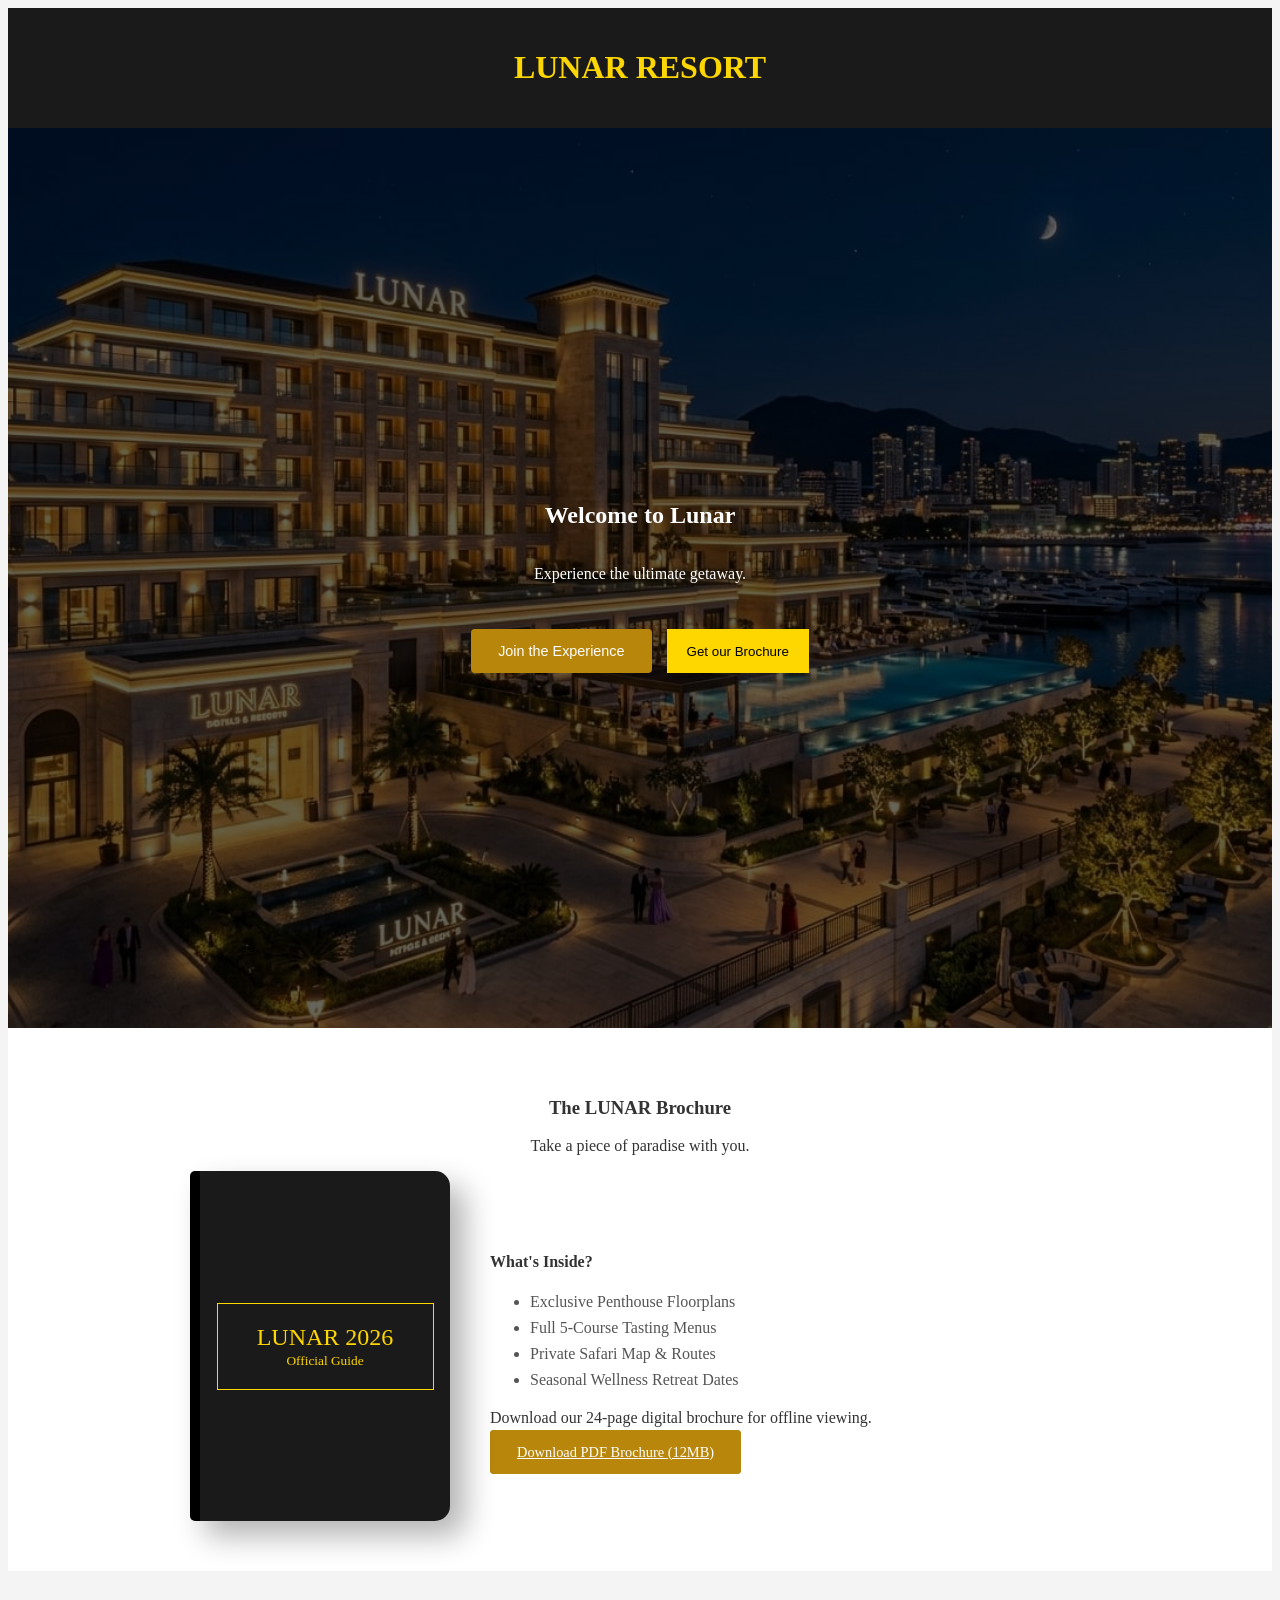
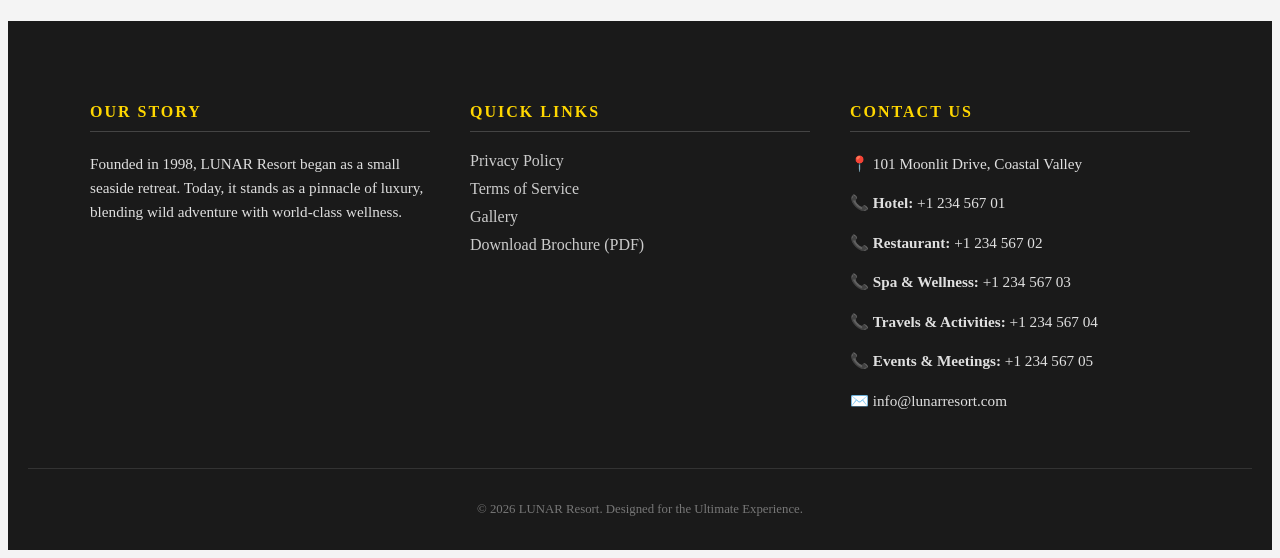
==== index.html @ bf31e48b "initial commit" ====
<!DOCTYPE html>
<html lang="en">
<head>
    <meta charset="UTF-8">
    <meta name="viewport" content="width=device-width, initial-scale=1.0">
    <title>LUNAR RESORT</title>
    <link rel="stylesheet" href="style.css">
<base target="_blank">
</head>
<body>
    <header>
        <h1>LUNAR RESORT</h1>
        <nav>
            <span id="auth-links" class="header-auth-buttons">

            </span>
            <button id="logout-link" onclick="logoutUser(event)" style="display: none;">Logout</button>
        </nav>
    </header>

    <section id="welcome-section">
        <h2>Welcome to Lunar</h2>
        <p>Experience the ultimate getaway.</p>
        <div class="button-group">
            <button class="reserve-btn btn-highlight" onclick="openAuth(event, 'register')">Join the Experience</button>
            <button onclick="document.getElementById('brochure-section').scrollIntoView({ behavior: 'smooth' });">Get our Brochure</button>
        </div>
    </section>

    <section id="services" style="display: none;">
        <h3>Our Services</h3>
        <div class="tab-container">
    <button class="tab-link active" onclick="openTab(event, 'Hotel')">Hotel</button>
    <button class="tab-link" onclick="openTab(event, 'Restaurant')">Restaurant</button>
    <button class="tab-link" onclick="openTab(event, 'Spa')">Wellness & Spa</button>
    <button class="tab-link" onclick="openTab(event, 'Travels')">Travels & Activities</button>
    <button class="tab-link" onclick="openTab(event, 'Events')">Events & Meetings</button>
</div>

<div id="Hotel" class="tab-content" style="display:block;">
    <div class="section-header">
        <h3>LUNAR Accommodations</h3>
        <p>Luxury redefined. Choose your perfect stay.</p>
    </div>

    <div class="room-grid">
        <div class="room-card">
            <img src="images/superiorroom.jpg" alt="Superior Room">
            <h4>Superior Room</h4>
            <p>A spacious room with elegant furnishings, a queen-size bed, and a view of the resort gardens.</p>
            <span class="price">$180 / Night</span>
            <div class="button-group">
                <button class="reserve-btn" onclick="bookService('Hotel', 'Superior Room', 180, 'Deposit')">Pay Deposit</button>
                <button class="reserve-btn btn-highlight" onclick="bookService('Hotel', 'Superior Room', 180, 'Full')">Pay Full</button>
            </div>
        </div>

        <div class="room-card">
            <img src="images/deluxeroom.jpg" alt="Deluxe Room">
            <div class="room-badge">Popular</div>
            <h4>Deluxe Room</h4>
            <p>An expansive room featuring a king-size bed, a comfortable seating area, and stunning ocean views.</p>
            <span class="price">$250 / Night</span>
            <div class="button-group">
                <button class="reserve-btn" onclick="bookService('Hotel', 'Deluxe Room', 250, 'Deposit')">Pay Deposit</button>
                <button class="reserve-btn btn-highlight" onclick="bookService('Hotel', 'Deluxe Room', 250, 'Full')">Pay Full</button>
            </div>
        </div>

        <div class="room-card">
            <img src="images/juniorsuite.jpg" alt="Junior Suite">
            <h4>Junior Suite</h4>
            <p>Combines a sleeping area with a lounge space, offering more room to relax. Includes a private balcony.</p>
            <span class="price">$350 / Night</span>
            <div class="button-group">
                <button class="reserve-btn" onclick="bookService('Hotel', 'Junior Suite', 350, 'Deposit')">Pay Deposit</button>
                <button class="reserve-btn btn-highlight" onclick="bookService('Hotel', 'Junior Suite', 350, 'Full')">Pay Full</button>
            </div>
        </div>

        <div class="room-card">
            <img src="images/executivesuite.jpg" alt="Executive Suite">
            <h4>Executive Suite</h4>
            <p>Spacious living area, private balcony, and 24/7 butler service included for an unparalleled experience.</p>
            <span class="price">$450 / Night</span>
            <div class="button-group">
                <button class="reserve-btn" onclick="bookService('Hotel', 'Executive Suite', 450, 'Deposit')">Pay Deposit</button>
                <button class="reserve-btn btn-highlight" onclick="bookService('Hotel', 'Executive Suite', 450, 'Full')">Pay Full</button>
            </div>
        </div>

        <div class="room-card">
            <img src="images/presidentialsuite.jpg" alt="Presidential Suite">
            <div class="room-badge">Elite</div>
            <h4>Presidential Suite</h4>
            <p>The epitome of luxury. Features multiple bedrooms, a dining area, a private terrace with a jacuzzi, and panoramic ocean views.</p>
            <span class="price">$1200 / Night</span>
            <div class="button-group">
                <button class="reserve-btn" onclick="bookService('Hotel', 'Presidential Suite', 1200, 'Deposit')">Pay Deposit</button>
                <button class="reserve-btn btn-highlight" onclick="bookService('Hotel', 'Presidential Suite', 1200, 'Full')">Pay Full</button>
            </div>
        </div>

        <div class="room-card">
            <img src="images/lunarpenthouse.jpg" alt="Lunar Penthouse">
            <div class="room-badge vvip">VVIP</div>
            <h4>The Lunar Penthouse</h4>
            <p>Our top floor masterpiece. Features a private infinity pool, personal chef, and 360° panoramic views of the coastline.</p>
            <span class="price">$2500 / Night</span>
            <div class="button-group">
                <button class="reserve-btn" onclick="bookService('Hotel', 'The Lunar Penthouse', 2500, 'Deposit')">Pay Deposit</button>
                <button class="reserve-btn btn-highlight" onclick="bookService('Hotel', 'The Lunar Penthouse', 2500, 'Full')">Pay Full</button>
            </div>
        </div>
    </div>
</div>

<div id="Restaurant" class="tab-content">
    <div class="section-header">
        <h3>LUNAR Dining</h3>
        <p>Gourmet flavors, locally sourced.</p>
    </div>

    <div class="room-grid">
        <div class="room-card">
            <img src="images/food1.jpg" alt="Main Course">
            <h4>Main Course</h4>
            <p>Exquisite dishes prepared by our world-class chefs.</p>
            <ul class="activity-details">
                <li><strong>Grilled Safari Beef:</strong> $25</li>
                <li><strong>Lunar Truffle Pasta:</strong> $18</li>
                <li><strong>Seared Snapper:</strong> $22</li>
            </ul>
            <button class="reserve-btn btn-highlight" style="width: 100%;" onclick="bookService('Restaurant', 'Main Course', 25, 'Full')">Reserve Table (Pay Full Amount)</button>
            <button class="reserve-btn" style="width: 100%; margin-top: 10px;" onclick="bookService('Restaurant', 'Main Course', 25, 'Deposit')">Reserve Table (Pay Deposit)</button>
        </div>

        <div class="room-card">
            <img src="images/bar2.jpg" alt="Drinks">
            <h4>Drinks & Bar</h4>
            <p>Fine wines and signature cocktails.</p>
            <ul class="activity-details">
                <li><strong>Celestial Mocktail:</strong> $8</li>
                <li><strong>Lunar Reserve Red:</strong> $12</li>
                <li><strong>Stardust Champagne:</strong> $90</li>
            </ul>
           <button class="reserve-btn btn-highlight" style="width: 100%;" onclick="bookService('Restaurant', 'Drinks & Bar', 30, 'Full')">Reserve Table (Pay Full Amount)</button>
            <button class="reserve-btn" style="width: 100%; margin-top: 10px;" onclick="bookService('Restaurant', 'Drinks & Bar', 30, 'Deposit')">Reserve Table (Pay Deposit)</button>
        </div>

        <div class="room-card">
            <img src="images/club1.jpg" alt="The Lunar Bar">
            <h4>The Lunar Club</h4>
            <p>Live entertainment and late-night bites.</p>
            <ul class="activity-details">
                <li><strong>Mon-Wed:</strong> Smooth Jazz Trio (7 PM - 10 PM)</li>
                <li><strong>Fri-Sat:</strong> Resident DJ "Moonlight" (9 PM - 2 AM)</li>
                <li><strong>Sunday:</strong> Acoustic Sunset Sessions (5 PM - 8 PM)</li>
            </ul>
            <p style="margin-top: 10px; font-weight: bold; color: #b8860b;">Bar Bites Menu</p>
            <ul class="activity-details">
                <li><strong>Crispy Calamari:</strong> $12</li>
                <li><strong>Loaded Lunar Fries:</strong> $10</li>
            </ul>
            <button class="reserve-btn btn-highlight" style="width: 100%;" onclick="bookService('Restaurant', 'The Lunar Club', 22, 'Full')">Reserve Table (Pay Full Amount)</button>
            <button class="reserve-btn" style="width: 100%; margin-top: 10px;" onclick="bookService('Restaurant', 'The Lunar Club', 22, 'Deposit')">Reserve Table (Pay Deposit)</button>
        </div>
    </div>
</div>
<div id="Spa" class="tab-content">
    <div class="section-header">
        <h3>LUNAR Wellness & Spa</h3>
        <p>Rejuvenate your body and soul with our world-class treatments.</p>
    </div>

    <div class="room-grid">
        <div class="room-card">
            <img src="images/bodymassage.jpg" alt="Full Body Massage">
            <h4>Full Body Massage</h4>
            <p>A restorative deep-tissue massage designed to release tension and improve circulation.</p>
            <span class="price">$120 / Session</span>
            <div class="form-group">
                <label>Preferred Attendant:</label>
                <select>
                    <option value="any">No Preference</option>
                    <option value="male">Male</option>
                    <option value="female">Female</option>
                </select>
            </div>
            <div class="form-group">
                <label>Date & Time:</label>
                <input type="datetime-local">
            </div>
            <div class="form-group">
                <label><input type="checkbox"> Include Refreshments</label>
            </div>
            <button class="reserve-btn btn-highlight" style="width: 100%;" onclick="bookService('Spa', 'Full Body Massage', 120, 'Full')">Book Massage</button>
        </div>

        <div class="room-card">
            <img src="images/barbershop.jpg" alt="Barber Services">
            <h4>Barber Services</h4>
            <p>Premium grooming including haircuts, shaves, and facial treatments.</p>
            <span class="price">$50 / Session</span>
            <div class="form-group">
                <label>Preferred Attendant:</label>
                <select>
                    <option value="any">No Preference</option>
                    <option value="male">Male</option>
                    <option value="female">Female</option>
                </select>
            </div>
            <div class="form-group">
                <label>Date & Time:</label>
                <input type="datetime-local">
            </div>
            <div class="form-group">
                <label><input type="checkbox"> Include Refreshments</label>
            </div>
            <button class="reserve-btn btn-highlight" style="width: 100%;" onclick="bookService('Spa', 'Barber Services', 50, 'Full')">Book Appointment</button>

        </div>

        <div class="room-card">
            <img src="images/salon.jpg" alt="Hair Salon">
            <h4>Hair Salon</h4>
            <p>Expert styling, coloring, and treatments for a refreshing new look.</p>
            <span class="price">$80 / Session</span>
            <div class="form-group">
                <label>Preferred Attendant:</label>
                <select>
                    <option value="any">No Preference</option>
                    <option value="male">Male</option>
                    <option value="female">Female</option>
                </select>
            </div>
            <div class="form-group">
                <label>Date & Time:</label>
                <input type="datetime-local">
            </div>
            <div class="form-group">
                <label><input type="checkbox"> Include Refreshments</label>
            </div>
            <button class="reserve-btn btn-highlight" style="width: 100%;" onclick="bookService('Spa', 'Hair Salon', 80, 'Full')">Book Salon</button>
        </div>

        <div class="room-card">
            <img src="images/manipedi.jpg" alt="Manicure / Pedicure">
            <h4>Manicure / Pedicure</h4>
            <p>Complete nail care services for hands and feet in a relaxing environment.</p>
            <span class="price">$60 / Session</span>
            <div class="form-group">
                <label>Preferred Attendant:</label>
                <select>
                    <option value="any">No Preference</option>
                    <option value="male">Male</option>
                    <option value="female">Female</option>
                </select>
            </div>
            <div class="form-group">
                <label>Date & Time:</label>
                <input type="datetime-local">
            </div>
            <div class="form-group">
                <label><input type="checkbox"> Include Refreshments</label>
            </div>
            <button class="reserve-btn btn-highlight" style="width: 100%;" onclick="bookService('Spa', 'Manicure / Pedicure', 60, 'Full')">Book Session</button>
        </div>

        <div class="room-card">
            <img src="images/sauna.jpg" alt="Sauna">
            <h4>Sauna Access</h4>
            <p>Detoxify and relax in our premium wood-fired and steam saunas.</p>
            <span class="price">$40 / Hour</span>
            <div class="form-group">
                <label>Date & Time:</label>
                <input type="datetime-local">
            </div>
            <div class="form-group">
                <label><input type="checkbox"> Include Refreshments</label>
            </div>
            <button class="reserve-btn btn-highlight" style="width: 100%;" onclick="bookService('Spa', 'Sauna Access', 40, 'Full')">Book Sauna</button>
        </div>

        <div class="room-card">
            <img src="images/gym.jpg" alt="GYM">
            <h4>State-of-the-Art GYM</h4>
            <p>Full access to our fitness center equipped with modern machines and weights.</p>
            <span class="price">$30 / Day</span>
            <div class="form-group">
                <label>Date & Time:</label>
                <input type="datetime-local">
            </div>
            <div class="form-group">
                <label><input type="checkbox"> Include Refreshments</label>
            </div>
            <button class="reserve-btn btn-highlight" style="width: 100%;" onclick="bookService('Spa', 'State-of-the-Art GYM', 30, 'Full')">Get Pass</button>
        </div>
    </div>
</div>

<div id="Travels" class="tab-content">
    <div class="section-header">
        <h1>LUNAR Adventures</h1>
        <p>Explore the wild and the sky with our curated experiences.</p>
    </div>

    <div class="adventure-section">
        <h2>🚁 Premium Travels</h2>
        <div class="room-grid">
            <div class="room-card">
                <img src="images/chopperrides.jpg" alt="Chopper Ride">
                <h4>Chopper Rides</h4>
                <p>Private aerial tours of the resort and surrounding coastline.</p>
                <ul class="activity-details">
                    <li><strong>Duration:</strong> 30 mins / 1 hour</li>
                    <li><strong>Capacity:</strong> Max 4 people</li>
                </ul>
                <span class="price">From $450</span>
                <button class="reserve-btn btn-highlight" onclick="bookService('Travels', 'Chopper Ride', 450, 'Deposit')">Book Flight</button>
            </div>

            <div class="room-card">
                <img src="images/safaris.jpg" alt="Safari">
                <h4>Guided Safaris</h4>
                <p>Choose your vehicle: Open-top Jeep or Luxury SUV.</p>
                <ul class="activity-details">
                    <li><strong>Duration:</strong> Half Day / Full Day</li>
                    <li><strong>Cost:</strong> Per vehicle type</li>
                </ul>
                <span class="price">From $200</span>
                <button class="reserve-btn btn-highlight" onclick="bookService('Travels', 'Guided Safari', 200, 'Deposit')">Book Safari</button>
            </div>
        </div>
    </div>

    <div class="adventure-section">
        <h2>🏹 Resort Activities</h2>
        <div class="room-grid">
            <div class="room-card">
                <img src="images/horseriding.jpg" alt="Horse Riding">
                <h4>🐎 Horse Riding</h4>
                <p>Explore scenic trails on horseback. Suitable for all skill levels.</p>
                <span class="price">From $50 / hour</span>
                <button class="reserve-btn btn-highlight" onclick="bookService('Activities', 'Horse Riding', 50, 'Full')">Book Now</button>
            </div>
            <div class="room-card">
                <img src="images/archery.jpg" alt="Archery">
                <h4>🎯 Archery</h4>
                <p>Test your aim at our professional archery range. Equipment provided.</p>
                <span class="price">From $30 / session</span>
                <button class="reserve-btn btn-highlight" onclick="bookService('Activities', 'Archery', 30, 'Full')">Book Now</button>
            </div>
            <div class="room-card">
                <img src="images/quadbikes.jpg" alt="Quad Bikes">
                <h4>🚜 Quad Bikes</h4>
                <p>An adrenaline-fueled ride through our custom-built off-road tracks.</p>
                <span class="price">From $75 / hour</span>
                <button class="reserve-btn btn-highlight" onclick="bookService('Activities', 'Quad Bikes', 75, 'Full')">Book Now</button>
            </div>
            <div class="room-card">
                <img src="images/hiking.jpg" alt="Hiking">
                <h4>🥾 Hiking</h4>
                <p>Guided tours through breathtaking landscapes and nature trails.</p>
                <span class="price">Complimentary</span>
                <button class="reserve-btn btn-highlight" onclick="bookService('Activities', 'Guided Hiking', 0, 'Full')">Join Group</button>
            </div>
            <div class="room-card">
                <img src="images/swimming.jpg" alt="Pools">
                <h4>🏊 Heated Jacuzzi & Pools</h4>
                <p>Relax in our heated jacuzzi or take a dip in our serene swimming pools.</p>
                <span class="price">Guest Access</span>
            </div>
            <div class="room-card">
                <img src="images/teambuilding.jpg" alt="Team Building">
                <h4>🤝 Team Building</h4>
                <p>Customizable activities designed to foster collaboration and fun for groups.</p>
                <span class="price">Inquire for Quote</span>
                <button class="reserve-btn btn-highlight" onclick="bookService('Activities', 'Team Building', 0, 'Quote')">Inquire</button>
            </div>
        </div>
    </div>
</div>

<div id="Events" class="tab-content">
    <div class="section-header">
        <h3>LUNAR Events & Meetings</h3>
        <p>Host your prestigious gatherings in our world-class facilities.</p>
    </div>

    <div class="room-grid">
        <div class="room-card">
            <img src="images/ballroom.jpg" alt="Ballroom">
            <div class="room-badge">Wedding Choice</div>
            <h4>The Lunar Ballroom</h4>
            <p>Perfect for weddings and large galas. Features crystal chandeliers and a grand stage.</p>
            <ul class="activity-details">
                <li><strong>Capacity:</strong> 1000 Guests</li>
                <li><strong>Features:</strong> Full AV, Catering Kitchen</li>
            </ul>
            <span class="price">From $2,500 / Day</span>
        </div>

        <div class="room-card">
            <img src="images/boardroom.jpg" alt="Boardroom">
            <h4>Executive Boardroom</h4>
            <p>Ideal for corporate meetings and strategy sessions in total privacy.</p>
            <ul class="activity-details">
                <li><strong>Capacity:</strong> 20 Guests</li>
                <li><strong>Features:</strong> 4K Display, Video Conferencing</li>
            </ul>
            <span class="price">From $600 / Day</span>
        </div>
    </div>

    <div class="spa-booking-container">
        <h5>Inquire About an Event</h5>
        <form id="event-form">
            <div class="form-group">
                <label for="event-type">Type of Event:</label>
                <select id="event-type-select" name="event-type">
                    <option value="wedding">Wedding</option>
                    <option value="corporate">Corporate Meeting</option>
                    <option value="conference">Conference</option>
                    <option value="party">Private Party</option>
                </select>
            </div>

            <div class="form-group">
                <label for="guest-count">Estimated Guests:</label>
                <input type="number" id="guest-count" name="guest-count" placeholder="e.g. 50">
            </div>

            <div class="button-group">
                <button type="button" class="reserve-btn btn-highlight" onclick="bookService('Events', document.getElementById('event-type-select').value, 5000, 'Quote')">Request a Quote</button>
            </div>
        </form>
    </div>
</div>
    </section>

    <section id="dashboard-welcome" style="display: none;">
        <div class="dashboard-content">
            <h2>Welcome to LUNAR</h2>
            <p>Your ultimate getaway awaits. What would you like to do today?</p>
            <button class="reserve-btn btn-highlight" onclick="showServices()">Explore Our Services</button>
        </div>
    </section>

    <div id="Auth" class="tab-content" style="display: none;">
        <div class="auth-wrapper">
            <div class="auth-container" id="sliding-box">
                <!-- Register Side -->
                <div class="auth-form">
                    <h3>Join LUNAR</h3>
                    <p>Create an account to manage your bookings.</p>
                    <form onsubmit="registerUser(event)">
                        <div class="form-group">
                            <label for="reg-name">Full Name</label>
                            <input type="text" id="reg-name" name="reg-name" placeholder="Enter your name" required>
                        </div>
                        <div class="form-group">
                            <label for="reg-email">Email Address</label>
                            <input type="email" id="reg-email" name="reg-email" placeholder="email@example.com" required>
                        </div>
                        <div class="form-group">
                            <label for="reg-password">Password</label>
                            <input type="password" id="reg-password" name="reg-password" placeholder="••••••••" required>
                        </div>
                        <button type="submit" class="reserve-btn btn-highlight" style="width: 100%;">Create Account</button>
                        <p style="margin-top: 15px; font-size: 0.9rem;">Have an account? <a href="#" onclick="event.preventDefault(); toggleAuth()" class="toggle-link">Log in</a></p>
                    </form>
                </div>

                <!-- Login Side -->
                <div class="auth-form">
                    <h3>Welcome Back</h3>
                    <p>Log in to access your LUNAR dashboard.</p>
                    <form onsubmit="loginUser(event)">
                        <div class="form-group">
                            <label for="login-email">Email Address</label>
                            <input type="email" id="login-email" name="login-email" placeholder="email@example.com" required>
                        </div>
                        <div class="form-group">
                            <label for="login-password">Password</label>
                            <input type="password" id="login-password" name="login-password" placeholder="••••••••" required>
                        </div>
                        <button type="submit" class="reserve-btn btn-highlight" style="width: 100%;">Log In</button>
                        <p style="margin-top: 15px; font-size: 0.9rem;">Don't have an account? <a href="#" onclick="event.preventDefault(); toggleAuth()" class="toggle-link">Register</a></p>
                    </form>
                </div>
            </div>
        </div>
    </div>

<section id="brochure-section" style="padding: 50px 20px; background-color: #fff;">
    <div class="section-header">
        <h3>The LUNAR Brochure</h3>
        <p>Take a piece of paradise with you.</p>
    </div>

    <div class="brochure-container">
        <div class="brochure-preview">
            <div class="brochure-page">
                <span>LUNAR 2026</span>
                <small>Official Guide</small>
            </div>
        </div>

        <div class="brochure-info">
            <h4>What's Inside?</h4>
            <ul>
                <li>Exclusive Penthouse Floorplans</li>
                <li>Full 5-Course Tasting Menus</li>
                <li>Private Safari Map & Routes</li>
                <li>Seasonal Wellness Retreat Dates</li>
            </ul>
            <p>Download our 24-page digital brochure for offline viewing.</p>

            <a href="#" class="reserve-btn btn-highlight" download>Download PDF Brochure (12MB)</a>
        </div>
    </div>
</section>

    <footer class="lunar-footer">
    <div class="footer-container">
        <div class="footer-column">
            <h4>Our Story</h4>
            <p>Founded in 1998, LUNAR Resort began as a small seaside retreat. Today, it stands as a pinnacle of luxury, blending wild adventure with world-class wellness.</p>
        </div>

        <div class="footer-column">
            <h4>Quick Links</h4>
            <ul>
                <li><a href="#">Privacy Policy</a></li>
                <li><a href="#">Terms of Service</a></li>
                <li><a href="#">Gallery</a></li>
                <li><a href="#">Download Brochure (PDF)</a></li>
            </ul>
        </div>

        <div class="footer-column">
            <h4>Contact Us</h4>
            <p>📍 101 Moonlit Drive, Coastal Valley</p>
            <p>📞 <strong>Hotel:</strong> +1 234 567 01</p>
            <p>📞 <strong>Restaurant:</strong> +1 234 567 02</p>
            <p>📞 <strong>Spa & Wellness:</strong> +1 234 567 03</p>
            <p>📞 <strong>Travels & Activities:</strong> +1 234 567 04</p>
            <p>📞 <strong>Events & Meetings:</strong> +1 234 567 05</p>
            <p>✉️ info@lunarresort.com</p>
        </div>
    </div>
    <div class="footer-bottom">
        <p>&copy; 2026 LUNAR Resort. Designed for the Ultimate Experience.</p>
    </div>
</footer>

<script src="script.js"></script>
</body>
</html>
---- style.css ----
body {
    font-family: 'Georgia', serif; /* Gives it that luxury hotel feel */
    background-color: #f4f4f4;
    color: #333;
    text-align: center;
}

header {
    background-color: #1a1a1a; /* Dark, sleek header */
    color: gold;
    padding: 20px;
}

button {
    background-color: gold;
    border: none;
    padding: 10px 20px;
    cursor: pointer;
}

.header-auth-buttons button + button {
    margin-left: 10px;
}

/* Container for the tabs */
.tab-container {
    overflow: hidden;
    background-color: #333;
    display: flex;
    justify-content: center;
}

/* Style the buttons inside the tab bar */
.tab-link {
    background-color: inherit;
    color: white;
    padding: 14px 20px;
    border: none;
    cursor: pointer;
    transition: 0.3s;
    font-size: 17px;
}

/* Change color on hover */
.tab-link:hover {
    background-color: #555;
}

/* Create an active/current tablink class */
.tab-link.active {
    background-color: gold;
    color: black;
}

/* Hide the tab content by default */
.tab-content {
    display: none;
    padding: 20px;
    border-top: none;
    animation: fadeEffect 1s; /* Adds a smooth fade-in */
}

@keyframes fadeEffect {
    from {opacity: 0;}
    to {opacity: 1;}
}

/* Menu Header Styling */
.menu-header {
    margin-bottom: 30px;
}

.menu-section h4 {
    border-bottom: 2px solid gold;
    display: inline-block;
    padding-bottom: 5px;
    margin-top: 30px;
    color: #1a1a1a;
}

/* The Grid Layout */
.menu-grid {
    display: grid;
    grid-template-columns: repeat(auto-fit, minmax(250px, 1fr));
    gap: 20px;
    margin-top: 20px;
}

/* Individual Menu Item "Cards" */
.menu-item {
    background: white;
    padding: 15px;
    border-radius: 8px;
    box-shadow: 0 2px 5px rgba(0,0,0,0.1);
    text-align: left;
}

.item-name {
    font-weight: bold;
    color: #1a1a1a;
}

.item-price {
    float: right;
    color: #b8860b; /* A dark gold color */
    font-weight: bold;
}

.item-desc {
    font-size: 0.9rem;
    color: #666;
    margin-top: 10px;
}

/* Reservation Button */
/* Container to keep buttons side-by-side */
.button-group {
    margin-top: 30px;
    display: flex;
    gap: 15px;
    justify-content: center;
    flex-wrap: wrap; /* This ensures they stack nicely on small phone screens */
}

.reserve-btn {
    background-color: #1a1a1a;
    color: gold;
    padding: 12px 25px;
    font-size: 0.9rem;
    border: 2px solid #1a1a1a;
    cursor: pointer;
    transition: 0.3s;
    border-radius: 4px;
}

.reserve-btn:hover {
    background-color: gold;
    color: black;
    border-color: gold;
}

/* Optional: Make the "Full Amount" button stand out slightly */
.btn-highlight {
    background-color: #b8860b; 
    border-color: #b8860b;
    color: white;
}

/* Bar specific layout */
.bar-container {
    display: flex;
    flex-wrap: wrap;
    gap: 30px;
    background-color: #111; /* Darker background for the bar section */
    color: #fff;
    padding: 25px;
    border-radius: 10px;
    margin-top: 20px;
    text-align: left;
}

.entertainment-list, .bar-specials {
    flex: 1;
    min-width: 280px;
}

.entertainment-list h5, .bar-specials h5 {
    color: gold;
    text-transform: uppercase;
    letter-spacing: 1px;
    margin-bottom: 15px;
    border-bottom: 1px solid #444;
    padding-bottom: 5px;
}

.entertainment-list ul {
    list-style: none;
    padding: 0;
}

.entertainment-list li {
    margin-bottom: 10px;
    font-size: 0.95rem;
    border-left: 3px solid gold;
    padding-left: 10px;
}

/* Ensure bar menu items look good on the dark background */
.bar-specials .menu-item {
    background: #080000;
    color: white;
    border: 1px solid #333;
    margin-bottom: 10px;
}

/* Hotel Grid Layout */
.room-grid {
    display: flex;
    flex-wrap: wrap;
    gap: 25px;
    justify-content: center;
    margin-top: 30px;
}

/* Room Card Styling */
.room-card {
    background: white;
    border: 1px solid #ddd;
    border-radius: 12px;
    width: 320px;
    padding: 25px;
    position: relative;
    box-shadow: 0 4px 15px rgba(0,0,0,0.05);
    transition: transform 0.3s ease;
    text-align: left;
}

.room-card img {
    width: calc(100% + 50px); /* Compensate for parent padding */
    margin: -25px -25px 20px -25px; /* Pull image to edges */
    height: 200px;
    object-fit: cover;
    border-radius: 12px 12px 0 0;
    display: block;
}

.room-card:hover {
    transform: translateY(-10px); /* Lifts the card slightly when hovered */
}

.room-card h4 {
    margin-bottom: 10px;
    font-size: 1.4rem;
    color: #1a1a1a;
}

.price {
    display: block;
    font-weight: bold;
    font-size: 1.2rem;
    color: #b8860b;
    margin: 15px 0;
}

/* Room Badge (Popular/Elite) */
.room-badge {
    position: absolute;
    top: -10px;
    right: 20px;
    background-color: gold;
    color: black;
    padding: 5px 15px;
    font-size: 0.8rem;
    font-weight: bold;
    border-radius: 20px;
    box-shadow: 0 2px 5px rgba(0,0,0,0.2);
    z-index: 2; /* Ensures badge sits on top of the image */
}

.room-badge.vvip {
    background-color: #1a1a1a;
    color: gold;
    border: 1px solid gold;
}

.spa-booking-container {
    max-width: 500px;
    margin: 30px auto;
    background: #fff;
    padding: 30px;
    border-radius: 15px;
    box-shadow: 0 5px 20px rgba(0,0,0,0.1);
    text-align: left;
}

.form-group {
    margin-bottom: 20px;
}

.form-group label {
    display: block;
    margin-bottom: 8px;
    font-weight: bold;
    color: #333;
}

.form-group select, 
.form-group input[type="datetime-local"] {
    width: 100%;
    padding: 10px;
    border: 1px solid #ddd;
    border-radius: 5px;
    font-family: inherit;
}

.radio-group {
    display: flex;
    gap: 15px;
    align-items: center;
}

.radio-group input {
    margin-right: 5px;
}

/* Adventure Sections */
.adventure-section {
    margin-top: 40px;
}

.activity-details {
    list-style: none;
    padding: 0;
    font-size: 0.9rem;
    color: #555;
    margin: 10px 0;
}

.activity-details li {
    margin-bottom: 5px;
    padding-left: 5px;
    border-left: 2px solid gold;
}

/* Activity Chip Grid */
.activity-list-grid {
    display: grid;
    grid-template-columns: repeat(auto-fill, minmax(150px, 1fr));
    gap: 15px;
    margin-top: 20px;
}

.activity-item {
    background: #fff;
    padding: 15px;
    border-radius: 50px; /* Makes them look like rounded pills */
    border: 1px solid gold;
    font-weight: bold;
    color: #1a1a1a;
    transition: 0.3s;
    cursor: default;
}

.activity-item:hover {
    background: gold;
    color: #000;
}

/* Styling for the numeric input in the event form */
input[type="number"] {
    width: 100%;
    padding: 10px;
    border: 1px solid #ddd;
    border-radius: 5px;
    box-sizing: border-box; /* Ensures padding doesn't affect width */
}

#Events h5 {
    font-family: 'Georgia', serif;
    font-size: 1.5rem;
    margin-bottom: 20px;
    color: #1a1a1a;
    border-bottom: 1px solid gold;
    display: inline-block;
}

.lunar-footer {
    background-color: #1a1a1a;
    color: #e0e0e0;
    padding: 60px 20px 20px 20px;
    margin-top: 50px;
    text-align: left;
}

.footer-container {
    max-width: 1100px;
    margin: 0 auto;
    display: flex;
    flex-wrap: wrap;
    gap: 40px;
    justify-content: space-between;
}

.footer-column {
    flex: 1;
    min-width: 250px;
}

.footer-column h4 {
    color: gold;
    border-bottom: 1px solid #444;
    padding-bottom: 10px;
    margin-bottom: 20px;
    text-transform: uppercase;
    letter-spacing: 2px;
}

.footer-column p {
    line-height: 1.6;
    font-size: 0.95rem;
}

.footer-column ul {
    list-style: none;
    padding: 0;
}

.footer-column ul li {
    margin-bottom: 10px;
}

.footer-column ul li a {
    color: #ccc;
    text-decoration: none;
    transition: 0.3s;
}

.footer-column ul li a:hover {
    color: gold;
    padding-left: 5px;
}

.footer-bottom {
    text-align: center;
    margin-top: 40px;
    padding-top: 20px;
    border-top: 1px solid #333;
    font-size: 0.8rem;
    color: #777;
}

/* Style for all text, email, and password inputs */
input[type="text"],
input[type="email"],
input[type="password"] {
    width: 100%;
    padding: 12px;
    margin-top: 5px;
    border: 1px solid #ddd;
    border-radius: 5px;
    box-sizing: border-box; /* Crucial for keeping inputs inside the container */
    font-family: Arial, sans-serif;
}

input:focus {
    outline: none;
    border-color: gold;
    box-shadow: 0 0 5px rgba(255, 215, 0, 0.3);
}

#Register h3, #Login h3 {
    margin-top: 0;
    color: #1a1a1a;
    font-family: 'Georgia', serif;
}

.brochure-container {
    max-width: 900px;
    margin: 0 auto;
    display: flex;
    flex-wrap: wrap;
    gap: 40px;
    align-items: center;
    justify-content: center;
    text-align: left;
}

/* Creating a "Book Cover" look with CSS */
.brochure-preview {
    width: 250px;
    height: 350px;
    background-color: #1a1a1a;
    border-radius: 5px 15px 15px 5px; /* Makes one side look like a spine */
    box-shadow: 15px 15px 30px rgba(0,0,0,0.3);
    display: flex;
    align-items: center;
    justify-content: center;
    color: gold;
    position: relative;
    border-left: 10px solid #000;
}

.brochure-page {
    text-align: center;
    border: 1px solid gold;
    padding: 20px;
    width: 70%;
}

.brochure-page span {
    display: block;
    font-size: 1.5rem;
    font-family: 'Georgia', serif;
}

.brochure-info {
    flex: 1;
    min-width: 300px;
}

.brochure-info ul {
    margin: 20px 0;
    color: #555;
}

.brochure-info li {
    margin-bottom: 8px;
}

#welcome-section {
    height: 100vh;
    background: linear-gradient(rgba(0,0,0,0.6), rgba(0,0,0,0.6)), url('images/welcome page.jpeg');
    background-size: cover;
    background-position: center;
    color: white;
    display: flex;
    flex-direction: column;
    justify-content: center;
    align-items: center;
}

#welcome h2 {
    font-size: 3rem;
    color: rgb(0, 0, 0);
}

/* Post-Login Dashboard Welcome Screen */
#dashboard-welcome {
    position: fixed;
    top: 0;
    left: 0;
    width: 100%;
    height: 100vh;
    background: linear-gradient(rgba(0,0,0,0.5), rgba(0,0,0,0.5)), url('images/lobby2.jpeg');
    background-size: cover;
    background-position: center;
    color: white;
    z-index: 9000; /* Below auth, above everything else */
    display: flex; /* This is the default state when visible */
    justify-content: center;
    align-items: center;
    text-align: center;
}

.dashboard-content h2 {
    font-size: 3.5rem;
    margin-bottom: 15px;
}

.dashboard-content p {
    font-size: 1.2rem;
    margin-bottom: 30px;
}

/* Full Screen Auth Page Overrides */
#Auth {
    position: fixed;
    top: 0;
    left: 0;
    width: 100%;
    height: 100vh;
    z-index: 10000;
    padding: 0; /* Remove tab-content padding */
    background: white;
}

/* The outer frame */
.auth-wrapper {
    width: 100%;
    height: 100%;
    margin: 0;
    overflow: hidden; /* Hides the form that isn't active */
    background: white;
    border-radius: 0;
    box-shadow: none;
}

/* The long box containing both forms */
.auth-container {
    display: flex;
    width: 200%; /* Double the screen width */
    height: 100%;
    transition: transform 0.6s ease-in-out; /* The sliding speed */
}

/* Individual form styling */
.auth-form {
    width: 50%; /* Each form takes 1 screen width */
    height: 100%;
    padding: 20px;
    box-sizing: border-box;
    display: flex;
    flex-direction: column;
    justify-content: center;
    align-items: center;
}

/* Constrain content width inside the full screen form */
.auth-form > form, 
.auth-form > h3, 
.auth-form > p {
    width: 100%;
    max-width: 400px;
}

/* The toggle class we will trigger with JS */
.auth-container.slide-active {
    transform: translateX(-50%); /* Moves the box 1 screen width to the left */
}

.toggle-link {
    color: #b8860b;
    cursor: pointer;
    text-decoration: underline;
    font-weight: bold;
}

.input-row {
    display: flex;
    gap: 10px;
}

        /* ADMIN SPECIFIC STYLES */
.admin-body { background: #f0f2f5; margin: 0; font-family: 'Segoe UI', sans-serif; }

#admin-auth {
    height: 100vh;
    display: flex;
    justify-content: center;
    align-items: center;
    background: linear-gradient(rgba(0, 0, 0, 0.6), rgba(0, 0, 0, 0.6)), url('images/lobby1.jpeg');
    background-size: cover;
    background-position: center;
}

.auth-card {
    background: white;
    padding: 0;
    border-radius: 12px;
    width: 350px;
    box-shadow: 0 10px 25px rgba(0,0,0,0.3);
    text-align: center;
    overflow: hidden;
}

.admin-auth-form {
    width: 50%;
    padding: 30px;
    box-sizing: border-box;
}

.admin-login-btn {
    width: 100%;
    padding: 12px;
    background: #b8860b;
    color: white;
    border: none;
    border-radius: 6px;
    cursor: pointer;
    margin-top: 10px;
}

.admin-header {
    background: #1a1a1a;
    color: white;
    padding: 15px 40px;
    display: flex;
    justify-content: space-between;
    align-items: center;
    border-bottom: 4px solid #b8860b;
}

.admin-header-logo {
    height: 40px;
    margin-right: 20px;
}

.admin-identity { display: flex; align-items: center; }

.admin-main-layout { display: flex; height: calc(100vh - 100px); }

.admin-sidebar {
    width: 220px;
    background: #2c2c2c;
    padding: 20px 0;
}

.admin-sidebar button {
    width: 100%;
    background: none;
    border: none;
    color: #ccc;
    padding: 15px 25px;
    text-align: left;
    cursor: pointer;
    font-size: 16px;
}

.admin-sidebar button:hover { background: #3d3d3d; color: white; }

.admin-content { flex: 1; padding: 30px; overflow-y: auto; }

.admin-table {
    width: 100%;
    border-collapse: collapse;
    background: white;
}

.admin-table th, .admin-table td {
    padding: 15px;
    border-bottom: 1px solid #ddd;
    text-align: left;
}

/* Badges and Buttons */
.badge { padding: 5px 10px; border-radius: 15px; font-size: 12px; font-weight: bold; }
.deposit { background: #ffeaa7; color: #d6a316; }

.approve-btn { background: #27ae60; color: white; border: none; padding: 7px 12px; border-radius: 4px; cursor: pointer; }
.reject-btn { background: #c0392b; color: white; border: none; padding: 7px 12px; border-radius: 4px; cursor: pointer; margin-left: 5px; }

.exit-btn { background: transparent; border: 1px solid white; color: white; padding: 8px 15px; cursor: pointer; border-radius: 5px; }

.admin-profile-area {
    position: relative;
}

.admin-profile-icon {
    width: 45px;
    height: 45px;
    border-radius: 50%;
    object-fit: cover;
    cursor: pointer;
    border: 2px solid gold;
}

.admin-profile-dropdown {
    display: none;
    position: absolute;
    right: 0;
    top: 60px;
    background-color: white;
    min-width: 180px;
    box-shadow: 0px 8px 16px 0px rgba(0,0,0,0.2);
    z-index: 10;
    border-radius: 8px;
}

.admin-profile-dropdown.show { display: block; }

.admin-profile-dropdown a {
    color: black;
    padding: 12px 16px;
    text-decoration: none;
    display: block;
    font-size: 14px;
}

.admin-profile-dropdown a:hover { background-color: #f1f1f1; }

#dashboard-home-tab {
    height: 100%;
    background: linear-gradient(rgba(0,0,0,0.6), rgba(0,0,0,0.6)), url('images/welcomepage4.jpeg');
    background-size: cover;
    background-position: center;
    display: flex;
    flex-direction: column;
    justify-content: center;
    align-items: center;
    color: white;
    border-radius: 8px;
}

/* FIX: Added styles for error states and loading indicators */
.loading-indicator {
    text-align: center;
    padding: 20px;
    color: #666;
}

.error-message {
    color: #c0392b;
    background: #fdeaea;
    padding: 10px 15px;
    border-radius: 5px;
    border-left: 4px solid #c0392b;
    margin: 10px 0;
}

.success-message {
    color: #27ae60;
    background: #e8f8f5;
    padding: 10px 15px;
    border-radius: 5px;
    border-left: 4px solid #27ae60;
    margin: 10px 0;
}

/* Style for approve/reject buttons in admin table */
.approve-btn {
    background: #27ae60;
    color: white;
    border: none;
    padding: 7px 12px;
    border-radius: 4px;
    cursor: pointer;
    font-size: 0.85rem;
}

.approve-btn:hover {
    background: #219a52;
}

.reject-btn {
    background: #c0392b;
    color: white;
    border: none;
    padding: 7px 12px;
    border-radius: 4px;
    cursor: pointer;
    font-size: 0.85rem;
    margin-left: 5px;
}

.reject-btn:hover {
    background: #a93226;
}

/* Empty state styling */
.empty-state {
    text-align: center;
    padding: 40px 20px;
    color: #888;
    font-style: italic;
}
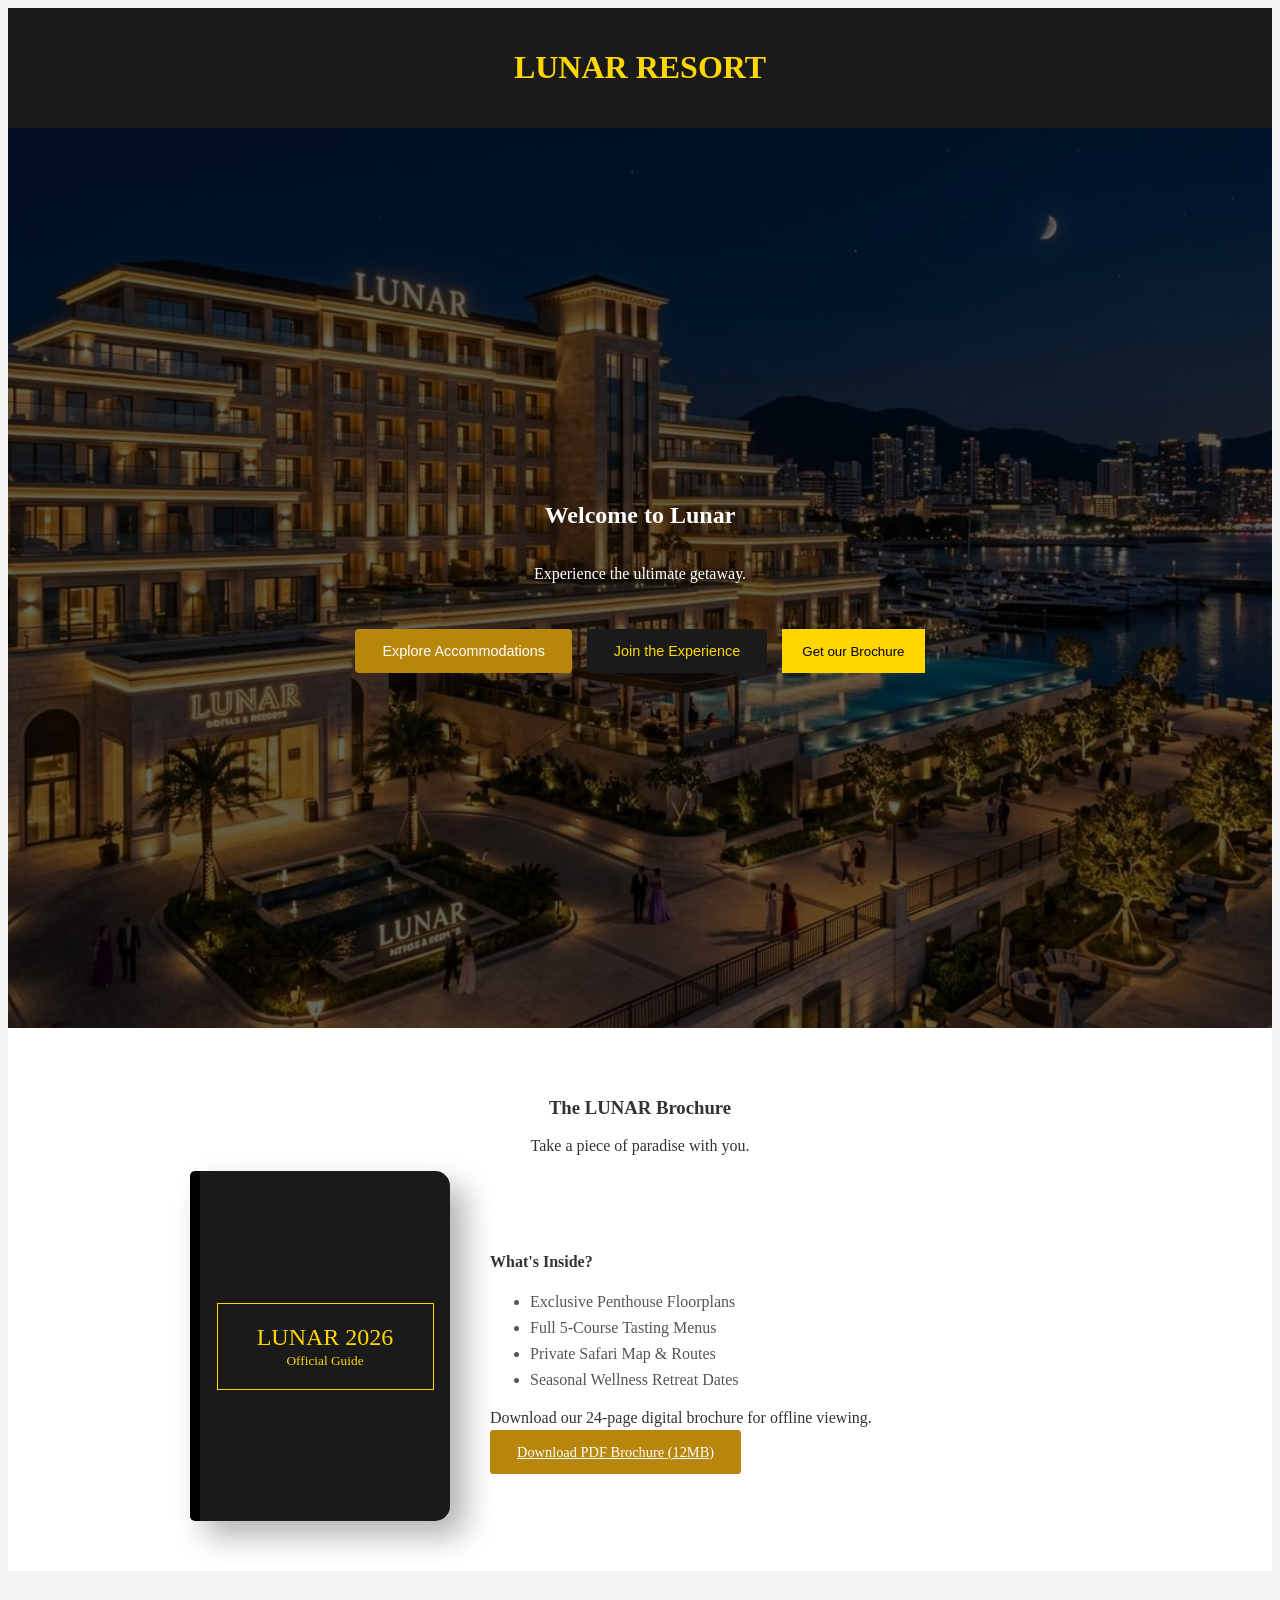
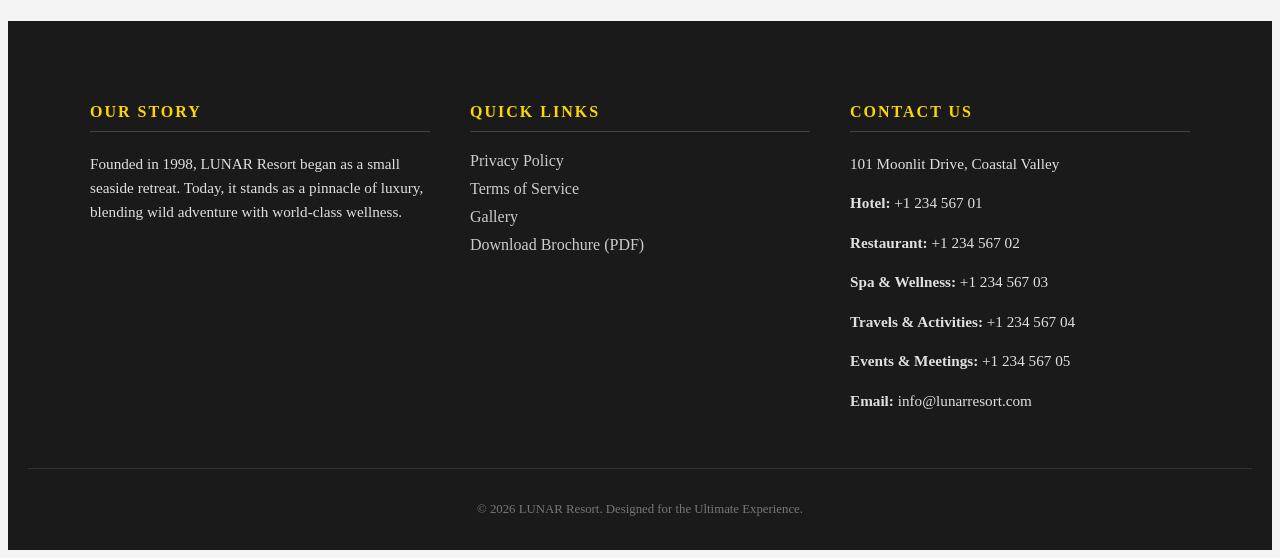
==== commit 27b5920b: "commit changes" ====
--- a/index.html
+++ b/index.html
@@ -22,7 +22,8 @@
         <h2>Welcome to Lunar</h2>
         <p>Experience the ultimate getaway.</p>
         <div class="button-group">
-            <button class="reserve-btn btn-highlight" onclick="openAuth(event, 'register')">Join the Experience</button>
+            <button class="reserve-btn btn-highlight" onclick="showServices()">Explore Accommodations</button>
+            <button class="reserve-btn" onclick="openAuth(event, 'register')">Join the Experience</button>
             <button onclick="document.getElementById('brochure-section').scrollIntoView({ behavior: 'smooth' });">Get our Brochure</button>
         </div>
     </section>
@@ -44,72 +45,72 @@
     </div>
 
     <div class="room-grid">
-        <div class="room-card">
+        <div class="room-card" onclick="openHotelDetailPage('superior', 'Deposit')">
             <img src="images/superiorroom.jpg" alt="Superior Room">
             <h4>Superior Room</h4>
             <p>A spacious room with elegant furnishings, a queen-size bed, and a view of the resort gardens.</p>
-            <span class="price">$180 / Night</span>
+            <span class="price">KSh 23,400 / Night</span>
             <div class="button-group">
-                <button class="reserve-btn" onclick="bookService('Hotel', 'Superior Room', 180, 'Deposit')">Pay Deposit</button>
-                <button class="reserve-btn btn-highlight" onclick="bookService('Hotel', 'Superior Room', 180, 'Full')">Pay Full</button>
-            </div>
-        </div>
-
-        <div class="room-card">
+                <button class="reserve-btn" onclick="event.stopPropagation(); openHotelDetailPage('superior', 'Deposit')">Pay Deposit</button>
+                <button class="reserve-btn btn-highlight" onclick="event.stopPropagation(); openHotelDetailPage('superior', 'Full')">Pay Full</button>
+            </div>
+        </div>
+
+        <div class="room-card" onclick="openHotelDetailPage('deluxe', 'Deposit')">
             <img src="images/deluxeroom.jpg" alt="Deluxe Room">
             <div class="room-badge">Popular</div>
             <h4>Deluxe Room</h4>
             <p>An expansive room featuring a king-size bed, a comfortable seating area, and stunning ocean views.</p>
-            <span class="price">$250 / Night</span>
+            <span class="price">KSh 32,500 / Night</span>
             <div class="button-group">
-                <button class="reserve-btn" onclick="bookService('Hotel', 'Deluxe Room', 250, 'Deposit')">Pay Deposit</button>
-                <button class="reserve-btn btn-highlight" onclick="bookService('Hotel', 'Deluxe Room', 250, 'Full')">Pay Full</button>
-            </div>
-        </div>
-
-        <div class="room-card">
+                <button class="reserve-btn" onclick="event.stopPropagation(); openHotelDetailPage('deluxe', 'Deposit')">Pay Deposit</button>
+                <button class="reserve-btn btn-highlight" onclick="event.stopPropagation(); openHotelDetailPage('deluxe', 'Full')">Pay Full</button>
+            </div>
+        </div>
+
+        <div class="room-card" onclick="openHotelDetailPage('junior-suite', 'Deposit')">
             <img src="images/juniorsuite.jpg" alt="Junior Suite">
             <h4>Junior Suite</h4>
             <p>Combines a sleeping area with a lounge space, offering more room to relax. Includes a private balcony.</p>
-            <span class="price">$350 / Night</span>
+            <span class="price">KSh 45,500 / Night</span>
             <div class="button-group">
-                <button class="reserve-btn" onclick="bookService('Hotel', 'Junior Suite', 350, 'Deposit')">Pay Deposit</button>
-                <button class="reserve-btn btn-highlight" onclick="bookService('Hotel', 'Junior Suite', 350, 'Full')">Pay Full</button>
-            </div>
-        </div>
-
-        <div class="room-card">
+                <button class="reserve-btn" onclick="event.stopPropagation(); openHotelDetailPage('junior-suite', 'Deposit')">Pay Deposit</button>
+                <button class="reserve-btn btn-highlight" onclick="event.stopPropagation(); openHotelDetailPage('junior-suite', 'Full')">Pay Full</button>
+            </div>
+        </div>
+
+        <div class="room-card" onclick="openHotelDetailPage('executive-suite', 'Deposit')">
             <img src="images/executivesuite.jpg" alt="Executive Suite">
             <h4>Executive Suite</h4>
             <p>Spacious living area, private balcony, and 24/7 butler service included for an unparalleled experience.</p>
-            <span class="price">$450 / Night</span>
+            <span class="price">KSh 58,500 / Night</span>
             <div class="button-group">
-                <button class="reserve-btn" onclick="bookService('Hotel', 'Executive Suite', 450, 'Deposit')">Pay Deposit</button>
-                <button class="reserve-btn btn-highlight" onclick="bookService('Hotel', 'Executive Suite', 450, 'Full')">Pay Full</button>
-            </div>
-        </div>
-
-        <div class="room-card">
+                <button class="reserve-btn" onclick="event.stopPropagation(); openHotelDetailPage('executive-suite', 'Deposit')">Pay Deposit</button>
+                <button class="reserve-btn btn-highlight" onclick="event.stopPropagation(); openHotelDetailPage('executive-suite', 'Full')">Pay Full</button>
+            </div>
+        </div>
+
+        <div class="room-card" onclick="openHotelDetailPage('presidential', 'Deposit')">
             <img src="images/presidentialsuite.jpg" alt="Presidential Suite">
             <div class="room-badge">Elite</div>
             <h4>Presidential Suite</h4>
             <p>The epitome of luxury. Features multiple bedrooms, a dining area, a private terrace with a jacuzzi, and panoramic ocean views.</p>
-            <span class="price">$1200 / Night</span>
+            <span class="price">KSh 156,000 / Night</span>
             <div class="button-group">
-                <button class="reserve-btn" onclick="bookService('Hotel', 'Presidential Suite', 1200, 'Deposit')">Pay Deposit</button>
-                <button class="reserve-btn btn-highlight" onclick="bookService('Hotel', 'Presidential Suite', 1200, 'Full')">Pay Full</button>
-            </div>
-        </div>
-
-        <div class="room-card">
+                <button class="reserve-btn" onclick="event.stopPropagation(); openHotelDetailPage('presidential', 'Deposit')">Pay Deposit</button>
+                <button class="reserve-btn btn-highlight" onclick="event.stopPropagation(); openHotelDetailPage('presidential', 'Full')">Pay Full</button>
+            </div>
+        </div>
+
+        <div class="room-card" onclick="openHotelDetailPage('penthouse', 'Deposit')">
             <img src="images/lunarpenthouse.jpg" alt="Lunar Penthouse">
             <div class="room-badge vvip">VVIP</div>
             <h4>The Lunar Penthouse</h4>
             <p>Our top floor masterpiece. Features a private infinity pool, personal chef, and 360° panoramic views of the coastline.</p>
-            <span class="price">$2500 / Night</span>
+            <span class="price">KSh 325,000 / Night</span>
             <div class="button-group">
-                <button class="reserve-btn" onclick="bookService('Hotel', 'The Lunar Penthouse', 2500, 'Deposit')">Pay Deposit</button>
-                <button class="reserve-btn btn-highlight" onclick="bookService('Hotel', 'The Lunar Penthouse', 2500, 'Full')">Pay Full</button>
+                <button class="reserve-btn" onclick="event.stopPropagation(); openHotelDetailPage('penthouse', 'Deposit')">Pay Deposit</button>
+                <button class="reserve-btn btn-highlight" onclick="event.stopPropagation(); openHotelDetailPage('penthouse', 'Full')">Pay Full</button>
             </div>
         </div>
     </div>
@@ -127,12 +128,12 @@
             <h4>Main Course</h4>
             <p>Exquisite dishes prepared by our world-class chefs.</p>
             <ul class="activity-details">
-                <li><strong>Grilled Safari Beef:</strong> $25</li>
-                <li><strong>Lunar Truffle Pasta:</strong> $18</li>
-                <li><strong>Seared Snapper:</strong> $22</li>
+                <li><strong>Grilled Safari Beef:</strong> KSh 3,250</li>
+                <li><strong>Lunar Truffle Pasta:</strong> KSh 2,340</li>
+                <li><strong>Seared Snapper:</strong> KSh 2,860</li>
             </ul>
-            <button class="reserve-btn btn-highlight" style="width: 100%;" onclick="bookService('Restaurant', 'Main Course', 25, 'Full')">Reserve Table (Pay Full Amount)</button>
-            <button class="reserve-btn" style="width: 100%; margin-top: 10px;" onclick="bookService('Restaurant', 'Main Course', 25, 'Deposit')">Reserve Table (Pay Deposit)</button>
+            <button class="reserve-btn btn-highlight" style="width: 100%;" onclick="bookService('Restaurant', 'Main Course', 3250, 'Full')">Reserve Table (Pay Full Amount)</button>
+            <button class="reserve-btn" style="width: 100%; margin-top: 10px;" onclick="bookService('Restaurant', 'Main Course', 3250, 'Deposit')">Reserve Table (Pay Deposit)</button>
         </div>
 
         <div class="room-card">
@@ -140,12 +141,12 @@
             <h4>Drinks & Bar</h4>
             <p>Fine wines and signature cocktails.</p>
             <ul class="activity-details">
-                <li><strong>Celestial Mocktail:</strong> $8</li>
-                <li><strong>Lunar Reserve Red:</strong> $12</li>
-                <li><strong>Stardust Champagne:</strong> $90</li>
+                <li><strong>Celestial Mocktail:</strong> KSh 1,040</li>
+                <li><strong>Lunar Reserve Red:</strong> KSh 1,560</li>
+                <li><strong>Stardust Champagne:</strong> KSh 11,700</li>
             </ul>
-           <button class="reserve-btn btn-highlight" style="width: 100%;" onclick="bookService('Restaurant', 'Drinks & Bar', 30, 'Full')">Reserve Table (Pay Full Amount)</button>
-            <button class="reserve-btn" style="width: 100%; margin-top: 10px;" onclick="bookService('Restaurant', 'Drinks & Bar', 30, 'Deposit')">Reserve Table (Pay Deposit)</button>
+           <button class="reserve-btn btn-highlight" style="width: 100%;" onclick="bookService('Restaurant', 'Drinks & Bar', 3900, 'Full')">Reserve Table (Pay Full Amount)</button>
+            <button class="reserve-btn" style="width: 100%; margin-top: 10px;" onclick="bookService('Restaurant', 'Drinks & Bar', 3900, 'Deposit')">Reserve Table (Pay Deposit)</button>
         </div>
 
         <div class="room-card">
@@ -159,11 +160,11 @@
             </ul>
             <p style="margin-top: 10px; font-weight: bold; color: #b8860b;">Bar Bites Menu</p>
             <ul class="activity-details">
-                <li><strong>Crispy Calamari:</strong> $12</li>
-                <li><strong>Loaded Lunar Fries:</strong> $10</li>
+                <li><strong>Crispy Calamari:</strong> KSh 1,560</li>
+                <li><strong>Loaded Lunar Fries:</strong> KSh 1,300</li>
             </ul>
-            <button class="reserve-btn btn-highlight" style="width: 100%;" onclick="bookService('Restaurant', 'The Lunar Club', 22, 'Full')">Reserve Table (Pay Full Amount)</button>
-            <button class="reserve-btn" style="width: 100%; margin-top: 10px;" onclick="bookService('Restaurant', 'The Lunar Club', 22, 'Deposit')">Reserve Table (Pay Deposit)</button>
+            <button class="reserve-btn btn-highlight" style="width: 100%;" onclick="bookService('Restaurant', 'The Lunar Club', 2860, 'Full')">Reserve Table (Pay Full Amount)</button>
+            <button class="reserve-btn" style="width: 100%; margin-top: 10px;" onclick="bookService('Restaurant', 'The Lunar Club', 2860, 'Deposit')">Reserve Table (Pay Deposit)</button>
         </div>
     </div>
 </div>
@@ -178,7 +179,7 @@
             <img src="images/bodymassage.jpg" alt="Full Body Massage">
             <h4>Full Body Massage</h4>
             <p>A restorative deep-tissue massage designed to release tension and improve circulation.</p>
-            <span class="price">$120 / Session</span>
+            <span class="price">KSh 15,600 / Session</span>
             <div class="form-group">
                 <label>Preferred Attendant:</label>
                 <select>
@@ -194,14 +195,14 @@
             <div class="form-group">
                 <label><input type="checkbox"> Include Refreshments</label>
             </div>
-            <button class="reserve-btn btn-highlight" style="width: 100%;" onclick="bookService('Spa', 'Full Body Massage', 120, 'Full')">Book Massage</button>
+            <button class="reserve-btn btn-highlight" style="width: 100%;" onclick="bookService('Spa', 'Full Body Massage', 15600, 'Full')">Book Massage</button>
         </div>
 
         <div class="room-card">
             <img src="images/barbershop.jpg" alt="Barber Services">
             <h4>Barber Services</h4>
             <p>Premium grooming including haircuts, shaves, and facial treatments.</p>
-            <span class="price">$50 / Session</span>
+            <span class="price">KSh 6,500 / Session</span>
             <div class="form-group">
                 <label>Preferred Attendant:</label>
                 <select>
@@ -217,7 +218,7 @@
             <div class="form-group">
                 <label><input type="checkbox"> Include Refreshments</label>
             </div>
-            <button class="reserve-btn btn-highlight" style="width: 100%;" onclick="bookService('Spa', 'Barber Services', 50, 'Full')">Book Appointment</button>
+            <button class="reserve-btn btn-highlight" style="width: 100%;" onclick="bookService('Spa', 'Barber Services', 6500, 'Full')">Book Appointment</button>
 
         </div>
 
@@ -225,7 +226,7 @@
             <img src="images/salon.jpg" alt="Hair Salon">
             <h4>Hair Salon</h4>
             <p>Expert styling, coloring, and treatments for a refreshing new look.</p>
-            <span class="price">$80 / Session</span>
+            <span class="price">KSh 10,400 / Session</span>
             <div class="form-group">
                 <label>Preferred Attendant:</label>
                 <select>
@@ -241,14 +242,14 @@
             <div class="form-group">
                 <label><input type="checkbox"> Include Refreshments</label>
             </div>
-            <button class="reserve-btn btn-highlight" style="width: 100%;" onclick="bookService('Spa', 'Hair Salon', 80, 'Full')">Book Salon</button>
+            <button class="reserve-btn btn-highlight" style="width: 100%;" onclick="bookService('Spa', 'Hair Salon', 10400, 'Full')">Book Salon</button>
         </div>
 
         <div class="room-card">
             <img src="images/manipedi.jpg" alt="Manicure / Pedicure">
             <h4>Manicure / Pedicure</h4>
             <p>Complete nail care services for hands and feet in a relaxing environment.</p>
-            <span class="price">$60 / Session</span>
+            <span class="price">KSh 7,800 / Session</span>
             <div class="form-group">
                 <label>Preferred Attendant:</label>
                 <select>
@@ -264,14 +265,14 @@
             <div class="form-group">
                 <label><input type="checkbox"> Include Refreshments</label>
             </div>
-            <button class="reserve-btn btn-highlight" style="width: 100%;" onclick="bookService('Spa', 'Manicure / Pedicure', 60, 'Full')">Book Session</button>
+            <button class="reserve-btn btn-highlight" style="width: 100%;" onclick="bookService('Spa', 'Manicure / Pedicure', 7800, 'Full')">Book Session</button>
         </div>
 
         <div class="room-card">
             <img src="images/sauna.jpg" alt="Sauna">
             <h4>Sauna Access</h4>
             <p>Detoxify and relax in our premium wood-fired and steam saunas.</p>
-            <span class="price">$40 / Hour</span>
+            <span class="price">KSh 5,200 / Hour</span>
             <div class="form-group">
                 <label>Date & Time:</label>
                 <input type="datetime-local">
@@ -279,14 +280,14 @@
             <div class="form-group">
                 <label><input type="checkbox"> Include Refreshments</label>
             </div>
-            <button class="reserve-btn btn-highlight" style="width: 100%;" onclick="bookService('Spa', 'Sauna Access', 40, 'Full')">Book Sauna</button>
+            <button class="reserve-btn btn-highlight" style="width: 100%;" onclick="bookService('Spa', 'Sauna Access', 5200, 'Full')">Book Sauna</button>
         </div>
 
         <div class="room-card">
             <img src="images/gym.jpg" alt="GYM">
             <h4>State-of-the-Art GYM</h4>
             <p>Full access to our fitness center equipped with modern machines and weights.</p>
-            <span class="price">$30 / Day</span>
+            <span class="price">KSh 3,900 / Day</span>
             <div class="form-group">
                 <label>Date & Time:</label>
                 <input type="datetime-local">
@@ -294,7 +295,7 @@
             <div class="form-group">
                 <label><input type="checkbox"> Include Refreshments</label>
             </div>
-            <button class="reserve-btn btn-highlight" style="width: 100%;" onclick="bookService('Spa', 'State-of-the-Art GYM', 30, 'Full')">Get Pass</button>
+            <button class="reserve-btn btn-highlight" style="width: 100%;" onclick="bookService('Spa', 'State-of-the-Art GYM', 3900, 'Full')">Get Pass</button>
         </div>
     </div>
 </div>
@@ -306,7 +307,7 @@
     </div>
 
     <div class="adventure-section">
-        <h2>🚁 Premium Travels</h2>
+        <h2>Premium Travels</h2>
         <div class="room-grid">
             <div class="room-card">
                 <img src="images/chopperrides.jpg" alt="Chopper Ride">
@@ -316,8 +317,8 @@
                     <li><strong>Duration:</strong> 30 mins / 1 hour</li>
                     <li><strong>Capacity:</strong> Max 4 people</li>
                 </ul>
-                <span class="price">From $450</span>
-                <button class="reserve-btn btn-highlight" onclick="bookService('Travels', 'Chopper Ride', 450, 'Deposit')">Book Flight</button>
+                <span class="price">From KSh 58,500</span>
+                <button class="reserve-btn btn-highlight" onclick="bookService('Travels', 'Chopper Ride', 58500, 'Deposit')">Book Flight</button>
             </div>
 
             <div class="room-card">
@@ -328,52 +329,52 @@
                     <li><strong>Duration:</strong> Half Day / Full Day</li>
                     <li><strong>Cost:</strong> Per vehicle type</li>
                 </ul>
-                <span class="price">From $200</span>
-                <button class="reserve-btn btn-highlight" onclick="bookService('Travels', 'Guided Safari', 200, 'Deposit')">Book Safari</button>
+                <span class="price">From KSh 26,000</span>
+                <button class="reserve-btn btn-highlight" onclick="bookService('Travels', 'Guided Safari', 26000, 'Deposit')">Book Safari</button>
             </div>
         </div>
     </div>
 
     <div class="adventure-section">
-        <h2>🏹 Resort Activities</h2>
+        <h2>Resort Activities</h2>
         <div class="room-grid">
             <div class="room-card">
                 <img src="images/horseriding.jpg" alt="Horse Riding">
-                <h4>🐎 Horse Riding</h4>
+                <h4>Horse Riding</h4>
                 <p>Explore scenic trails on horseback. Suitable for all skill levels.</p>
-                <span class="price">From $50 / hour</span>
-                <button class="reserve-btn btn-highlight" onclick="bookService('Activities', 'Horse Riding', 50, 'Full')">Book Now</button>
+                <span class="price">From KSh 6,500 / hour</span>
+                <button class="reserve-btn btn-highlight" onclick="bookService('Activities', 'Horse Riding', 6500, 'Full')">Book Now</button>
             </div>
             <div class="room-card">
                 <img src="images/archery.jpg" alt="Archery">
-                <h4>🎯 Archery</h4>
+                <h4>Archery</h4>
                 <p>Test your aim at our professional archery range. Equipment provided.</p>
-                <span class="price">From $30 / session</span>
-                <button class="reserve-btn btn-highlight" onclick="bookService('Activities', 'Archery', 30, 'Full')">Book Now</button>
+                <span class="price">From KSh 3,900 / session</span>
+                <button class="reserve-btn btn-highlight" onclick="bookService('Activities', 'Archery', 3900, 'Full')">Book Now</button>
             </div>
             <div class="room-card">
                 <img src="images/quadbikes.jpg" alt="Quad Bikes">
-                <h4>🚜 Quad Bikes</h4>
+                <h4>Quad Bikes</h4>
                 <p>An adrenaline-fueled ride through our custom-built off-road tracks.</p>
-                <span class="price">From $75 / hour</span>
-                <button class="reserve-btn btn-highlight" onclick="bookService('Activities', 'Quad Bikes', 75, 'Full')">Book Now</button>
+                <span class="price">From KSh 9,750 / hour</span>
+                <button class="reserve-btn btn-highlight" onclick="bookService('Activities', 'Quad Bikes', 9750, 'Full')">Book Now</button>
             </div>
             <div class="room-card">
                 <img src="images/hiking.jpg" alt="Hiking">
-                <h4>🥾 Hiking</h4>
+                <h4>Hiking</h4>
                 <p>Guided tours through breathtaking landscapes and nature trails.</p>
                 <span class="price">Complimentary</span>
                 <button class="reserve-btn btn-highlight" onclick="bookService('Activities', 'Guided Hiking', 0, 'Full')">Join Group</button>
             </div>
             <div class="room-card">
                 <img src="images/swimming.jpg" alt="Pools">
-                <h4>🏊 Heated Jacuzzi & Pools</h4>
+                <h4>Heated Jacuzzi & Pools</h4>
                 <p>Relax in our heated jacuzzi or take a dip in our serene swimming pools.</p>
                 <span class="price">Guest Access</span>
             </div>
             <div class="room-card">
                 <img src="images/teambuilding.jpg" alt="Team Building">
-                <h4>🤝 Team Building</h4>
+                <h4>Team Building</h4>
                 <p>Customizable activities designed to foster collaboration and fun for groups.</p>
                 <span class="price">Inquire for Quote</span>
                 <button class="reserve-btn btn-highlight" onclick="bookService('Activities', 'Team Building', 0, 'Quote')">Inquire</button>
@@ -398,7 +399,7 @@
                 <li><strong>Capacity:</strong> 1000 Guests</li>
                 <li><strong>Features:</strong> Full AV, Catering Kitchen</li>
             </ul>
-            <span class="price">From $2,500 / Day</span>
+            <span class="price">From KSh 325,000 / Day</span>
         </div>
 
         <div class="room-card">
@@ -409,7 +410,7 @@
                 <li><strong>Capacity:</strong> 20 Guests</li>
                 <li><strong>Features:</strong> 4K Display, Video Conferencing</li>
             </ul>
-            <span class="price">From $600 / Day</span>
+            <span class="price">From KSh 78,000 / Day</span>
         </div>
     </div>
 
@@ -432,7 +433,7 @@
             </div>
 
             <div class="button-group">
-                <button type="button" class="reserve-btn btn-highlight" onclick="bookService('Events', document.getElementById('event-type-select').value, 5000, 'Quote')">Request a Quote</button>
+                <button type="button" class="reserve-btn btn-highlight" onclick="bookService('Events', document.getElementById('event-type-select').value, 650000, 'Quote')">Request a Quote</button>
             </div>
         </form>
     </div>
@@ -522,6 +523,251 @@
     </div>
 </section>
 
+    <!-- FULL-PAGE HOTEL ROOM SHOWCASE & PAYMENT VIEW -->
+    <div id="hotel-fullpage-view" class="hotel-fullpage" style="display: none;">
+        <!-- Top Navigation Bar -->
+        <header class="fp-nav">
+            <button type="button" class="fp-back-btn" onclick="closeHotelDetailPage()">
+                <svg width="20" height="20" viewBox="0 0 24 24" fill="none" stroke="currentColor" stroke-width="2.5" stroke-linecap="round" stroke-linejoin="round"><line x1="19" y1="12" x2="5" y2="12"></line><polyline points="12 19 5 12 12 5"></polyline></svg>
+                <span>Back to Accommodations</span>
+            </button>
+            <div class="fp-nav-brand">
+                <span class="fp-brand-title">LUNAR RESORT</span>
+                <span class="fp-brand-sub">Accommodations & Suites</span>
+            </div>
+            <button type="button" class="fp-close-btn" onclick="closeHotelDetailPage()" title="Close">&times;</button>
+        </header>
+
+        <!-- Main Scrollable Content -->
+        <main class="fp-content">
+            <!-- Room Header / Headline -->
+            <section class="fp-room-header">
+                <div class="fp-header-left">
+                    <div class="fp-badge-container">
+                        <span id="fp-badge" class="fp-badge" style="display: none;"></span>
+                        <span class="fp-category-tag">LUNAR Signature Stay</span>
+                    </div>
+                    <h1 id="fp-title" class="fp-title">Room Name</h1>
+                    <p id="fp-tagline" class="fp-tagline">Room Tagline</p>
+                </div>
+                <div class="fp-header-right">
+                    <div class="fp-price-box">
+                        <span class="fp-price-val" id="fp-rate">$0</span>
+                        <span class="fp-price-period">/ Night</span>
+                    </div>
+                </div>
+            </section>
+
+            <!-- 1. Top Image Showcase & Interactive Gallery -->
+            <section class="fp-gallery-section">
+                <div class="fp-gallery-hero">
+                    <img id="fp-main-img" src="" alt="Room Showcase" class="fp-main-img">
+                    <div class="fp-gallery-badge">
+                        <span id="fp-photo-counter">Photo 1 of 4</span>
+                    </div>
+                </div>
+                <div class="fp-thumbnails" id="fp-thumbnail-strip">
+                    <!-- Dynamic Thumbnails inserted via JavaScript -->
+                </div>
+            </section>
+
+            <!-- 2. Room Overview, Specs & Luxury Amenities -->
+            <section class="fp-details-section">
+                <div class="fp-specs-grid" id="fp-specs-grid">
+                    <!-- Specs pills inserted via JavaScript -->
+                </div>
+
+                <div class="fp-overview-block">
+                    <h3>The Experience</h3>
+                    <p id="fp-description">Room description...</p>
+                </div>
+
+                <div class="fp-amenities-block">
+                    <h3>Included In-Suite Luxuries</h3>
+                    <ul class="fp-amenities-list" id="fp-amenities-list">
+                        <!-- Amenities inserted via JavaScript -->
+                    </ul>
+                </div>
+            </section>
+
+            <!-- 3. Stay Details & Date Selector -->
+            <section class="fp-stay-section">
+                <div class="fp-section-title">
+                    <h3>Reservation Dates</h3>
+                    <p>Select your arrival and departure dates</p>
+                </div>
+
+                <div class="fp-dates-row">
+                    <div class="fp-date-box">
+                        <label for="fp-checkin">Check-in</label>
+                        <input type="date" id="fp-checkin" onchange="updateStayCalculation()">
+                    </div>
+                    <div class="fp-date-separator">
+                        <span>to</span>
+                    </div>
+                    <div class="fp-date-box">
+                        <label for="fp-checkout">Check-out</label>
+                        <input type="date" id="fp-checkout" onchange="updateStayCalculation()">
+                    </div>
+                    <div class="fp-duration-badge" id="fp-duration-tag">
+                        1 Night
+                    </div>
+                </div>
+
+                <!-- Payment Option (50% Deposit vs Full) -->
+                <div class="fp-plan-selector">
+                    <div class="fp-plan-card active" id="plan-card-deposit" onclick="setStayPaymentType('Deposit')">
+                        <div class="fp-plan-radio">
+                            <input type="radio" name="fp-payment-plan" id="radio-plan-deposit" value="Deposit" checked>
+                        </div>
+                        <div class="fp-plan-info">
+                            <span class="fp-plan-name">Pay 50% Deposit Now</span>
+                            <span class="fp-plan-sub">Secure your suite reservation today; pay the remainder upon check-in.</span>
+                        </div>
+                        <div class="fp-plan-price" id="fp-plan-deposit-amt">$0.00</div>
+                    </div>
+
+                    <div class="fp-plan-card" id="plan-card-full" onclick="setStayPaymentType('Full')">
+                        <div class="fp-plan-radio">
+                            <input type="radio" name="fp-payment-plan" id="radio-plan-full" value="Full">
+                        </div>
+                        <div class="fp-plan-info">
+                            <span class="fp-plan-name">Pay Full Amount</span>
+                            <span class="fp-plan-sub">Complete full payment now for seamless VIP keycard handover.</span>
+                        </div>
+                        <div class="fp-plan-price" id="fp-plan-full-amt">$0.00</div>
+                    </div>
+                </div>
+            </section>
+
+            <!-- 4. Payment Details Section Occupying Whole Page at the Bottom -->
+            <section class="fp-payment-section">
+                <div class="fp-payment-header">
+                    <div class="fp-secure-tag">
+                        <svg width="16" height="16" viewBox="0 0 24 24" fill="none" stroke="currentColor" stroke-width="2.5" stroke-linecap="round" stroke-linejoin="round"><rect x="3" y="11" width="18" height="11" rx="2" ry="2"></rect><path d="M7 11V7a5 5 0 0 1 10 0v4"></path></svg>
+                        <span>256-Bit Encrypted Payment</span>
+                    </div>
+                    <h2>Payment Details</h2>
+                    <p>Complete your reservation details below to finalize your booking.</p>
+                </div>
+
+                <div class="fp-payment-grid">
+                    <!-- Left Column: Payment Methods & Details -->
+                    <div class="fp-payment-inputs-col">
+                        <label class="fp-field-section-title">Select Payment Method</label>
+                        <div class="fp-methods-row">
+                            <button type="button" class="fp-method-card active" data-method="M-Pesa" onclick="selectFpPaymentMethod('M-Pesa')">
+                                <span class="fp-method-icon">
+                                    <svg width="24" height="24" viewBox="0 0 24 24" fill="#43a047"><path d="M17 1.01L7 1c-1.1 0-2 .9-2 2v18c0 1.1.9 2 2 2h10c1.1 0 2-.9 2-2V3c0-1.1-.9-1.99-2-1.99zM17 19H7V5h10v14z"/><circle cx="12" cy="17" r="1"/></svg>
+                                </span>
+                                <span class="fp-method-title">M-Pesa</span>
+                            </button>
+
+                            <button type="button" class="fp-method-card" data-method="Credit/Debit Card" onclick="selectFpPaymentMethod('Credit/Debit Card')">
+                                <span class="fp-method-icon">
+                                    <svg width="24" height="24" viewBox="0 0 24 24" fill="none" stroke="#222" stroke-width="2" stroke-linecap="round" stroke-linejoin="round"><rect x="1" y="4" width="22" height="16" rx="2" ry="2"/><line x1="1" y1="10" x2="23" y2="10"/></svg>
+                                </span>
+                                <span class="fp-method-title">Card</span>
+                            </button>
+
+                            <button type="button" class="fp-method-card" data-method="PayPal" onclick="selectFpPaymentMethod('PayPal')">
+                                <span class="fp-method-icon">
+                                    <svg width="24" height="24" viewBox="0 0 24 24" fill="#003087"><path d="M20.067 8.478c.492.29.84.846.84 1.488 0 1.25-.97 2.264-2.167 2.264h-1.482l-.442 2.783-.024.15h-2.112l1.01-6.364.024-.15h3.406c.35 0 .684.062.947.179zm-4.782-3.125l-.18.91h2.246c1.196 0 2.167 1.014 2.167 2.264 0 .61-.24 1.162-.628 1.573l-.01.01a2.152 2.152 0 0 1-1.529.68h-3.406l-.744 4.685-.024.15h-2.111l1.452-9.136.024-.15h2.944z"/></svg>
+                                </span>
+                                <span class="fp-method-title">PayPal</span>
+                            </button>
+
+                            <button type="button" class="fp-method-card" data-method="Apple Pay" onclick="selectFpPaymentMethod('Apple Pay')">
+                                <span class="fp-method-icon">
+                                    <svg width="24" height="24" viewBox="0 0 24 24" fill="#000"><path d="M17.05 20.28c-.96.95-2.04 1.72-3.23 2.3-1.2.58-2.43.87-3.7.87-1.4 0-2.6-.33-3.6-.98-1-.65-1.78-1.54-2.33-2.67-.55-1.13-.83-2.42-.83-3.87 0-1.6.35-3.03 1.05-4.28.7-1.25 1.66-2.22 2.87-2.9 1.22-.68 2.58-1.03 4.1-1.03 1.1 0 2.1.2 3 .6.9.4 1.6 1 2.1 1.8.1.13.1.28 0 .4l-.7.88c-.1.1-.23.15-.36.15zM12.03 7.25c-.25 0-.48-.05-.7-.15-.13-.06-.2-.2-.17-.35l1.05-4.17c.04-.15.18-.25.33-.25z"/></svg>
+                                </span>
+                                <span class="fp-method-title">Apple Pay</span>
+                            </button>
+
+                            <button type="button" class="fp-method-card" data-method="Cash" onclick="selectFpPaymentMethod('Cash')">
+                                <span class="fp-method-icon">
+                                    <svg width="24" height="24" viewBox="0 0 24 24" fill="none" stroke="#2e7d32" stroke-width="2" stroke-linecap="round" stroke-linejoin="round"><rect x="2" y="6" width="20" height="12" rx="2"/><circle cx="12" cy="12" r="2"/><path d="M6 12h.01M18 12h.01"/></svg>
+                                </span>
+                                <span class="fp-method-title">Cash</span>
+                            </button>
+                        </div>
+                        <input type="hidden" id="fp-active-payment-method" value="M-Pesa">
+
+                        <!-- Dynamic Specific Fields for Selected Payment Method -->
+                        <div id="fp-method-specific-fields" class="fp-specific-fields">
+                            <!-- Injected dynamically -->
+                        </div>
+
+                        <!-- Guest Information -->
+                        <label class="fp-field-section-title" style="margin-top: 25px;">Guest Contact Information</label>
+                        <div class="fp-guest-grid">
+                            <div class="fp-input-wrap">
+                                <label for="fp-guest-name">Primary Guest Name</label>
+                                <input type="text" id="fp-guest-name" placeholder="Full name for hotel registration" required>
+                            </div>
+                            <div class="fp-input-wrap">
+                                <label for="fp-guest-email">Email Address</label>
+                                <input type="email" id="fp-guest-email" placeholder="For instant voucher confirmation" required>
+                            </div>
+                        </div>
+                    </div>
+
+                    <!-- Right Column: Live Booking Summary & Checkout Action -->
+                    <div class="fp-payment-summary-col">
+                        <div class="fp-summary-box">
+                            <h3>Booking Summary</h3>
+                            
+                            <div class="fp-sum-row">
+                                <span id="fp-sum-room-name">Superior Room</span>
+                                <span id="fp-sum-calc-rate">$180.00 × 1 night</span>
+                            </div>
+
+                            <div class="fp-sum-row">
+                                <span>Resort Services & Luxury Tax</span>
+                                <span class="fp-text-gold">Included</span>
+                            </div>
+
+                            <div class="fp-sum-row">
+                                <span>Payment Type</span>
+                                <span id="fp-sum-plan-label" class="fp-text-dark">50% Deposit</span>
+                            </div>
+
+                            <div class="fp-sum-divider"></div>
+
+                            <div class="fp-sum-total-group">
+                                <div class="fp-total-label-box">
+                                    <span class="fp-total-title">Amount Payable Now</span>
+                                    <span class="fp-balance-note" id="fp-sum-balance-due">Balance due at check-in: $90.00</span>
+                                </div>
+                                <div class="fp-total-price" id="fp-sum-now-amount">$90.00</div>
+                            </div>
+
+                            <button type="button" class="fp-book-btn" onclick="submitFullpageBooking()">
+                                <svg width="20" height="20" viewBox="0 0 24 24" fill="none" stroke="currentColor" stroke-width="2.5" stroke-linecap="round" stroke-linejoin="round"><path d="M12 22s8-4 8-10V5l-8-3-8 3v7c0 6 8 10 8 10z"></path></svg>
+                                <span id="fp-book-btn-label">Confirm & Pay $90.00</span>
+                            </button>
+
+                            <div class="fp-perks-list">
+                                <div class="fp-perk-item">
+                                    <svg width="15" height="15" viewBox="0 0 24 24" fill="none" stroke="#d4af37" stroke-width="2.5"><polyline points="20 6 9 17 4 12"></polyline></svg>
+                                    <span>Free cancellation up to 48 hours prior to arrival</span>
+                                </div>
+                                <div class="fp-perk-item">
+                                    <svg width="15" height="15" viewBox="0 0 24 24" fill="none" stroke="#d4af37" stroke-width="2.5"><polyline points="20 6 9 17 4 12"></polyline></svg>
+                                    <span>Instant confirmation & official digital voucher</span>
+                                </div>
+                                <div class="fp-perk-item">
+                                    <svg width="15" height="15" viewBox="0 0 24 24" fill="none" stroke="#d4af37" stroke-width="2.5"><polyline points="20 6 9 17 4 12"></polyline></svg>
+                                    <span>24/7 dedicated LUNAR guest concierge</span>
+                                </div>
+                            </div>
+                        </div>
+                    </div>
+                </div>
+            </section>
+        </main>
+    </div>
+
     <footer class="lunar-footer">
     <div class="footer-container">
         <div class="footer-column">
@@ -541,13 +787,13 @@
 
         <div class="footer-column">
             <h4>Contact Us</h4>
-            <p>📍 101 Moonlit Drive, Coastal Valley</p>
-            <p>📞 <strong>Hotel:</strong> +1 234 567 01</p>
-            <p>📞 <strong>Restaurant:</strong> +1 234 567 02</p>
-            <p>📞 <strong>Spa & Wellness:</strong> +1 234 567 03</p>
-            <p>📞 <strong>Travels & Activities:</strong> +1 234 567 04</p>
-            <p>📞 <strong>Events & Meetings:</strong> +1 234 567 05</p>
-            <p>✉️ info@lunarresort.com</p>
+            <p>101 Moonlit Drive, Coastal Valley</p>
+            <p><strong>Hotel:</strong> +1 234 567 01</p>
+            <p><strong>Restaurant:</strong> +1 234 567 02</p>
+            <p><strong>Spa & Wellness:</strong> +1 234 567 03</p>
+            <p><strong>Travels & Activities:</strong> +1 234 567 04</p>
+            <p><strong>Events & Meetings:</strong> +1 234 567 05</p>
+            <p><strong>Email:</strong> info@lunarresort.com</p>
         </div>
     </div>
     <div class="footer-bottom">
--- a/style.css
+++ b/style.css
@@ -211,8 +211,9 @@
     padding: 25px;
     position: relative;
     box-shadow: 0 4px 15px rgba(0,0,0,0.05);
-    transition: transform 0.3s ease;
+    transition: transform 0.3s ease, box-shadow 0.3s ease, border-color 0.3s ease;
     text-align: left;
+    cursor: pointer;
 }
 
 .room-card img {
@@ -222,10 +223,17 @@
     object-fit: cover;
     border-radius: 12px 12px 0 0;
     display: block;
+    transition: transform 0.4s ease;
 }
 
 .room-card:hover {
-    transform: translateY(-10px); /* Lifts the card slightly when hovered */
+    transform: translateY(-8px); /* Lifts the card slightly when hovered */
+    box-shadow: 0 14px 30px rgba(0,0,0,0.12);
+    border-color: #d4af37;
+}
+
+.room-card:hover img {
+    transform: scale(1.03);
 }
 
 .room-card h4 {
@@ -832,4 +840,883 @@
     padding: 40px 20px;
     color: #888;
     font-style: italic;
+}
+
+/* ==========================================================================
+   FULL-PAGE HOTEL ROOM SHOWCASE & PAYMENT DETAILS STYLES
+   ========================================================================== */
+
+/* Fullpage Overlay Container */
+.hotel-fullpage {
+    position: fixed;
+    inset: 0;
+    width: 100vw;
+    height: 100vh;
+    background-color: #fbf9f5;
+    color: #1a1a1a;
+    z-index: 99999;
+    overflow-y: auto;
+    overflow-x: hidden;
+    font-family: 'Segoe UI', -apple-system, BlinkMacSystemFont, Roboto, Helvetica, Arial, sans-serif;
+    text-align: left;
+    box-sizing: border-box;
+    scroll-behavior: smooth;
+    animation: fpFadeIn 0.3s ease-out;
+}
+
+@keyframes fpFadeIn {
+    from { opacity: 0; transform: scale(0.99); }
+    to { opacity: 1; transform: scale(1); }
+}
+
+/* Navigation Bar */
+.fp-nav {
+    position: sticky;
+    top: 0;
+    z-index: 1000;
+    background: rgba(26, 26, 26, 0.95);
+    backdrop-filter: blur(14px);
+    -webkit-backdrop-filter: blur(14px);
+    display: flex;
+    align-items: center;
+    justify-content: space-between;
+    padding: 14px 32px;
+    border-bottom: 1px solid rgba(212, 175, 55, 0.35);
+    box-shadow: 0 4px 25px rgba(0, 0, 0, 0.25);
+}
+
+.fp-back-btn {
+    display: inline-flex;
+    align-items: center;
+    gap: 8px;
+    background: transparent;
+    border: 1px solid rgba(212, 175, 55, 0.5);
+    color: gold;
+    padding: 9px 18px;
+    border-radius: 25px;
+    font-size: 14px;
+    font-weight: 600;
+    cursor: pointer;
+    transition: all 0.25s ease;
+}
+
+.fp-back-btn:hover {
+    background: gold;
+    color: #111;
+    transform: translateX(-3px);
+    box-shadow: 0 4px 12px rgba(212, 175, 55, 0.3);
+}
+
+.fp-nav-brand {
+    text-align: center;
+}
+
+.fp-brand-title {
+    display: block;
+    font-family: 'Georgia', serif;
+    font-size: 19px;
+    font-weight: 700;
+    letter-spacing: 3px;
+    color: gold;
+}
+
+.fp-brand-sub {
+    display: block;
+    font-size: 11px;
+    text-transform: uppercase;
+    letter-spacing: 1.5px;
+    color: #b3b3b3;
+    margin-top: 1px;
+}
+
+.fp-close-btn {
+    background: none;
+    border: none;
+    font-size: 32px;
+    font-weight: 300;
+    color: #aaa;
+    cursor: pointer;
+    line-height: 1;
+    padding: 0 8px;
+    transition: color 0.2s ease, transform 0.2s ease;
+}
+
+.fp-close-btn:hover {
+    color: #fff;
+    transform: scale(1.15);
+}
+
+/* Main Content Container */
+.fp-content {
+    max-width: 1140px;
+    margin: 0 auto;
+    padding: 35px 24px 90px 24px;
+    box-sizing: border-box;
+}
+
+/* Room Headline & Header */
+.fp-room-header {
+    display: flex;
+    justify-content: space-between;
+    align-items: flex-end;
+    margin-bottom: 25px;
+    flex-wrap: wrap;
+    gap: 20px;
+    padding-bottom: 20px;
+    border-bottom: 1px solid #e8e2d5;
+}
+
+.fp-badge-container {
+    display: flex;
+    align-items: center;
+    gap: 10px;
+    margin-bottom: 8px;
+}
+
+.fp-badge {
+    background: gold;
+    color: #1a1a1a;
+    font-size: 11px;
+    font-weight: 800;
+    text-transform: uppercase;
+    padding: 4px 12px;
+    border-radius: 12px;
+    letter-spacing: 0.5px;
+    box-shadow: 0 2px 6px rgba(0,0,0,0.1);
+}
+
+.fp-category-tag {
+    font-size: 13px;
+    font-weight: 600;
+    color: #b8860b;
+    text-transform: uppercase;
+    letter-spacing: 1.2px;
+}
+
+.fp-title {
+    font-family: 'Georgia', serif;
+    font-size: 38px;
+    color: #1a1a1a;
+    margin: 0 0 6px 0;
+    font-weight: 700;
+    line-height: 1.15;
+}
+
+.fp-tagline {
+    font-size: 16px;
+    color: #666;
+    margin: 0;
+}
+
+.fp-price-box {
+    background: #fff;
+    padding: 14px 24px;
+    border-radius: 14px;
+    border: 1px solid #ded6c5;
+    box-shadow: 0 4px 15px rgba(0,0,0,0.04);
+    text-align: right;
+}
+
+.fp-price-val {
+    font-family: 'Georgia', serif;
+    font-size: 32px;
+    font-weight: 800;
+    color: #b8860b;
+}
+
+.fp-price-period {
+    font-size: 14px;
+    color: #777;
+    font-weight: 500;
+}
+
+/* 1. Image Showcase & Gallery */
+.fp-gallery-section {
+    margin-bottom: 35px;
+}
+
+.fp-gallery-hero {
+    position: relative;
+    width: 100%;
+    height: 500px;
+    border-radius: 18px;
+    overflow: hidden;
+    background: #1a1a1a;
+    box-shadow: 0 12px 35px rgba(0,0,0,0.14);
+}
+
+.fp-main-img {
+    width: 100%;
+    height: 100%;
+    object-fit: cover;
+    display: block;
+    transition: opacity 0.25s ease-in-out;
+}
+
+.fp-gallery-badge {
+    position: absolute;
+    bottom: 18px;
+    right: 18px;
+    background: rgba(0, 0, 0, 0.75);
+    backdrop-filter: blur(8px);
+    color: #fff;
+    padding: 7px 16px;
+    border-radius: 20px;
+    font-size: 13px;
+    font-weight: 600;
+    letter-spacing: 0.5px;
+    border: 1px solid rgba(255,255,255,0.15);
+}
+
+.fp-thumbnails {
+    display: grid;
+    grid-template-columns: repeat(4, 1fr);
+    gap: 14px;
+    margin-top: 14px;
+}
+
+.fp-thumb-item {
+    height: 105px;
+    border-radius: 12px;
+    overflow: hidden;
+    cursor: pointer;
+    border: 3px solid transparent;
+    transition: all 0.22s ease;
+    background: #e5e5e5;
+    position: relative;
+    box-shadow: 0 2px 8px rgba(0,0,0,0.08);
+}
+
+.fp-thumb-item img {
+    width: 100%;
+    height: 100%;
+    object-fit: cover;
+    display: block;
+    transition: transform 0.3s ease;
+}
+
+.fp-thumb-item:hover img {
+    transform: scale(1.06);
+}
+
+.fp-thumb-item.active {
+    border-color: #d4af37;
+    transform: translateY(-2px);
+    box-shadow: 0 6px 16px rgba(212, 175, 55, 0.4);
+}
+
+.fp-thumb-label {
+    position: absolute;
+    bottom: 0;
+    left: 0;
+    right: 0;
+    background: linear-gradient(to top, rgba(0,0,0,0.8), transparent);
+    color: #fff;
+    font-size: 11px;
+    font-weight: 600;
+    padding: 12px 8px 4px 8px;
+    text-align: center;
+}
+
+/* 2. Specs, Overview & Luxuries */
+.fp-details-section {
+    margin-bottom: 35px;
+}
+
+.fp-specs-grid {
+    display: grid;
+    grid-template-columns: repeat(auto-fit, minmax(180px, 1fr));
+    gap: 14px;
+    margin-bottom: 25px;
+}
+
+.fp-spec-pill {
+    background: #fff;
+    padding: 14px 18px;
+    border-radius: 14px;
+    border: 1px solid #e8e2d5;
+    display: flex;
+    align-items: center;
+    gap: 12px;
+    box-shadow: 0 2px 8px rgba(0,0,0,0.03);
+}
+
+.fp-spec-icon {
+    font-size: 22px;
+    width: 32px;
+    text-align: center;
+}
+
+.fp-spec-info {
+    display: flex;
+    flex-direction: column;
+}
+
+.fp-spec-label {
+    font-size: 11px;
+    text-transform: uppercase;
+    color: #888;
+    font-weight: 700;
+    letter-spacing: 0.5px;
+}
+
+.fp-spec-val {
+    font-size: 15px;
+    font-weight: 700;
+    color: #1a1a1a;
+}
+
+.fp-overview-block,
+.fp-amenities-block {
+    background: #fff;
+    padding: 28px 32px;
+    border-radius: 16px;
+    border: 1px solid #e8e2d5;
+    margin-bottom: 20px;
+    box-shadow: 0 3px 12px rgba(0,0,0,0.03);
+}
+
+.fp-overview-block h3,
+.fp-amenities-block h3 {
+    font-family: 'Georgia', serif;
+    font-size: 22px;
+    margin: 0 0 12px 0;
+    color: #1a1a1a;
+}
+
+.fp-overview-block p {
+    font-size: 16px;
+    line-height: 1.65;
+    color: #444;
+    margin: 0;
+}
+
+.fp-amenities-list {
+    display: grid;
+    grid-template-columns: repeat(auto-fit, minmax(260px, 1fr));
+    gap: 12px 20px;
+    list-style: none;
+    padding: 0;
+    margin: 0;
+}
+
+.fp-amenities-list li {
+    display: flex;
+    align-items: center;
+    gap: 10px;
+    font-size: 15px;
+    color: #333;
+}
+
+.fp-amenity-icon {
+    display: inline-flex;
+    align-items: center;
+    justify-content: center;
+    width: 22px;
+    height: 22px;
+    background: #f7f3e8;
+    color: #b8860b;
+    border-radius: 50%;
+    font-size: 12px;
+    font-weight: bold;
+    flex-shrink: 0;
+}
+
+/* 3. Stay Details & Date Selector */
+.fp-stay-section {
+    background: #fff;
+    padding: 30px 32px;
+    border-radius: 16px;
+    border: 1px solid #e8e2d5;
+    margin-bottom: 35px;
+    box-shadow: 0 3px 12px rgba(0,0,0,0.03);
+}
+
+.fp-section-title {
+    margin-bottom: 20px;
+}
+
+.fp-section-title h3 {
+    font-family: 'Georgia', serif;
+    font-size: 22px;
+    margin: 0 0 4px 0;
+    color: #1a1a1a;
+}
+
+.fp-section-title p {
+    font-size: 14px;
+    color: #777;
+    margin: 0;
+}
+
+.fp-dates-row {
+    display: flex;
+    align-items: center;
+    gap: 16px;
+    flex-wrap: wrap;
+    margin-bottom: 24px;
+}
+
+.fp-date-box {
+    flex: 1;
+    min-width: 200px;
+}
+
+.fp-date-box label {
+    display: block;
+    font-size: 12px;
+    text-transform: uppercase;
+    font-weight: 700;
+    color: #777;
+    margin-bottom: 6px;
+    letter-spacing: 0.5px;
+}
+
+.fp-date-box input {
+    width: 100%;
+    padding: 13px 16px;
+    border: 2px solid #eee;
+    border-radius: 12px;
+    font-size: 15px;
+    font-weight: 600;
+    background: #fafafa;
+    color: #1a1a1a;
+    outline: none;
+    box-sizing: border-box;
+    transition: border-color 0.2s ease, background 0.2s ease;
+}
+
+.fp-date-box input:focus {
+    border-color: #1a1a1a;
+    background: #fff;
+}
+
+.fp-date-separator {
+    font-size: 14px;
+    font-weight: 700;
+    color: #aaa;
+    text-transform: uppercase;
+    padding-top: 18px;
+}
+
+.fp-duration-badge {
+    padding-top: 18px;
+    font-size: 14px;
+    font-weight: 700;
+    color: #b8860b;
+    background: #fdfbf7;
+    border: 1px dashed #d4af37;
+    padding: 10px 18px;
+    border-radius: 20px;
+    margin-top: 16px;
+}
+
+/* Payment Choice: 50% Deposit vs Full */
+.fp-plan-selector {
+    display: grid;
+    grid-template-columns: 1fr 1fr;
+    gap: 16px;
+}
+
+.fp-plan-card {
+    border: 2px solid #eee;
+    border-radius: 14px;
+    padding: 18px 20px;
+    display: flex;
+    align-items: center;
+    gap: 14px;
+    background: #fafafa;
+    cursor: pointer;
+    transition: all 0.2s ease;
+}
+
+.fp-plan-card:hover {
+    border-color: #ccc;
+    background: #fff;
+}
+
+.fp-plan-card.active {
+    border-color: #1a1a1a;
+    background: #fff;
+    box-shadow: 0 4px 16px rgba(0,0,0,0.06);
+}
+
+.fp-plan-radio input {
+    cursor: pointer;
+    width: 18px;
+    height: 18px;
+    accent-color: #1a1a1a;
+}
+
+.fp-plan-info {
+    flex: 1;
+}
+
+.fp-plan-name {
+    display: block;
+    font-size: 16px;
+    font-weight: 700;
+    color: #1a1a1a;
+    margin-bottom: 3px;
+}
+
+.fp-plan-sub {
+    display: block;
+    font-size: 13px;
+    color: #666;
+    line-height: 1.35;
+}
+
+.fp-plan-price {
+    font-family: 'Georgia', serif;
+    font-size: 20px;
+    font-weight: 700;
+    color: #b8860b;
+    white-space: nowrap;
+}
+
+/* 4. Payment Details Section at the Bottom (Occupying Whole Page) */
+.fp-payment-section {
+    background: #fff;
+    border-radius: 20px;
+    border: 1px solid #e8e2d5;
+    padding: 38px 36px;
+    box-shadow: 0 10px 35px rgba(0,0,0,0.07);
+    margin-top: 20px;
+}
+
+.fp-payment-header {
+    margin-bottom: 28px;
+    padding-bottom: 20px;
+    border-bottom: 1px solid #eee;
+}
+
+.fp-secure-tag {
+    display: inline-flex;
+    align-items: center;
+    gap: 6px;
+    background: #f0f7f1;
+    color: #27ae60;
+    padding: 5px 12px;
+    border-radius: 15px;
+    font-size: 12px;
+    font-weight: 700;
+    margin-bottom: 10px;
+}
+
+.fp-payment-header h2 {
+    font-family: 'Georgia', serif;
+    font-size: 28px;
+    margin: 0 0 6px 0;
+    color: #1a1a1a;
+}
+
+.fp-payment-header p {
+    font-size: 15px;
+    color: #666;
+    margin: 0;
+}
+
+/* Payment Layout Grid */
+.fp-payment-grid {
+    display: grid;
+    grid-template-columns: 1.5fr 1fr;
+    gap: 36px;
+    align-items: start;
+}
+
+.fp-field-section-title {
+    display: block;
+    font-size: 13px;
+    text-transform: uppercase;
+    font-weight: 700;
+    color: #888;
+    margin-bottom: 12px;
+    letter-spacing: 0.8px;
+}
+
+/* Payment Method Cards */
+.fp-methods-row {
+    display: grid;
+    grid-template-columns: repeat(auto-fit, minmax(105px, 1fr));
+    gap: 10px;
+    margin-bottom: 22px;
+}
+
+.fp-method-card {
+    display: flex;
+    flex-direction: column;
+    align-items: center;
+    justify-content: center;
+    gap: 8px;
+    padding: 14px 8px;
+    border: 2px solid #eee;
+    border-radius: 14px;
+    background: #fff;
+    cursor: pointer;
+    transition: all 0.2s ease;
+}
+
+.fp-method-card:hover {
+    border-color: #bbb;
+    background: #fafafa;
+}
+
+.fp-method-card.active {
+    border-color: #1a1a1a;
+    background: #fdfbf7;
+    box-shadow: 0 4px 14px rgba(0,0,0,0.08);
+}
+
+.fp-method-icon {
+    width: 28px;
+    height: 28px;
+    display: flex;
+    align-items: center;
+    justify-content: center;
+}
+
+.fp-method-title {
+    font-size: 13px;
+    font-weight: 700;
+    color: #333;
+}
+
+/* Specific Method Form Fields */
+.fp-specific-fields {
+    background: #fafafa;
+    border: 1px solid #ebebeb;
+    border-radius: 14px;
+    padding: 20px;
+    margin-bottom: 24px;
+}
+
+.fp-input-wrap {
+    margin-bottom: 15px;
+}
+
+.fp-input-wrap:last-child {
+    margin-bottom: 0;
+}
+
+.fp-input-wrap label {
+    display: block;
+    font-size: 12px;
+    font-weight: 700;
+    text-transform: uppercase;
+    color: #777;
+    margin-bottom: 6px;
+}
+
+.fp-input-wrap input {
+    width: 100%;
+    padding: 13px 16px;
+    border: 2px solid #eee;
+    border-radius: 12px;
+    font-size: 15px;
+    font-weight: 600;
+    background: #fff;
+    outline: none;
+    box-sizing: border-box;
+    transition: border-color 0.2s ease;
+}
+
+.fp-input-wrap input:focus {
+    border-color: #1a1a1a;
+}
+
+.fp-input-row {
+    display: flex;
+    gap: 14px;
+}
+
+.fp-input-row .fp-input-wrap {
+    flex: 1;
+}
+
+.fp-guest-grid {
+    display: grid;
+    grid-template-columns: 1fr 1fr;
+    gap: 16px;
+}
+
+/* Summary Card */
+.fp-summary-box {
+    background: #faf8f5;
+    border: 1px solid #e7dfd0;
+    border-radius: 18px;
+    padding: 26px;
+    position: sticky;
+    top: 90px;
+    box-shadow: 0 4px 18px rgba(0,0,0,0.04);
+}
+
+.fp-summary-box h3 {
+    font-family: 'Georgia', serif;
+    font-size: 20px;
+    margin: 0 0 16px 0;
+    color: #1a1a1a;
+    border-bottom: 1px solid #e8e2d5;
+    padding-bottom: 12px;
+}
+
+.fp-sum-row {
+    display: flex;
+    justify-content: space-between;
+    align-items: center;
+    font-size: 14px;
+    color: #555;
+    margin-bottom: 12px;
+}
+
+.fp-text-gold {
+    color: #b8860b;
+    font-weight: 700;
+}
+
+.fp-text-dark {
+    color: #1a1a1a;
+    font-weight: 700;
+}
+
+.fp-sum-divider {
+    height: 1px;
+    background: #e8e2d5;
+    margin: 16px 0;
+}
+
+.fp-sum-total-group {
+    display: flex;
+    justify-content: space-between;
+    align-items: flex-end;
+    margin-bottom: 22px;
+}
+
+.fp-total-title {
+    display: block;
+    font-size: 14px;
+    font-weight: 700;
+    text-transform: uppercase;
+    color: #888;
+    margin-bottom: 2px;
+}
+
+.fp-balance-note {
+    display: block;
+    font-size: 12px;
+    color: #b8860b;
+    font-weight: 600;
+}
+
+.fp-total-price {
+    font-family: 'Georgia', serif;
+    font-size: 28px;
+    font-weight: 800;
+    color: #1a1a1a;
+}
+
+.fp-book-btn {
+    width: 100%;
+    padding: 16px 20px;
+    background: #1a1a1a;
+    color: gold;
+    border: none;
+    border-radius: 14px;
+    font-size: 16px;
+    font-weight: 700;
+    cursor: pointer;
+    display: flex;
+    align-items: center;
+    justify-content: center;
+    gap: 10px;
+    transition: all 0.25s ease;
+    box-shadow: 0 6px 20px rgba(0,0,0,0.18);
+}
+
+.fp-book-btn:hover {
+    background: #000;
+    color: #fff;
+    transform: translateY(-2px);
+    box-shadow: 0 10px 24px rgba(0,0,0,0.25);
+}
+
+.fp-perks-list {
+    margin-top: 20px;
+    padding-top: 16px;
+    border-top: 1px solid #e8e2d5;
+    display: flex;
+    flex-direction: column;
+    gap: 8px;
+}
+
+.fp-perk-item {
+    display: flex;
+    align-items: center;
+    gap: 8px;
+    font-size: 12px;
+    color: #666;
+}
+
+/* Responsive Media Queries */
+@media (max-width: 900px) {
+    .fp-payment-grid {
+        grid-template-columns: 1fr;
+        gap: 25px;
+    }
+
+    .fp-plan-selector {
+        grid-template-columns: 1fr;
+    }
+
+    .fp-guest-grid {
+        grid-template-columns: 1fr;
+    }
+
+    .fp-gallery-hero {
+        height: 340px;
+    }
+
+    .fp-title {
+        font-size: 28px;
+    }
+
+    .fp-thumbnails {
+        grid-template-columns: repeat(4, 1fr);
+    }
+}
+
+@media (max-width: 600px) {
+    .fp-nav {
+        padding: 12px 16px;
+    }
+
+    .fp-brand-title {
+        font-size: 16px;
+    }
+
+    .fp-content {
+        padding: 20px 14px 60px 14px;
+    }
+
+    .fp-gallery-hero {
+        height: 240px;
+    }
+
+    .fp-thumb-item {
+        height: 65px;
+    }
+
+    .fp-dates-row {
+        flex-direction: column;
+        align-items: stretch;
+    }
+
+    .fp-date-separator {
+        display: none;
+    }
+
+    .fp-duration-badge {
+        margin-top: 5px;
+        text-align: center;
+    }
 }
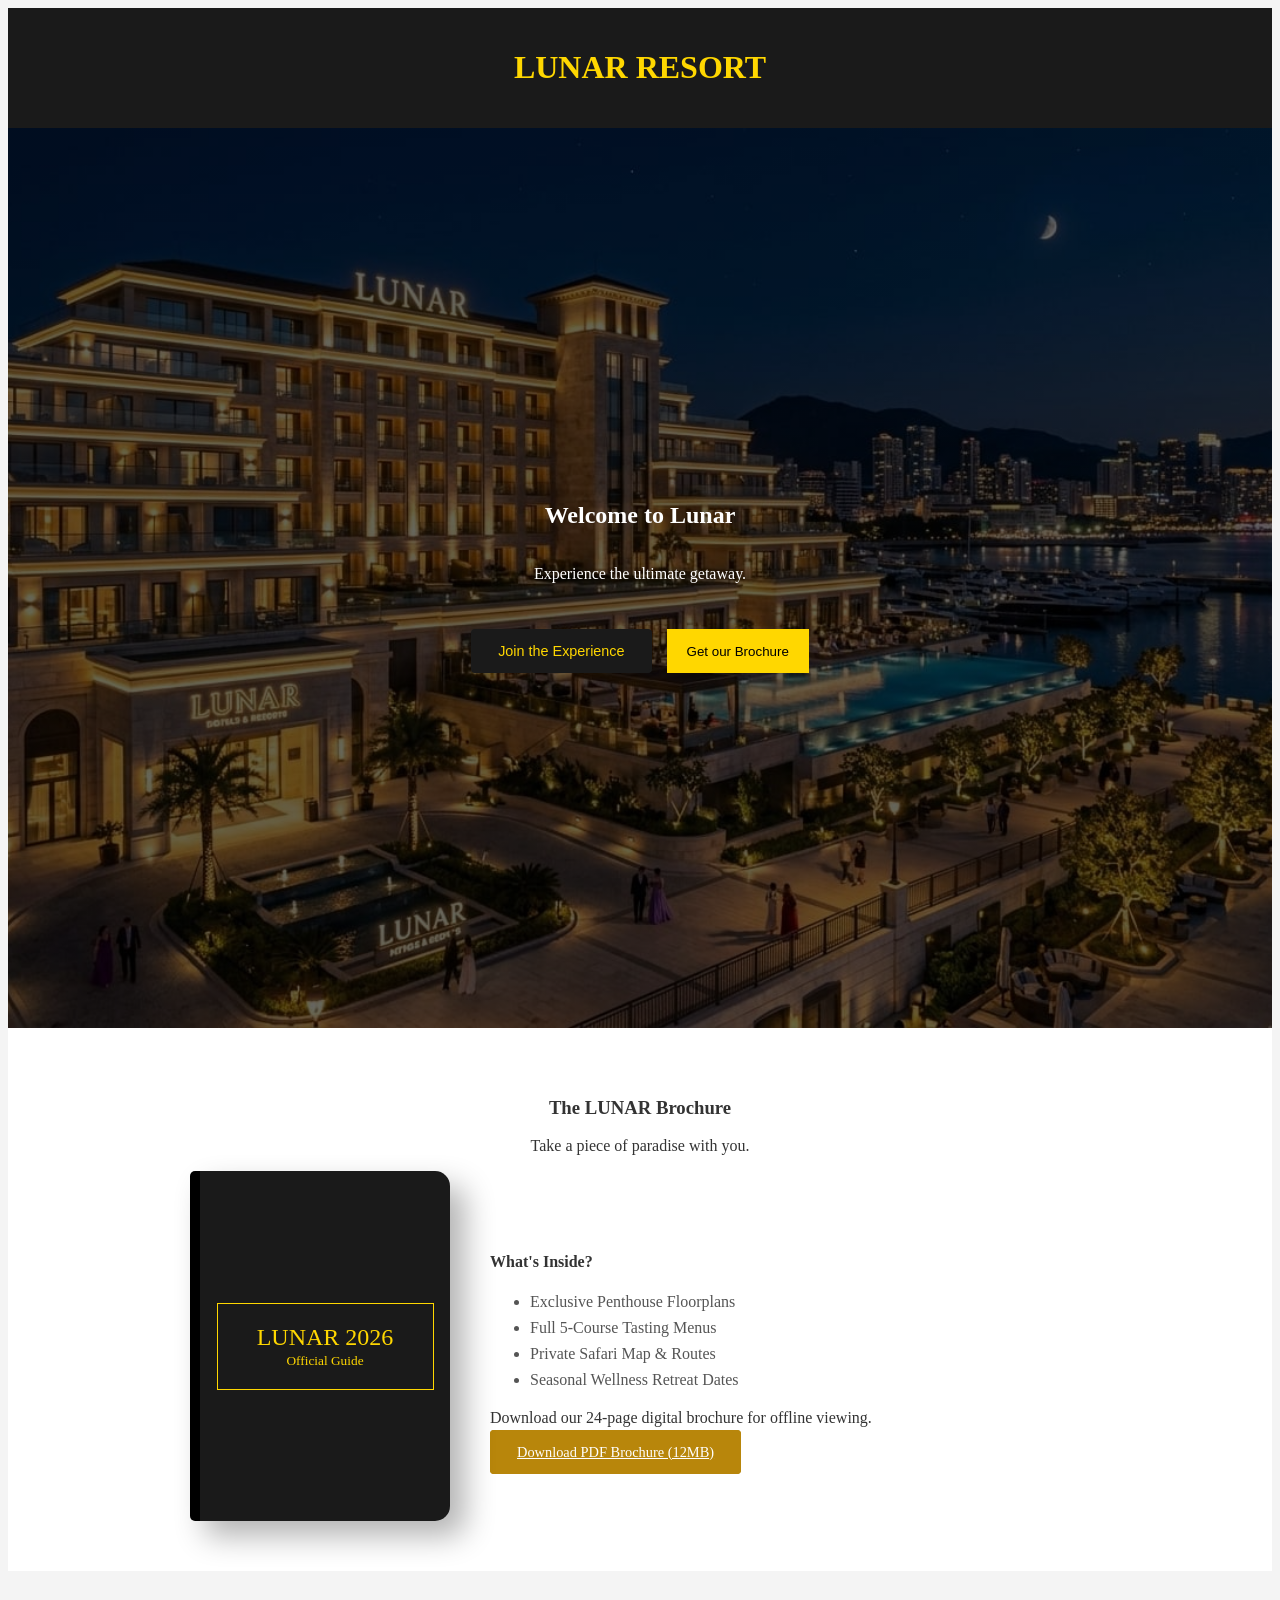
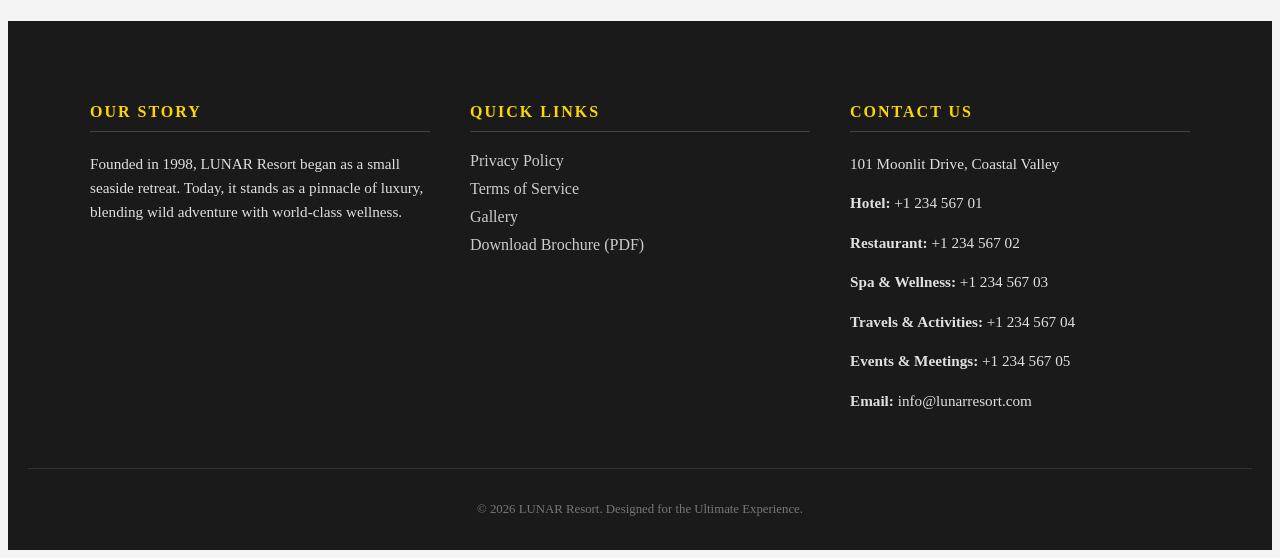
==== commit d60b44f9: "commit changes" ====
--- a/index.html
+++ b/index.html
@@ -5,441 +5,337 @@
     <meta name="viewport" content="width=device-width, initial-scale=1.0">
     <title>LUNAR RESORT</title>
     <link rel="stylesheet" href="style.css">
-<base target="_blank">
+    <base target="_blank">
 </head>
 <body>
     <header>
         <h1>LUNAR RESORT</h1>
         <nav>
-            <span id="auth-links" class="header-auth-buttons">
-
-            </span>
+            <span id="auth-links" class="header-auth-buttons"></span>
             <button id="logout-link" onclick="logoutUser(event)" style="display: none;">Logout</button>
         </nav>
     </header>
 
+    <!-- WELCOME LANDING SECTION -->
     <section id="welcome-section">
         <h2>Welcome to Lunar</h2>
         <p>Experience the ultimate getaway.</p>
         <div class="button-group">
-            <button class="reserve-btn btn-highlight" onclick="showServices()">Explore Accommodations</button>
             <button class="reserve-btn" onclick="openAuth(event, 'register')">Join the Experience</button>
             <button onclick="document.getElementById('brochure-section').scrollIntoView({ behavior: 'smooth' });">Get our Brochure</button>
         </div>
     </section>
 
+    <!-- SERVICES TABS SECTION -->
     <section id="services" style="display: none;">
         <h3>Our Services</h3>
         <div class="tab-container">
-    <button class="tab-link active" onclick="openTab(event, 'Hotel')">Hotel</button>
-    <button class="tab-link" onclick="openTab(event, 'Restaurant')">Restaurant</button>
-    <button class="tab-link" onclick="openTab(event, 'Spa')">Wellness & Spa</button>
-    <button class="tab-link" onclick="openTab(event, 'Travels')">Travels & Activities</button>
-    <button class="tab-link" onclick="openTab(event, 'Events')">Events & Meetings</button>
-</div>
-
-<div id="Hotel" class="tab-content" style="display:block;">
-    <div class="section-header">
-        <h3>LUNAR Accommodations</h3>
-        <p>Luxury redefined. Choose your perfect stay.</p>
-    </div>
-
-    <div class="room-grid">
-        <div class="room-card" onclick="openHotelDetailPage('superior', 'Deposit')">
-            <img src="images/superiorroom.jpg" alt="Superior Room">
-            <h4>Superior Room</h4>
-            <p>A spacious room with elegant furnishings, a queen-size bed, and a view of the resort gardens.</p>
-            <span class="price">KSh 23,400 / Night</span>
-            <div class="button-group">
-                <button class="reserve-btn" onclick="event.stopPropagation(); openHotelDetailPage('superior', 'Deposit')">Pay Deposit</button>
-                <button class="reserve-btn btn-highlight" onclick="event.stopPropagation(); openHotelDetailPage('superior', 'Full')">Pay Full</button>
-            </div>
-        </div>
-
-        <div class="room-card" onclick="openHotelDetailPage('deluxe', 'Deposit')">
-            <img src="images/deluxeroom.jpg" alt="Deluxe Room">
-            <div class="room-badge">Popular</div>
-            <h4>Deluxe Room</h4>
-            <p>An expansive room featuring a king-size bed, a comfortable seating area, and stunning ocean views.</p>
-            <span class="price">KSh 32,500 / Night</span>
-            <div class="button-group">
-                <button class="reserve-btn" onclick="event.stopPropagation(); openHotelDetailPage('deluxe', 'Deposit')">Pay Deposit</button>
-                <button class="reserve-btn btn-highlight" onclick="event.stopPropagation(); openHotelDetailPage('deluxe', 'Full')">Pay Full</button>
-            </div>
-        </div>
-
-        <div class="room-card" onclick="openHotelDetailPage('junior-suite', 'Deposit')">
-            <img src="images/juniorsuite.jpg" alt="Junior Suite">
-            <h4>Junior Suite</h4>
-            <p>Combines a sleeping area with a lounge space, offering more room to relax. Includes a private balcony.</p>
-            <span class="price">KSh 45,500 / Night</span>
-            <div class="button-group">
-                <button class="reserve-btn" onclick="event.stopPropagation(); openHotelDetailPage('junior-suite', 'Deposit')">Pay Deposit</button>
-                <button class="reserve-btn btn-highlight" onclick="event.stopPropagation(); openHotelDetailPage('junior-suite', 'Full')">Pay Full</button>
-            </div>
-        </div>
-
-        <div class="room-card" onclick="openHotelDetailPage('executive-suite', 'Deposit')">
-            <img src="images/executivesuite.jpg" alt="Executive Suite">
-            <h4>Executive Suite</h4>
-            <p>Spacious living area, private balcony, and 24/7 butler service included for an unparalleled experience.</p>
-            <span class="price">KSh 58,500 / Night</span>
-            <div class="button-group">
-                <button class="reserve-btn" onclick="event.stopPropagation(); openHotelDetailPage('executive-suite', 'Deposit')">Pay Deposit</button>
-                <button class="reserve-btn btn-highlight" onclick="event.stopPropagation(); openHotelDetailPage('executive-suite', 'Full')">Pay Full</button>
-            </div>
-        </div>
-
-        <div class="room-card" onclick="openHotelDetailPage('presidential', 'Deposit')">
-            <img src="images/presidentialsuite.jpg" alt="Presidential Suite">
-            <div class="room-badge">Elite</div>
-            <h4>Presidential Suite</h4>
-            <p>The epitome of luxury. Features multiple bedrooms, a dining area, a private terrace with a jacuzzi, and panoramic ocean views.</p>
-            <span class="price">KSh 156,000 / Night</span>
-            <div class="button-group">
-                <button class="reserve-btn" onclick="event.stopPropagation(); openHotelDetailPage('presidential', 'Deposit')">Pay Deposit</button>
-                <button class="reserve-btn btn-highlight" onclick="event.stopPropagation(); openHotelDetailPage('presidential', 'Full')">Pay Full</button>
-            </div>
-        </div>
-
-        <div class="room-card" onclick="openHotelDetailPage('penthouse', 'Deposit')">
-            <img src="images/lunarpenthouse.jpg" alt="Lunar Penthouse">
-            <div class="room-badge vvip">VVIP</div>
-            <h4>The Lunar Penthouse</h4>
-            <p>Our top floor masterpiece. Features a private infinity pool, personal chef, and 360° panoramic views of the coastline.</p>
-            <span class="price">KSh 325,000 / Night</span>
-            <div class="button-group">
-                <button class="reserve-btn" onclick="event.stopPropagation(); openHotelDetailPage('penthouse', 'Deposit')">Pay Deposit</button>
-                <button class="reserve-btn btn-highlight" onclick="event.stopPropagation(); openHotelDetailPage('penthouse', 'Full')">Pay Full</button>
-            </div>
-        </div>
-    </div>
-</div>
-
-<div id="Restaurant" class="tab-content">
-    <div class="section-header">
-        <h3>LUNAR Dining</h3>
-        <p>Gourmet flavors, locally sourced.</p>
-    </div>
-
-    <div class="room-grid">
-        <div class="room-card">
-            <img src="images/food1.jpg" alt="Main Course">
-            <h4>Main Course</h4>
-            <p>Exquisite dishes prepared by our world-class chefs.</p>
-            <ul class="activity-details">
-                <li><strong>Grilled Safari Beef:</strong> KSh 3,250</li>
-                <li><strong>Lunar Truffle Pasta:</strong> KSh 2,340</li>
-                <li><strong>Seared Snapper:</strong> KSh 2,860</li>
-            </ul>
-            <button class="reserve-btn btn-highlight" style="width: 100%;" onclick="bookService('Restaurant', 'Main Course', 3250, 'Full')">Reserve Table (Pay Full Amount)</button>
-            <button class="reserve-btn" style="width: 100%; margin-top: 10px;" onclick="bookService('Restaurant', 'Main Course', 3250, 'Deposit')">Reserve Table (Pay Deposit)</button>
-        </div>
-
-        <div class="room-card">
-            <img src="images/bar2.jpg" alt="Drinks">
-            <h4>Drinks & Bar</h4>
-            <p>Fine wines and signature cocktails.</p>
-            <ul class="activity-details">
-                <li><strong>Celestial Mocktail:</strong> KSh 1,040</li>
-                <li><strong>Lunar Reserve Red:</strong> KSh 1,560</li>
-                <li><strong>Stardust Champagne:</strong> KSh 11,700</li>
-            </ul>
-           <button class="reserve-btn btn-highlight" style="width: 100%;" onclick="bookService('Restaurant', 'Drinks & Bar', 3900, 'Full')">Reserve Table (Pay Full Amount)</button>
-            <button class="reserve-btn" style="width: 100%; margin-top: 10px;" onclick="bookService('Restaurant', 'Drinks & Bar', 3900, 'Deposit')">Reserve Table (Pay Deposit)</button>
-        </div>
-
-        <div class="room-card">
-            <img src="images/club1.jpg" alt="The Lunar Bar">
-            <h4>The Lunar Club</h4>
-            <p>Live entertainment and late-night bites.</p>
-            <ul class="activity-details">
-                <li><strong>Mon-Wed:</strong> Smooth Jazz Trio (7 PM - 10 PM)</li>
-                <li><strong>Fri-Sat:</strong> Resident DJ "Moonlight" (9 PM - 2 AM)</li>
-                <li><strong>Sunday:</strong> Acoustic Sunset Sessions (5 PM - 8 PM)</li>
-            </ul>
-            <p style="margin-top: 10px; font-weight: bold; color: #b8860b;">Bar Bites Menu</p>
-            <ul class="activity-details">
-                <li><strong>Crispy Calamari:</strong> KSh 1,560</li>
-                <li><strong>Loaded Lunar Fries:</strong> KSh 1,300</li>
-            </ul>
-            <button class="reserve-btn btn-highlight" style="width: 100%;" onclick="bookService('Restaurant', 'The Lunar Club', 2860, 'Full')">Reserve Table (Pay Full Amount)</button>
-            <button class="reserve-btn" style="width: 100%; margin-top: 10px;" onclick="bookService('Restaurant', 'The Lunar Club', 2860, 'Deposit')">Reserve Table (Pay Deposit)</button>
-        </div>
-    </div>
-</div>
-<div id="Spa" class="tab-content">
-    <div class="section-header">
-        <h3>LUNAR Wellness & Spa</h3>
-        <p>Rejuvenate your body and soul with our world-class treatments.</p>
-    </div>
-
-    <div class="room-grid">
-        <div class="room-card">
-            <img src="images/bodymassage.jpg" alt="Full Body Massage">
-            <h4>Full Body Massage</h4>
-            <p>A restorative deep-tissue massage designed to release tension and improve circulation.</p>
-            <span class="price">KSh 15,600 / Session</span>
-            <div class="form-group">
-                <label>Preferred Attendant:</label>
-                <select>
-                    <option value="any">No Preference</option>
-                    <option value="male">Male</option>
-                    <option value="female">Female</option>
-                </select>
-            </div>
-            <div class="form-group">
-                <label>Date & Time:</label>
-                <input type="datetime-local">
-            </div>
-            <div class="form-group">
-                <label><input type="checkbox"> Include Refreshments</label>
-            </div>
-            <button class="reserve-btn btn-highlight" style="width: 100%;" onclick="bookService('Spa', 'Full Body Massage', 15600, 'Full')">Book Massage</button>
-        </div>
-
-        <div class="room-card">
-            <img src="images/barbershop.jpg" alt="Barber Services">
-            <h4>Barber Services</h4>
-            <p>Premium grooming including haircuts, shaves, and facial treatments.</p>
-            <span class="price">KSh 6,500 / Session</span>
-            <div class="form-group">
-                <label>Preferred Attendant:</label>
-                <select>
-                    <option value="any">No Preference</option>
-                    <option value="male">Male</option>
-                    <option value="female">Female</option>
-                </select>
-            </div>
-            <div class="form-group">
-                <label>Date & Time:</label>
-                <input type="datetime-local">
-            </div>
-            <div class="form-group">
-                <label><input type="checkbox"> Include Refreshments</label>
-            </div>
-            <button class="reserve-btn btn-highlight" style="width: 100%;" onclick="bookService('Spa', 'Barber Services', 6500, 'Full')">Book Appointment</button>
-
-        </div>
-
-        <div class="room-card">
-            <img src="images/salon.jpg" alt="Hair Salon">
-            <h4>Hair Salon</h4>
-            <p>Expert styling, coloring, and treatments for a refreshing new look.</p>
-            <span class="price">KSh 10,400 / Session</span>
-            <div class="form-group">
-                <label>Preferred Attendant:</label>
-                <select>
-                    <option value="any">No Preference</option>
-                    <option value="male">Male</option>
-                    <option value="female">Female</option>
-                </select>
-            </div>
-            <div class="form-group">
-                <label>Date & Time:</label>
-                <input type="datetime-local">
-            </div>
-            <div class="form-group">
-                <label><input type="checkbox"> Include Refreshments</label>
-            </div>
-            <button class="reserve-btn btn-highlight" style="width: 100%;" onclick="bookService('Spa', 'Hair Salon', 10400, 'Full')">Book Salon</button>
-        </div>
-
-        <div class="room-card">
-            <img src="images/manipedi.jpg" alt="Manicure / Pedicure">
-            <h4>Manicure / Pedicure</h4>
-            <p>Complete nail care services for hands and feet in a relaxing environment.</p>
-            <span class="price">KSh 7,800 / Session</span>
-            <div class="form-group">
-                <label>Preferred Attendant:</label>
-                <select>
-                    <option value="any">No Preference</option>
-                    <option value="male">Male</option>
-                    <option value="female">Female</option>
-                </select>
-            </div>
-            <div class="form-group">
-                <label>Date & Time:</label>
-                <input type="datetime-local">
-            </div>
-            <div class="form-group">
-                <label><input type="checkbox"> Include Refreshments</label>
-            </div>
-            <button class="reserve-btn btn-highlight" style="width: 100%;" onclick="bookService('Spa', 'Manicure / Pedicure', 7800, 'Full')">Book Session</button>
-        </div>
-
-        <div class="room-card">
-            <img src="images/sauna.jpg" alt="Sauna">
-            <h4>Sauna Access</h4>
-            <p>Detoxify and relax in our premium wood-fired and steam saunas.</p>
-            <span class="price">KSh 5,200 / Hour</span>
-            <div class="form-group">
-                <label>Date & Time:</label>
-                <input type="datetime-local">
-            </div>
-            <div class="form-group">
-                <label><input type="checkbox"> Include Refreshments</label>
-            </div>
-            <button class="reserve-btn btn-highlight" style="width: 100%;" onclick="bookService('Spa', 'Sauna Access', 5200, 'Full')">Book Sauna</button>
-        </div>
-
-        <div class="room-card">
-            <img src="images/gym.jpg" alt="GYM">
-            <h4>State-of-the-Art GYM</h4>
-            <p>Full access to our fitness center equipped with modern machines and weights.</p>
-            <span class="price">KSh 3,900 / Day</span>
-            <div class="form-group">
-                <label>Date & Time:</label>
-                <input type="datetime-local">
-            </div>
-            <div class="form-group">
-                <label><input type="checkbox"> Include Refreshments</label>
-            </div>
-            <button class="reserve-btn btn-highlight" style="width: 100%;" onclick="bookService('Spa', 'State-of-the-Art GYM', 3900, 'Full')">Get Pass</button>
-        </div>
-    </div>
-</div>
-
-<div id="Travels" class="tab-content">
-    <div class="section-header">
-        <h1>LUNAR Adventures</h1>
-        <p>Explore the wild and the sky with our curated experiences.</p>
-    </div>
-
-    <div class="adventure-section">
-        <h2>Premium Travels</h2>
-        <div class="room-grid">
-            <div class="room-card">
-                <img src="images/chopperrides.jpg" alt="Chopper Ride">
-                <h4>Chopper Rides</h4>
-                <p>Private aerial tours of the resort and surrounding coastline.</p>
-                <ul class="activity-details">
-                    <li><strong>Duration:</strong> 30 mins / 1 hour</li>
-                    <li><strong>Capacity:</strong> Max 4 people</li>
-                </ul>
-                <span class="price">From KSh 58,500</span>
-                <button class="reserve-btn btn-highlight" onclick="bookService('Travels', 'Chopper Ride', 58500, 'Deposit')">Book Flight</button>
-            </div>
-
-            <div class="room-card">
-                <img src="images/safaris.jpg" alt="Safari">
-                <h4>Guided Safaris</h4>
-                <p>Choose your vehicle: Open-top Jeep or Luxury SUV.</p>
-                <ul class="activity-details">
-                    <li><strong>Duration:</strong> Half Day / Full Day</li>
-                    <li><strong>Cost:</strong> Per vehicle type</li>
-                </ul>
-                <span class="price">From KSh 26,000</span>
-                <button class="reserve-btn btn-highlight" onclick="bookService('Travels', 'Guided Safari', 26000, 'Deposit')">Book Safari</button>
-            </div>
-        </div>
-    </div>
-
-    <div class="adventure-section">
-        <h2>Resort Activities</h2>
-        <div class="room-grid">
-            <div class="room-card">
-                <img src="images/horseriding.jpg" alt="Horse Riding">
-                <h4>Horse Riding</h4>
-                <p>Explore scenic trails on horseback. Suitable for all skill levels.</p>
-                <span class="price">From KSh 6,500 / hour</span>
-                <button class="reserve-btn btn-highlight" onclick="bookService('Activities', 'Horse Riding', 6500, 'Full')">Book Now</button>
-            </div>
-            <div class="room-card">
-                <img src="images/archery.jpg" alt="Archery">
-                <h4>Archery</h4>
-                <p>Test your aim at our professional archery range. Equipment provided.</p>
-                <span class="price">From KSh 3,900 / session</span>
-                <button class="reserve-btn btn-highlight" onclick="bookService('Activities', 'Archery', 3900, 'Full')">Book Now</button>
-            </div>
-            <div class="room-card">
-                <img src="images/quadbikes.jpg" alt="Quad Bikes">
-                <h4>Quad Bikes</h4>
-                <p>An adrenaline-fueled ride through our custom-built off-road tracks.</p>
-                <span class="price">From KSh 9,750 / hour</span>
-                <button class="reserve-btn btn-highlight" onclick="bookService('Activities', 'Quad Bikes', 9750, 'Full')">Book Now</button>
-            </div>
-            <div class="room-card">
-                <img src="images/hiking.jpg" alt="Hiking">
-                <h4>Hiking</h4>
-                <p>Guided tours through breathtaking landscapes and nature trails.</p>
-                <span class="price">Complimentary</span>
-                <button class="reserve-btn btn-highlight" onclick="bookService('Activities', 'Guided Hiking', 0, 'Full')">Join Group</button>
-            </div>
-            <div class="room-card">
-                <img src="images/swimming.jpg" alt="Pools">
-                <h4>Heated Jacuzzi & Pools</h4>
-                <p>Relax in our heated jacuzzi or take a dip in our serene swimming pools.</p>
-                <span class="price">Guest Access</span>
-            </div>
-            <div class="room-card">
-                <img src="images/teambuilding.jpg" alt="Team Building">
-                <h4>Team Building</h4>
-                <p>Customizable activities designed to foster collaboration and fun for groups.</p>
-                <span class="price">Inquire for Quote</span>
-                <button class="reserve-btn btn-highlight" onclick="bookService('Activities', 'Team Building', 0, 'Quote')">Inquire</button>
-            </div>
-        </div>
-    </div>
-</div>
-
-<div id="Events" class="tab-content">
-    <div class="section-header">
-        <h3>LUNAR Events & Meetings</h3>
-        <p>Host your prestigious gatherings in our world-class facilities.</p>
-    </div>
-
-    <div class="room-grid">
-        <div class="room-card">
-            <img src="images/ballroom.jpg" alt="Ballroom">
-            <div class="room-badge">Wedding Choice</div>
-            <h4>The Lunar Ballroom</h4>
-            <p>Perfect for weddings and large galas. Features crystal chandeliers and a grand stage.</p>
-            <ul class="activity-details">
-                <li><strong>Capacity:</strong> 1000 Guests</li>
-                <li><strong>Features:</strong> Full AV, Catering Kitchen</li>
-            </ul>
-            <span class="price">From KSh 325,000 / Day</span>
-        </div>
-
-        <div class="room-card">
-            <img src="images/boardroom.jpg" alt="Boardroom">
-            <h4>Executive Boardroom</h4>
-            <p>Ideal for corporate meetings and strategy sessions in total privacy.</p>
-            <ul class="activity-details">
-                <li><strong>Capacity:</strong> 20 Guests</li>
-                <li><strong>Features:</strong> 4K Display, Video Conferencing</li>
-            </ul>
-            <span class="price">From KSh 78,000 / Day</span>
-        </div>
-    </div>
-
-    <div class="spa-booking-container">
-        <h5>Inquire About an Event</h5>
-        <form id="event-form">
-            <div class="form-group">
-                <label for="event-type">Type of Event:</label>
-                <select id="event-type-select" name="event-type">
-                    <option value="wedding">Wedding</option>
-                    <option value="corporate">Corporate Meeting</option>
-                    <option value="conference">Conference</option>
-                    <option value="party">Private Party</option>
-                </select>
-            </div>
-
-            <div class="form-group">
-                <label for="guest-count">Estimated Guests:</label>
-                <input type="number" id="guest-count" name="guest-count" placeholder="e.g. 50">
-            </div>
-
-            <div class="button-group">
-                <button type="button" class="reserve-btn btn-highlight" onclick="bookService('Events', document.getElementById('event-type-select').value, 650000, 'Quote')">Request a Quote</button>
-            </div>
-        </form>
-    </div>
-</div>
+            <button class="tab-link active" onclick="openTab(event, 'Hotel')">Hotel</button>
+            <button class="tab-link" onclick="openTab(event, 'Restaurant')">Restaurant</button>
+            <button class="tab-link" onclick="openTab(event, 'Spa')">Wellness & Spa</button>
+            <button class="tab-link" onclick="openTab(event, 'Travels')">Travels & Activities</button>
+            <button class="tab-link" onclick="openTab(event, 'Events')">Events & Meetings</button>
+        </div>
+
+        <!-- 1. HOTEL TAB -->
+        <div id="Hotel" class="tab-content" style="display:block;">
+            <div class="section-header">
+                <h3>LUNAR Accommodations</h3>
+                <p>Luxury redefined. Choose your perfect stay.</p>
+            </div>
+
+            <div class="room-grid">
+                <div class="room-card" onclick="openHotelDetailPage('superior', 'Deposit')">
+                    <img src="images/superiorroom.jpg" alt="Superior Room">
+                    <h4>Superior Room</h4>
+                    <p>A spacious room with elegant furnishings, a queen-size bed, and a view of the resort gardens.</p>
+                    <span class="price">KSh 23,400 / Night</span>
+                    <div class="button-group">
+                        <button class="reserve-btn" onclick="event.stopPropagation(); openHotelDetailPage('superior', 'Deposit')">Pay Deposit</button>
+                        <button class="reserve-btn btn-highlight" onclick="event.stopPropagation(); openHotelDetailPage('superior', 'Full')">Pay Full</button>
+                    </div>
+                </div>
+
+                <div class="room-card" onclick="openHotelDetailPage('deluxe', 'Deposit')">
+                    <img src="images/deluxeroom.jpg" alt="Deluxe Room">
+                    <div class="room-badge">Popular</div>
+                    <h4>Deluxe Room</h4>
+                    <p>An expansive room featuring a king-size bed, a comfortable seating area, and stunning ocean views.</p>
+                    <span class="price">KSh 32,500 / Night</span>
+                    <div class="button-group">
+                        <button class="reserve-btn" onclick="event.stopPropagation(); openHotelDetailPage('deluxe', 'Deposit')">Pay Deposit</button>
+                        <button class="reserve-btn btn-highlight" onclick="event.stopPropagation(); openHotelDetailPage('deluxe', 'Full')">Pay Full</button>
+                    </div>
+                </div>
+
+                <div class="room-card" onclick="openHotelDetailPage('junior-suite', 'Deposit')">
+                    <img src="images/juniorsuite.jpg" alt="Junior Suite">
+                    <h4>Junior Suite</h4>
+                    <p>Combines a sleeping area with a lounge space, offering more room to relax. Includes a private balcony.</p>
+                    <span class="price">KSh 45,500 / Night</span>
+                    <div class="button-group">
+                        <button class="reserve-btn" onclick="event.stopPropagation(); openHotelDetailPage('junior-suite', 'Deposit')">Pay Deposit</button>
+                        <button class="reserve-btn btn-highlight" onclick="event.stopPropagation(); openHotelDetailPage('junior-suite', 'Full')">Pay Full</button>
+                    </div>
+                </div>
+
+                <div class="room-card" onclick="openHotelDetailPage('executive-suite', 'Deposit')">
+                    <img src="images/executivesuite.jpg" alt="Executive Suite">
+                    <h4>Executive Suite</h4>
+                    <p>Spacious living area, private balcony, and 24/7 butler service included for an unparalleled experience.</p>
+                    <span class="price">KSh 58,500 / Night</span>
+                    <div class="button-group">
+                        <button class="reserve-btn" onclick="event.stopPropagation(); openHotelDetailPage('executive-suite', 'Deposit')">Pay Deposit</button>
+                        <button class="reserve-btn btn-highlight" onclick="event.stopPropagation(); openHotelDetailPage('executive-suite', 'Full')">Pay Full</button>
+                    </div>
+                </div>
+
+                <div class="room-card" onclick="openHotelDetailPage('presidential', 'Deposit')">
+                    <img src="images/presidentialsuite.jpg" alt="Presidential Suite">
+                    <div class="room-badge">Elite</div>
+                    <h4>Presidential Suite</h4>
+                    <p>The epitome of luxury. Features multiple bedrooms, a dining area, a private terrace with a jacuzzi, and panoramic ocean views.</p>
+                    <span class="price">KSh 156,000 / Night</span>
+                    <div class="button-group">
+                        <button class="reserve-btn" onclick="event.stopPropagation(); openHotelDetailPage('presidential', 'Deposit')">Pay Deposit</button>
+                        <button class="reserve-btn btn-highlight" onclick="event.stopPropagation(); openHotelDetailPage('presidential', 'Full')">Pay Full</button>
+                    </div>
+                </div>
+
+                <div class="room-card" onclick="openHotelDetailPage('penthouse', 'Deposit')">
+                    <img src="images/lunarpenthouse.jpg" alt="Lunar Penthouse">
+                    <div class="room-badge vvip">VVIP</div>
+                    <h4>The Lunar Penthouse</h4>
+                    <p>Our top floor masterpiece. Features a private infinity pool, personal chef, and 360° panoramic views of the coastline.</p>
+                    <span class="price">KSh 325,000 / Night</span>
+                    <div class="button-group">
+                        <button class="reserve-btn" onclick="event.stopPropagation(); openHotelDetailPage('penthouse', 'Deposit')">Pay Deposit</button>
+                        <button class="reserve-btn btn-highlight" onclick="event.stopPropagation(); openHotelDetailPage('penthouse', 'Full')">Pay Full</button>
+                    </div>
+                </div>
+            </div>
+        </div>
+
+        <!-- 2. RESTAURANT TAB -->
+        <div id="Restaurant" class="tab-content">
+            <div class="section-header">
+                <h3>LUNAR Dining</h3>
+                <p>Gourmet flavors, locally sourced.</p>
+            </div>
+
+            <div class="room-grid">
+                <div class="room-card" onclick="openServiceDetailPage('main-course', 'Full')">
+                    <img src="images/food1.jpg" alt="Main Course">
+                    <h4>Main Course</h4>
+                    <p>Exquisite dishes prepared by our world-class chefs.</p>
+                    <span class="price">KSh 3,250 / Reservation</span>
+                    <div class="button-group">
+                        <button class="reserve-btn" onclick="event.stopPropagation(); openServiceDetailPage('main-course', 'Deposit')">Pay Deposit</button>
+                        <button class="reserve-btn btn-highlight" onclick="event.stopPropagation(); openServiceDetailPage('main-course', 'Full')">Pay Full</button>
+                    </div>
+                </div>
+
+                <div class="room-card" onclick="openServiceDetailPage('drinks-bar', 'Full')">
+                    <img src="images/bar2.jpg" alt="Drinks">
+                    <h4>Drinks & Bar</h4>
+                    <p>Fine wines and signature cocktails.</p>
+                    <span class="price">KSh 3,900 / Reservation</span>
+                    <div class="button-group">
+                        <button class="reserve-btn" onclick="event.stopPropagation(); openServiceDetailPage('drinks-bar', 'Deposit')">Pay Deposit</button>
+                        <button class="reserve-btn btn-highlight" onclick="event.stopPropagation(); openServiceDetailPage('drinks-bar', 'Full')">Pay Full</button>
+                    </div>
+                </div>
+
+                <div class="room-card" onclick="openServiceDetailPage('lunar-club', 'Full')">
+                    <img src="images/club1.jpg" alt="The Lunar Bar">
+                    <h4>The Lunar Club</h4>
+                    <p>Live entertainment and late-night bites.</p>
+                    <span class="price">KSh 2,860 / Table</span>
+                    <div class="button-group">
+                        <button class="reserve-btn" onclick="event.stopPropagation(); openServiceDetailPage('lunar-club', 'Deposit')">Pay Deposit</button>
+                        <button class="reserve-btn btn-highlight" onclick="event.stopPropagation(); openServiceDetailPage('lunar-club', 'Full')">Pay Full</button>
+                    </div>
+                </div>
+            </div>
+        </div>
+
+        <!-- 3. SPA TAB -->
+        <div id="Spa" class="tab-content">
+            <div class="section-header">
+                <h3>LUNAR Wellness & Spa</h3>
+                <p>Rejuvenate your body and soul with our world-class treatments.</p>
+            </div>
+
+            <div class="room-grid">
+                <div class="room-card" onclick="openServiceDetailPage('body-massage', 'Full')">
+                    <img src="images/bodymassage.jpg" alt="Full Body Massage">
+                    <h4>Full Body Massage</h4>
+                    <p>A restorative deep-tissue massage designed to release tension and improve circulation.</p>
+                    <span class="price">KSh 15,600 / Session</span>
+                    <button class="reserve-btn btn-highlight" style="width: 100%;">Book Session & Pay</button>
+                </div>
+
+                <div class="room-card" onclick="openServiceDetailPage('barber-services', 'Full')">
+                    <img src="images/barbershop.jpg" alt="Barber Services">
+                    <h4>Barber Services</h4>
+                    <p>Premium grooming including haircuts, shaves, and facial treatments.</p>
+                    <span class="price">KSh 6,500 / Session</span>
+                    <button class="reserve-btn btn-highlight" style="width: 100%;">Book Appointment & Pay</button>
+                </div>
+
+                <div class="room-card" onclick="openServiceDetailPage('hair-salon', 'Full')">
+                    <img src="images/salon.jpg" alt="Hair Salon">
+                    <h4>Hair Salon</h4>
+                    <p>Expert styling, coloring, and treatments for a refreshing new look.</p>
+                    <span class="price">KSh 10,400 / Session</span>
+                    <button class="reserve-btn btn-highlight" style="width: 100%;">Book Salon & Pay</button>
+                </div>
+
+                <div class="room-card" onclick="openServiceDetailPage('manipedi', 'Full')">
+                    <img src="images/manipedi.jpg" alt="Manicure / Pedicure">
+                    <h4>Manicure / Pedicure</h4>
+                    <p>Complete nail care services for hands and feet in a relaxing environment.</p>
+                    <span class="price">KSh 7,800 / Session</span>
+                    <button class="reserve-btn btn-highlight" style="width: 100%;">Book Session & Pay</button>
+                </div>
+
+                <div class="room-card" onclick="openServiceDetailPage('sauna', 'Full')">
+                    <img src="images/sauna.jpg" alt="Sauna">
+                    <h4>Sauna Access</h4>
+                    <p>Detoxify and relax in our premium wood-fired and steam saunas.</p>
+                    <span class="price">KSh 5,200 / Hour</span>
+                    <button class="reserve-btn btn-highlight" style="width: 100%;">Book Sauna & Pay</button>
+                </div>
+
+                <div class="room-card" onclick="openServiceDetailPage('gym', 'Full')">
+                    <img src="images/gym.jpg" alt="GYM">
+                    <h4>State-of-the-Art GYM</h4>
+                    <p>Full access to our fitness center equipped with modern machines and weights.</p>
+                    <span class="price">KSh 3,900 / Day</span>
+                    <button class="reserve-btn btn-highlight" style="width: 100%;">Get Pass & Pay</button>
+                </div>
+            </div>
+        </div>
+
+        <!-- 4. TRAVELS & ACTIVITIES TAB -->
+        <div id="Travels" class="tab-content">
+            <div class="section-header">
+                <h1>LUNAR Adventures</h1>
+                <p>Explore the wild and the sky with our curated experiences.</p>
+            </div>
+
+            <div class="adventure-section">
+                <h2>Premium Travels</h2>
+                <div class="room-grid">
+                    <div class="room-card" onclick="openServiceDetailPage('chopper-ride', 'Deposit')">
+                        <img src="images/chopperrides.jpg" alt="Chopper Ride">
+                        <h4>Chopper Rides</h4>
+                        <p>Private aerial tours of the resort and surrounding coastline.</p>
+                        <span class="price">KSh 58,500 / Flight</span>
+                        <button class="reserve-btn btn-highlight" style="width: 100%;">Book Flight & Pay</button>
+                    </div>
+
+                    <div class="room-card" onclick="openServiceDetailPage('guided-safari', 'Deposit')">
+                        <img src="images/safaris.jpg" alt="Safari">
+                        <h4>Guided Safaris</h4>
+                        <p>Choose your vehicle: Open-top Jeep or Luxury SUV.</p>
+                        <span class="price">KSh 26,000 / Vehicle</span>
+                        <button class="reserve-btn btn-highlight" style="width: 100%;">Book Safari & Pay</button>
+                    </div>
+                </div>
+            </div>
+
+            <div class="adventure-section">
+                <h2>Resort Activities</h2>
+                <div class="room-grid">
+                    <div class="room-card" onclick="openServiceDetailPage('horse-riding', 'Full')">
+                        <img src="images/horseriding.jpg" alt="Horse Riding">
+                        <h4>Horse Riding</h4>
+                        <p>Explore scenic trails on horseback. Suitable for all skill levels.</p>
+                        <span class="price">KSh 6,500 / Hour</span>
+                        <button class="reserve-btn btn-highlight" style="width: 100%;">Book Trail & Pay</button>
+                    </div>
+
+                    <div class="room-card" onclick="openServiceDetailPage('archery', 'Full')">
+                        <img src="images/archery.jpg" alt="Archery">
+                        <h4>Archery</h4>
+                        <p>Test your aim at our professional archery range. Equipment provided.</p>
+                        <span class="price">KSh 3,900 / Session</span>
+                        <button class="reserve-btn btn-highlight" style="width: 100%;">Book Range & Pay</button>
+                    </div>
+
+                    <div class="room-card" onclick="openServiceDetailPage('quad-bikes', 'Full')">
+                        <img src="images/quadbikes.jpg" alt="Quad Bikes">
+                        <h4>Quad Bikes</h4>
+                        <p>An adrenaline-fueled ride through our custom-built off-road tracks.</p>
+                        <span class="price">KSh 9,750 / Hour</span>
+                        <button class="reserve-btn btn-highlight" style="width: 100%;">Book Track & Pay</button>
+                    </div>
+                </div>
+            </div>
+        </div>
+
+        <!-- 5. EVENTS TAB -->
+        <div id="Events" class="tab-content">
+            <div class="section-header">
+                <h3>LUNAR Events & Meetings</h3>
+                <p>Host your prestigious gatherings in our world-class facilities.</p>
+            </div>
+
+            <div class="room-grid">
+                <div class="room-card" onclick="openServiceDetailPage('ballroom', 'Deposit')">
+                    <img src="images/ballroom2.jpg" alt="Ballroom">
+                    <div class="room-badge">Wedding Choice</div>
+                    <h4>The Lunar Ballroom</h4>
+                    <p>Perfect for weddings and large galas. Features crystal chandeliers and a grand stage.</p>
+                    <ul class="activity-details">
+                        <li><strong>Capacity:</strong> 1000 Guests</li>
+                        <li><strong>Features:</strong> Full AV, Catering Kitchen</li>
+                    </ul>
+                    <span class="price">KSh 325,000 / Day</span>
+                    <button class="reserve-btn btn-highlight" style="width: 100%;">Reserve Venue & Pay</button>
+                </div>
+
+                <div class="room-card" onclick="openServiceDetailPage('boardroom', 'Deposit')">
+                    <img src="images/boardroom3.jpg" alt="Boardroom">
+                    <h4>Executive Boardroom</h4>
+                    <p>Ideal for corporate meetings and strategy sessions in total privacy.</p>
+                    <ul class="activity-details">
+                        <li><strong>Capacity:</strong> 20 Guests</li>
+                        <li><strong>Features:</strong> 4K Display, Video Conferencing</li>
+                    </ul>
+                    <span class="price">KSh 78,000 / Day</span>
+                    <button class="reserve-btn btn-highlight" style="width: 100%;">Reserve Boardroom & Pay</button>
+                </div>
+            </div>
+
+            <div class="spa-booking-container">
+                <h5>Inquire About an Event</h5>
+                <form id="event-form" onsubmit="handleEventFormSubmit(event)">
+                    <div class="form-group">
+                        <label for="event-type">Type of Event:</label>
+                        <select id="event-type-select" name="event-type">
+                            <option value="wedding">Wedding</option>
+                            <option value="corporate">Corporate Meeting</option>
+                            <option value="conference">Conference</option>
+                            <option value="party">Private Party</option>
+                        </select>
+                    </div>
+
+                    <div class="form-group">
+                        <label for="guest-count">Estimated Guests:</label>
+                        <input type="number" id="guest-count" name="guest-count" placeholder="e.g. 50" required min="1">
+                    </div>
+
+                    <div class="button-group">
+                        <button type="submit" class="reserve-btn btn-highlight" style="width: 100%;">Request Quote & Reserve</button>
+                    </div>
+                </form>
+            </div>
+        </div>
     </section>
 
+    <!-- DASHBOARD WELCOME SCREEN -->
     <section id="dashboard-welcome" style="display: none;">
         <div class="dashboard-content">
             <h2>Welcome to LUNAR</h2>
@@ -448,10 +344,10 @@
         </div>
     </section>
 
+    <!-- AUTHENTICATION CONTAINER -->
     <div id="Auth" class="tab-content" style="display: none;">
         <div class="auth-wrapper">
             <div class="auth-container" id="sliding-box">
-                <!-- Register Side -->
                 <div class="auth-form">
                     <h3>Join LUNAR</h3>
                     <p>Create an account to manage your bookings.</p>
@@ -473,7 +369,6 @@
                     </form>
                 </div>
 
-                <!-- Login Side -->
                 <div class="auth-form">
                     <h3>Welcome Back</h3>
                     <p>Log in to access your LUNAR dashboard.</p>
@@ -494,38 +389,38 @@
         </div>
     </div>
 
-<section id="brochure-section" style="padding: 50px 20px; background-color: #fff;">
-    <div class="section-header">
-        <h3>The LUNAR Brochure</h3>
-        <p>Take a piece of paradise with you.</p>
-    </div>
-
-    <div class="brochure-container">
-        <div class="brochure-preview">
-            <div class="brochure-page">
-                <span>LUNAR 2026</span>
-                <small>Official Guide</small>
-            </div>
-        </div>
-
-        <div class="brochure-info">
-            <h4>What's Inside?</h4>
-            <ul>
-                <li>Exclusive Penthouse Floorplans</li>
-                <li>Full 5-Course Tasting Menus</li>
-                <li>Private Safari Map & Routes</li>
-                <li>Seasonal Wellness Retreat Dates</li>
-            </ul>
-            <p>Download our 24-page digital brochure for offline viewing.</p>
-
-            <a href="#" class="reserve-btn btn-highlight" download>Download PDF Brochure (12MB)</a>
-        </div>
-    </div>
-</section>
-
-    <!-- FULL-PAGE HOTEL ROOM SHOWCASE & PAYMENT VIEW -->
+    <!-- BROCHURE SECTION -->
+    <section id="brochure-section" style="padding: 50px 20px; background-color: #fff;">
+        <div class="section-header">
+            <h3>The LUNAR Brochure</h3>
+            <p>Take a piece of paradise with you.</p>
+        </div>
+
+        <div class="brochure-container">
+            <div class="brochure-preview">
+                <div class="brochure-page">
+                    <span>LUNAR 2026</span>
+                    <small>Official Guide</small>
+                </div>
+            </div>
+
+            <div class="brochure-info">
+                <h4>What's Inside?</h4>
+                <ul>
+                    <li>Exclusive Penthouse Floorplans</li>
+                    <li>Full 5-Course Tasting Menus</li>
+                    <li>Private Safari Map & Routes</li>
+                    <li>Seasonal Wellness Retreat Dates</li>
+                </ul>
+                <p>Download our 24-page digital brochure for offline viewing.</p>
+
+                <a href="#" class="reserve-btn btn-highlight" download>Download PDF Brochure (12MB)</a>
+            </div>
+        </div>
+    </section>
+
+    <!-- FULL-PAGE HOTEL SHOWCASE VIEW -->
     <div id="hotel-fullpage-view" class="hotel-fullpage" style="display: none;">
-        <!-- Top Navigation Bar -->
         <header class="fp-nav">
             <button type="button" class="fp-back-btn" onclick="closeHotelDetailPage()">
                 <svg width="20" height="20" viewBox="0 0 24 24" fill="none" stroke="currentColor" stroke-width="2.5" stroke-linecap="round" stroke-linejoin="round"><line x1="19" y1="12" x2="5" y2="12"></line><polyline points="12 19 5 12 12 5"></polyline></svg>
@@ -538,9 +433,7 @@
             <button type="button" class="fp-close-btn" onclick="closeHotelDetailPage()" title="Close">&times;</button>
         </header>
 
-        <!-- Main Scrollable Content -->
         <main class="fp-content">
-            <!-- Room Header / Headline -->
             <section class="fp-room-header">
                 <div class="fp-header-left">
                     <div class="fp-badge-container">
@@ -552,13 +445,12 @@
                 </div>
                 <div class="fp-header-right">
                     <div class="fp-price-box">
-                        <span class="fp-price-val" id="fp-rate">$0</span>
+                        <span class="fp-price-val" id="fp-rate">KSh 0.00</span>
                         <span class="fp-price-period">/ Night</span>
                     </div>
                 </div>
             </section>
 
-            <!-- 1. Top Image Showcase & Interactive Gallery -->
             <section class="fp-gallery-section">
                 <div class="fp-gallery-hero">
                     <img id="fp-main-img" src="" alt="Room Showcase" class="fp-main-img">
@@ -566,31 +458,21 @@
                         <span id="fp-photo-counter">Photo 1 of 4</span>
                     </div>
                 </div>
-                <div class="fp-thumbnails" id="fp-thumbnail-strip">
-                    <!-- Dynamic Thumbnails inserted via JavaScript -->
-                </div>
-            </section>
-
-            <!-- 2. Room Overview, Specs & Luxury Amenities -->
+                <div class="fp-thumbnails" id="fp-thumbnail-strip"></div>
+            </section>
+
             <section class="fp-details-section">
-                <div class="fp-specs-grid" id="fp-specs-grid">
-                    <!-- Specs pills inserted via JavaScript -->
-                </div>
-
+                <div class="fp-specs-grid" id="fp-specs-grid"></div>
                 <div class="fp-overview-block">
                     <h3>The Experience</h3>
                     <p id="fp-description">Room description...</p>
                 </div>
-
                 <div class="fp-amenities-block">
                     <h3>Included In-Suite Luxuries</h3>
-                    <ul class="fp-amenities-list" id="fp-amenities-list">
-                        <!-- Amenities inserted via JavaScript -->
-                    </ul>
-                </div>
-            </section>
-
-            <!-- 3. Stay Details & Date Selector -->
+                    <ul class="fp-amenities-list" id="fp-amenities-list"></ul>
+                </div>
+            </section>
+
             <section class="fp-stay-section">
                 <div class="fp-section-title">
                     <h3>Reservation Dates</h3>
@@ -609,12 +491,9 @@
                         <label for="fp-checkout">Check-out</label>
                         <input type="date" id="fp-checkout" onchange="updateStayCalculation()">
                     </div>
-                    <div class="fp-duration-badge" id="fp-duration-tag">
-                        1 Night
-                    </div>
-                </div>
-
-                <!-- Payment Option (50% Deposit vs Full) -->
+                    <div class="fp-duration-badge" id="fp-duration-tag">1 Night</div>
+                </div>
+
                 <div class="fp-plan-selector">
                     <div class="fp-plan-card active" id="plan-card-deposit" onclick="setStayPaymentType('Deposit')">
                         <div class="fp-plan-radio">
@@ -624,7 +503,7 @@
                             <span class="fp-plan-name">Pay 50% Deposit Now</span>
                             <span class="fp-plan-sub">Secure your suite reservation today; pay the remainder upon check-in.</span>
                         </div>
-                        <div class="fp-plan-price" id="fp-plan-deposit-amt">$0.00</div>
+                        <div class="fp-plan-price" id="fp-plan-deposit-amt">KSh 0.00</div>
                     </div>
 
                     <div class="fp-plan-card" id="plan-card-full" onclick="setStayPaymentType('Full')">
@@ -635,16 +514,14 @@
                             <span class="fp-plan-name">Pay Full Amount</span>
                             <span class="fp-plan-sub">Complete full payment now for seamless VIP keycard handover.</span>
                         </div>
-                        <div class="fp-plan-price" id="fp-plan-full-amt">$0.00</div>
-                    </div>
-                </div>
-            </section>
-
-            <!-- 4. Payment Details Section Occupying Whole Page at the Bottom -->
+                        <div class="fp-plan-price" id="fp-plan-full-amt">KSh 0.00</div>
+                    </div>
+                </div>
+            </section>
+
             <section class="fp-payment-section">
                 <div class="fp-payment-header">
                     <div class="fp-secure-tag">
-                        <svg width="16" height="16" viewBox="0 0 24 24" fill="none" stroke="currentColor" stroke-width="2.5" stroke-linecap="round" stroke-linejoin="round"><rect x="3" y="11" width="18" height="11" rx="2" ry="2"></rect><path d="M7 11V7a5 5 0 0 1 10 0v4"></path></svg>
                         <span>256-Bit Encrypted Payment</span>
                     </div>
                     <h2>Payment Details</h2>
@@ -652,53 +529,28 @@
                 </div>
 
                 <div class="fp-payment-grid">
-                    <!-- Left Column: Payment Methods & Details -->
                     <div class="fp-payment-inputs-col">
                         <label class="fp-field-section-title">Select Payment Method</label>
                         <div class="fp-methods-row">
                             <button type="button" class="fp-method-card active" data-method="M-Pesa" onclick="selectFpPaymentMethod('M-Pesa')">
-                                <span class="fp-method-icon">
-                                    <svg width="24" height="24" viewBox="0 0 24 24" fill="#43a047"><path d="M17 1.01L7 1c-1.1 0-2 .9-2 2v18c0 1.1.9 2 2 2h10c1.1 0 2-.9 2-2V3c0-1.1-.9-1.99-2-1.99zM17 19H7V5h10v14z"/><circle cx="12" cy="17" r="1"/></svg>
-                                </span>
                                 <span class="fp-method-title">M-Pesa</span>
                             </button>
-
                             <button type="button" class="fp-method-card" data-method="Credit/Debit Card" onclick="selectFpPaymentMethod('Credit/Debit Card')">
-                                <span class="fp-method-icon">
-                                    <svg width="24" height="24" viewBox="0 0 24 24" fill="none" stroke="#222" stroke-width="2" stroke-linecap="round" stroke-linejoin="round"><rect x="1" y="4" width="22" height="16" rx="2" ry="2"/><line x1="1" y1="10" x2="23" y2="10"/></svg>
-                                </span>
                                 <span class="fp-method-title">Card</span>
                             </button>
-
                             <button type="button" class="fp-method-card" data-method="PayPal" onclick="selectFpPaymentMethod('PayPal')">
-                                <span class="fp-method-icon">
-                                    <svg width="24" height="24" viewBox="0 0 24 24" fill="#003087"><path d="M20.067 8.478c.492.29.84.846.84 1.488 0 1.25-.97 2.264-2.167 2.264h-1.482l-.442 2.783-.024.15h-2.112l1.01-6.364.024-.15h3.406c.35 0 .684.062.947.179zm-4.782-3.125l-.18.91h2.246c1.196 0 2.167 1.014 2.167 2.264 0 .61-.24 1.162-.628 1.573l-.01.01a2.152 2.152 0 0 1-1.529.68h-3.406l-.744 4.685-.024.15h-2.111l1.452-9.136.024-.15h2.944z"/></svg>
-                                </span>
                                 <span class="fp-method-title">PayPal</span>
                             </button>
-
                             <button type="button" class="fp-method-card" data-method="Apple Pay" onclick="selectFpPaymentMethod('Apple Pay')">
-                                <span class="fp-method-icon">
-                                    <svg width="24" height="24" viewBox="0 0 24 24" fill="#000"><path d="M17.05 20.28c-.96.95-2.04 1.72-3.23 2.3-1.2.58-2.43.87-3.7.87-1.4 0-2.6-.33-3.6-.98-1-.65-1.78-1.54-2.33-2.67-.55-1.13-.83-2.42-.83-3.87 0-1.6.35-3.03 1.05-4.28.7-1.25 1.66-2.22 2.87-2.9 1.22-.68 2.58-1.03 4.1-1.03 1.1 0 2.1.2 3 .6.9.4 1.6 1 2.1 1.8.1.13.1.28 0 .4l-.7.88c-.1.1-.23.15-.36.15zM12.03 7.25c-.25 0-.48-.05-.7-.15-.13-.06-.2-.2-.17-.35l1.05-4.17c.04-.15.18-.25.33-.25z"/></svg>
-                                </span>
                                 <span class="fp-method-title">Apple Pay</span>
                             </button>
-
                             <button type="button" class="fp-method-card" data-method="Cash" onclick="selectFpPaymentMethod('Cash')">
-                                <span class="fp-method-icon">
-                                    <svg width="24" height="24" viewBox="0 0 24 24" fill="none" stroke="#2e7d32" stroke-width="2" stroke-linecap="round" stroke-linejoin="round"><rect x="2" y="6" width="20" height="12" rx="2"/><circle cx="12" cy="12" r="2"/><path d="M6 12h.01M18 12h.01"/></svg>
-                                </span>
                                 <span class="fp-method-title">Cash</span>
                             </button>
                         </div>
                         <input type="hidden" id="fp-active-payment-method" value="M-Pesa">
-
-                        <!-- Dynamic Specific Fields for Selected Payment Method -->
-                        <div id="fp-method-specific-fields" class="fp-specific-fields">
-                            <!-- Injected dynamically -->
-                        </div>
-
-                        <!-- Guest Information -->
+                        <div id="fp-method-specific-fields" class="fp-specific-fields"></div>
+
                         <label class="fp-field-section-title" style="margin-top: 25px;">Guest Contact Information</label>
                         <div class="fp-guest-grid">
                             <div class="fp-input-wrap">
@@ -712,55 +564,32 @@
                         </div>
                     </div>
 
-                    <!-- Right Column: Live Booking Summary & Checkout Action -->
                     <div class="fp-payment-summary-col">
                         <div class="fp-summary-box">
                             <h3>Booking Summary</h3>
-                            
                             <div class="fp-sum-row">
                                 <span id="fp-sum-room-name">Superior Room</span>
-                                <span id="fp-sum-calc-rate">$180.00 × 1 night</span>
-                            </div>
-
+                                <span id="fp-sum-calc-rate">KSh 23,400.00 × 1 night</span>
+                            </div>
                             <div class="fp-sum-row">
                                 <span>Resort Services & Luxury Tax</span>
                                 <span class="fp-text-gold">Included</span>
                             </div>
-
                             <div class="fp-sum-row">
                                 <span>Payment Type</span>
                                 <span id="fp-sum-plan-label" class="fp-text-dark">50% Deposit</span>
                             </div>
-
                             <div class="fp-sum-divider"></div>
-
                             <div class="fp-sum-total-group">
                                 <div class="fp-total-label-box">
                                     <span class="fp-total-title">Amount Payable Now</span>
-                                    <span class="fp-balance-note" id="fp-sum-balance-due">Balance due at check-in: $90.00</span>
+                                    <span class="fp-balance-note" id="fp-sum-balance-due">Balance due at check-in: KSh 11,700.00</span>
                                 </div>
-                                <div class="fp-total-price" id="fp-sum-now-amount">$90.00</div>
-                            </div>
-
+                                <div class="fp-total-price" id="fp-sum-now-amount">KSh 11,700.00</div>
+                            </div>
                             <button type="button" class="fp-book-btn" onclick="submitFullpageBooking()">
-                                <svg width="20" height="20" viewBox="0 0 24 24" fill="none" stroke="currentColor" stroke-width="2.5" stroke-linecap="round" stroke-linejoin="round"><path d="M12 22s8-4 8-10V5l-8-3-8 3v7c0 6 8 10 8 10z"></path></svg>
-                                <span id="fp-book-btn-label">Confirm & Pay $90.00</span>
-                            </button>
-
-                            <div class="fp-perks-list">
-                                <div class="fp-perk-item">
-                                    <svg width="15" height="15" viewBox="0 0 24 24" fill="none" stroke="#d4af37" stroke-width="2.5"><polyline points="20 6 9 17 4 12"></polyline></svg>
-                                    <span>Free cancellation up to 48 hours prior to arrival</span>
-                                </div>
-                                <div class="fp-perk-item">
-                                    <svg width="15" height="15" viewBox="0 0 24 24" fill="none" stroke="#d4af37" stroke-width="2.5"><polyline points="20 6 9 17 4 12"></polyline></svg>
-                                    <span>Instant confirmation & official digital voucher</span>
-                                </div>
-                                <div class="fp-perk-item">
-                                    <svg width="15" height="15" viewBox="0 0 24 24" fill="none" stroke="#d4af37" stroke-width="2.5"><polyline points="20 6 9 17 4 12"></polyline></svg>
-                                    <span>24/7 dedicated LUNAR guest concierge</span>
-                                </div>
-                            </div>
+                                <span id="fp-book-btn-label">Confirm &amp; Pay KSh 11,700.00</span>
+                            </button>
                         </div>
                     </div>
                 </div>
@@ -768,39 +597,214 @@
         </main>
     </div>
 
+    <!-- UNIVERSAL SHOWCASE & PAYMENT VIEW -->
+    <div id="universal-fullpage-view" class="hotel-fullpage" style="display: none;">
+        <header class="fp-nav">
+            <button type="button" class="fp-back-btn" onclick="closeUniversalDetailPage()">
+                <svg width="20" height="20" viewBox="0 0 24 24" fill="none" stroke="currentColor" stroke-width="2.5" stroke-linecap="round" stroke-linejoin="round"><line x1="19" y1="12" x2="5" y2="12"></line><polyline points="12 19 5 12 12 5"></polyline></svg>
+                <span>Back to Services</span>
+            </button>
+            <div class="fp-nav-brand">
+                <span class="fp-brand-title">LUNAR RESORT</span>
+                <span class="fp-brand-sub" id="univ-fp-dept-tag">Service Booking</span>
+            </div>
+            <button type="button" class="fp-close-btn" onclick="closeUniversalDetailPage()" title="Close">&times;</button>
+        </header>
+
+        <main class="fp-content">
+            <section class="fp-room-header">
+                <div class="fp-header-left">
+                    <div class="fp-badge-container">
+                        <span id="univ-fp-badge" class="fp-badge" style="display: none;"></span>
+                        <span class="fp-category-tag" id="univ-fp-category">LUNAR Experience</span>
+                    </div>
+                    <h1 id="univ-fp-title" class="fp-title">Service Name</h1>
+                    <p id="univ-fp-tagline" class="fp-tagline">Service Tagline</p>
+                </div>
+                <div class="fp-header-right">
+                    <div class="fp-price-box">
+                        <span class="fp-price-val" id="univ-fp-rate">KSh 0.00</span>
+                        <span class="fp-price-period" id="univ-fp-period">/ Session</span>
+                    </div>
+                </div>
+            </section>
+
+            <section class="fp-gallery-section">
+                <div class="fp-gallery-hero">
+                    <img id="univ-fp-main-img" src="" alt="Showcase" class="fp-main-img">
+                </div>
+            </section>
+
+            <section class="fp-details-section">
+                <div class="fp-overview-block">
+                    <h3>The Experience</h3>
+                    <p id="univ-fp-description">Service description...</p>
+                </div>
+            </section>
+
+            <section class="fp-stay-section">
+                <div class="fp-section-title">
+                    <h3>Schedule Your Experience</h3>
+                    <p>Select your date, time, and preferences</p>
+                </div>
+
+                <div class="fp-dates-row">
+                    <div class="fp-date-box">
+                        <label for="univ-fp-date">Date & Time</label>
+                        <input type="datetime-local" id="univ-fp-date">
+                    </div>
+                </div>
+
+                <div id="ballroom-event-type-fields" class="fp-event-type-fields" style="display: none;">
+                    <div class="fp-input-wrap">
+                        <label for="ballroom-event-type">Type of Event</label>
+                        <select id="ballroom-event-type">
+                            <option value="Wedding">Wedding</option>
+                            <option value="Graduation">Graduation</option>
+                            <option value="Gala">Gala</option>
+                            <option value="Corporate Meeting">Corporate Meeting</option>
+                            <option value="Conference">Conference</option>
+                            <option value="Private Party">Private Party</option>
+                            <option value="Other">Other</option>
+                        </select>
+                    </div>
+                    <div id="ballroom-custom-event-wrap" class="fp-input-wrap" style="display: none;">
+                        <label for="ballroom-custom-event">Describe Your Event</label>
+                        <input type="text" id="ballroom-custom-event" placeholder="Enter your event type">
+                    </div>
+                </div>
+
+                <div class="fp-plan-selector" id="univ-plan-selector">
+                    <div class="fp-plan-card active" id="univ-plan-deposit" onclick="setUnivPaymentType('Deposit')">
+                        <div class="fp-plan-radio">
+                            <input type="radio" name="univ-payment-plan" id="univ-radio-deposit" value="Deposit" checked>
+                        </div>
+                        <div class="fp-plan-info">
+                            <span class="fp-plan-name">Pay 50% Deposit Now</span>
+                            <span class="fp-plan-sub">Secure your reservation; pay balance upon arrival.</span>
+                        </div>
+                        <div class="fp-plan-price" id="univ-plan-deposit-amt">KSh 0.00</div>
+                    </div>
+
+                    <div class="fp-plan-card" id="univ-plan-full" onclick="setUnivPaymentType('Full')">
+                        <div class="fp-plan-radio">
+                            <input type="radio" name="univ-payment-plan" id="univ-radio-full" value="Full">
+                        </div>
+                        <div class="fp-plan-info">
+                            <span class="fp-plan-name">Pay Full Amount</span>
+                            <span class="fp-plan-sub">Complete full payment now for seamless VIP access.</span>
+                        </div>
+                        <div class="fp-plan-price" id="univ-plan-full-amt">KSh 0.00</div>
+                    </div>
+                </div>
+            </section>
+
+            <section class="fp-payment-section">
+                <div class="fp-payment-header">
+                    <div class="fp-secure-tag">
+                        <span>256-Bit Encrypted Payment</span>
+                    </div>
+                    <h2>Payment Details</h2>
+                </div>
+
+                <div class="fp-payment-grid">
+                    <div class="fp-payment-inputs-col">
+                        <label class="fp-field-section-title">Select Payment Method</label>
+                        <div class="fp-methods-row">
+                            <button type="button" class="fp-method-card active" data-method="M-Pesa" onclick="selectUnivPaymentMethod('M-Pesa')">
+                                <span class="fp-method-title">M-Pesa</span>
+                            </button>
+                            <button type="button" class="fp-method-card" data-method="Credit/Debit Card" onclick="selectUnivPaymentMethod('Credit/Debit Card')">
+                                <span class="fp-method-title">Card</span>
+                            </button>
+                            <button type="button" class="fp-method-card" data-method="PayPal" onclick="selectUnivPaymentMethod('PayPal')">
+                                <span class="fp-method-title">PayPal</span>
+                            </button>
+                            <button type="button" class="fp-method-card" data-method="Apple Pay" onclick="selectUnivPaymentMethod('Apple Pay')">
+                                <span class="fp-method-title">Apple Pay</span>
+                            </button>
+                            <button type="button" class="fp-method-card" data-method="Cash" onclick="selectUnivPaymentMethod('Cash')">
+                                <span class="fp-method-title">Cash</span>
+                            </button>
+                        </div>
+
+                        <div id="univ-method-specific-fields" class="fp-specific-fields"></div>
+
+                        <div class="fp-guest-grid">
+                            <div class="fp-input-wrap">
+                                <label for="univ-guest-name">Primary Guest Name</label>
+                                <input type="text" id="univ-guest-name" placeholder="Full name for registration" required>
+                            </div>
+                            <div class="fp-input-wrap">
+                                <label for="univ-guest-email">Email Address</label>
+                                <input type="email" id="univ-guest-email" placeholder="For instant confirmation voucher" required>
+                            </div>
+                        </div>
+                    </div>
+
+                    <div class="fp-payment-summary-col">
+                        <div class="fp-summary-box">
+                            <h3>Booking Summary</h3>
+                            <div class="fp-sum-row">
+                                <span id="univ-sum-service-name">Service Name</span>
+                                <span id="univ-sum-rate">KSh 0.00</span>
+                            </div>
+                            <div class="fp-sum-row">
+                                <span>Payment Type</span>
+                                <span id="univ-sum-plan-label" class="fp-text-dark">Deposit</span>
+                            </div>
+                            <div class="fp-sum-divider"></div>
+                            <div class="fp-sum-total-group">
+                                <div class="fp-total-label-box">
+                                    <span class="fp-total-title">Amount Payable Now</span>
+                                    <span class="fp-balance-note" id="univ-sum-balance-due">Balance due: KSh 0.00</span>
+                                </div>
+                                <div class="fp-total-price" id="univ-sum-now-amount">KSh 0.00</div>
+                            </div>
+                            <button type="button" class="fp-book-btn" onclick="submitUniversalBooking()">
+                                <span id="univ-book-btn-label">Confirm & Pay</span>
+                            </button>
+                        </div>
+                    </div>
+                </div>
+            </section>
+        </main>
+    </div>
+
+    <!-- FOOTER SECTION -->
     <footer class="lunar-footer">
-    <div class="footer-container">
-        <div class="footer-column">
-            <h4>Our Story</h4>
-            <p>Founded in 1998, LUNAR Resort began as a small seaside retreat. Today, it stands as a pinnacle of luxury, blending wild adventure with world-class wellness.</p>
-        </div>
-
-        <div class="footer-column">
-            <h4>Quick Links</h4>
-            <ul>
-                <li><a href="#">Privacy Policy</a></li>
-                <li><a href="#">Terms of Service</a></li>
-                <li><a href="#">Gallery</a></li>
-                <li><a href="#">Download Brochure (PDF)</a></li>
-            </ul>
-        </div>
-
-        <div class="footer-column">
-            <h4>Contact Us</h4>
-            <p>101 Moonlit Drive, Coastal Valley</p>
-            <p><strong>Hotel:</strong> +1 234 567 01</p>
-            <p><strong>Restaurant:</strong> +1 234 567 02</p>
-            <p><strong>Spa & Wellness:</strong> +1 234 567 03</p>
-            <p><strong>Travels & Activities:</strong> +1 234 567 04</p>
-            <p><strong>Events & Meetings:</strong> +1 234 567 05</p>
-            <p><strong>Email:</strong> info@lunarresort.com</p>
-        </div>
-    </div>
-    <div class="footer-bottom">
-        <p>&copy; 2026 LUNAR Resort. Designed for the Ultimate Experience.</p>
-    </div>
-</footer>
-
-<script src="script.js"></script>
+        <div class="footer-container">
+            <div class="footer-column">
+                <h4>Our Story</h4>
+                <p>Founded in 1998, LUNAR Resort began as a small seaside retreat. Today, it stands as a pinnacle of luxury, blending wild adventure with world-class wellness.</p>
+            </div>
+
+            <div class="footer-column">
+                <h4>Quick Links</h4>
+                <ul>
+                    <li><a href="#">Privacy Policy</a></li>
+                    <li><a href="#">Terms of Service</a></li>
+                    <li><a href="#">Gallery</a></li>
+                    <li><a href="#">Download Brochure (PDF)</a></li>
+                </ul>
+            </div>
+
+            <div class="footer-column">
+                <h4>Contact Us</h4>
+                <p>101 Moonlit Drive, Coastal Valley</p>
+                <p><strong>Hotel:</strong> +1 234 567 01</p>
+                <p><strong>Restaurant:</strong> +1 234 567 02</p>
+                <p><strong>Spa & Wellness:</strong> +1 234 567 03</p>
+                <p><strong>Travels & Activities:</strong> +1 234 567 04</p>
+                <p><strong>Events & Meetings:</strong> +1 234 567 05</p>
+                <p><strong>Email:</strong> info@lunarresort.com</p>
+            </div>
+        </div>
+        <div class="footer-bottom">
+            <p>&copy; 2026 LUNAR Resort. Designed for the Ultimate Experience.</p>
+        </div>
+    </footer>
+
+    <script src="script.js"></script>
 </body>
 </html>
--- a/style.css
+++ b/style.css
@@ -1525,6 +1525,28 @@
     border-color: #1a1a1a;
 }
 
+.fp-event-type-fields {
+    grid-template-columns: repeat(auto-fit, minmax(220px, 1fr));
+    gap: 18px;
+    margin: 20px 0;
+}
+
+.fp-input-wrap select {
+    width: 100%;
+    padding: 13px 16px;
+    border: 2px solid #eee;
+    border-radius: 12px;
+    font-size: 15px;
+    font-weight: 600;
+    background: #fff;
+    box-sizing: border-box;
+}
+
+.fp-input-wrap select:focus {
+    outline: none;
+    border-color: #1a1a1a;
+}
+
 .fp-input-row {
     display: flex;
     gap: 14px;
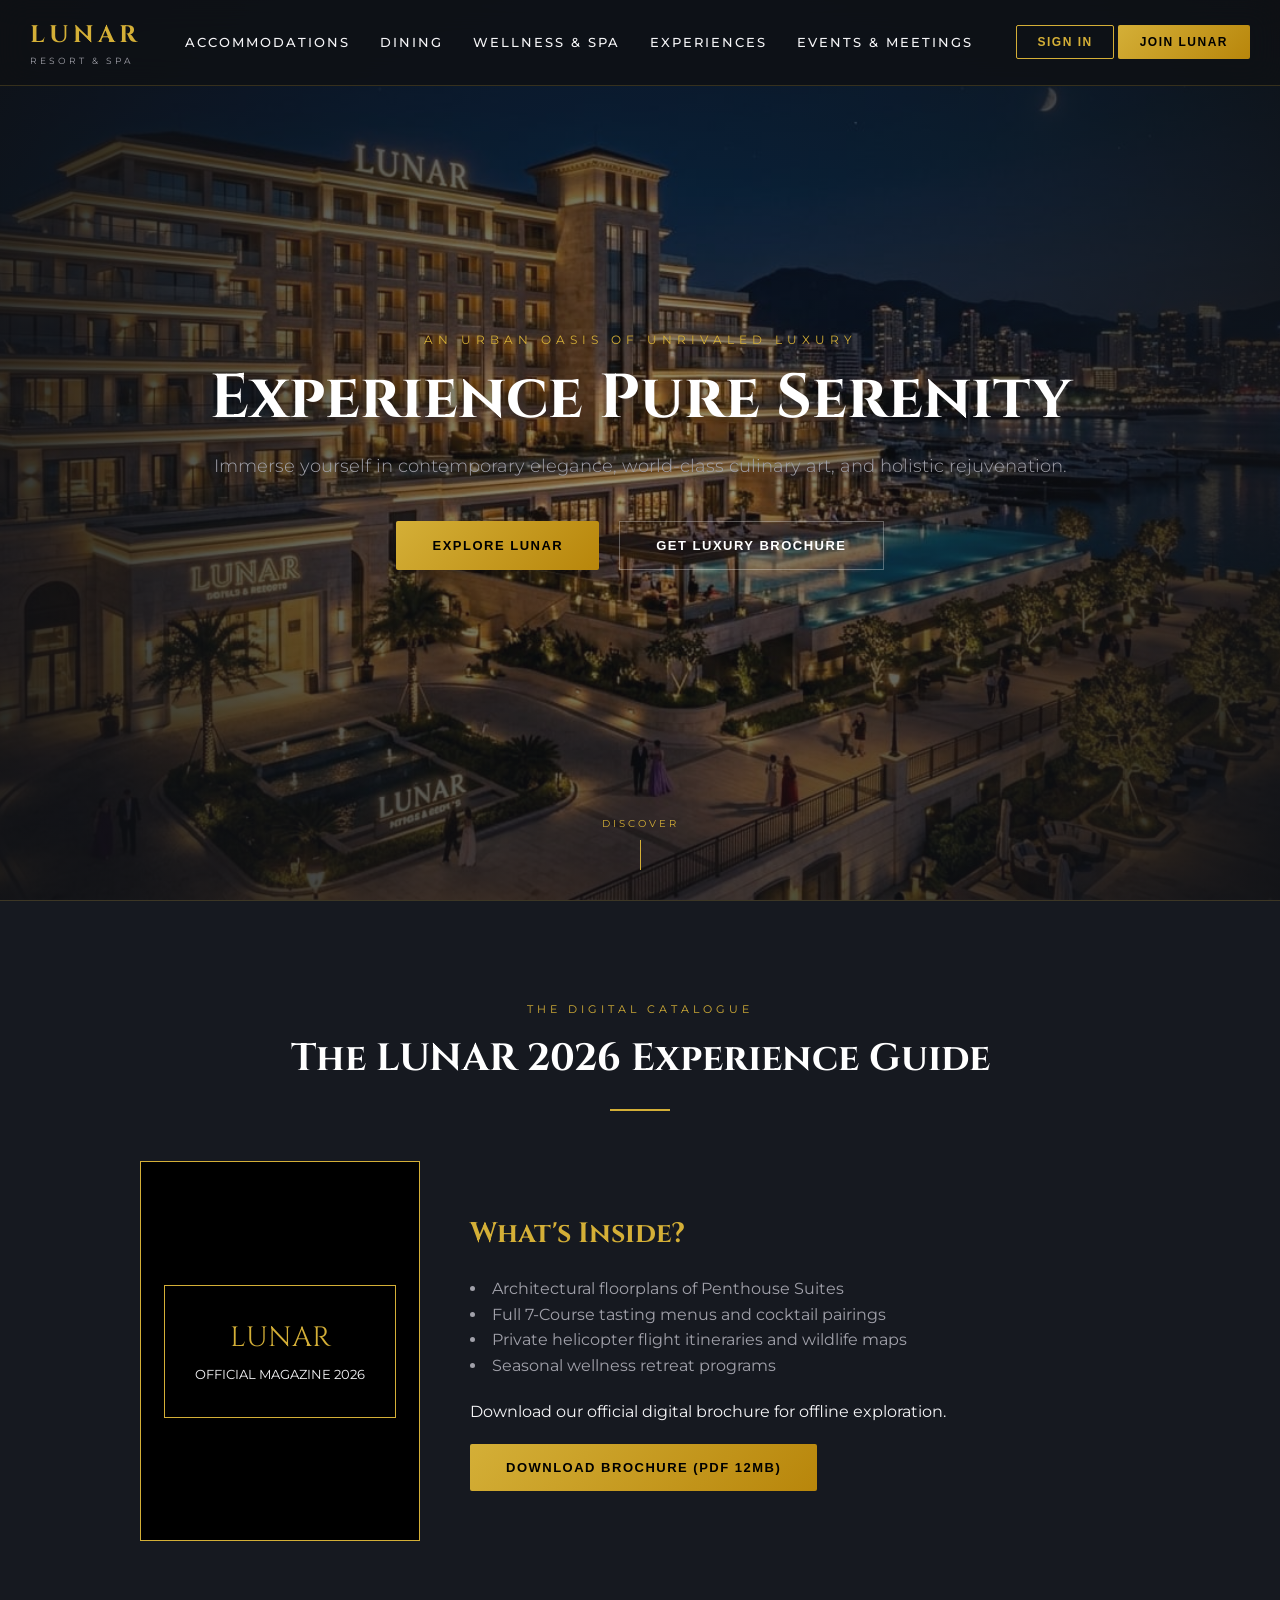
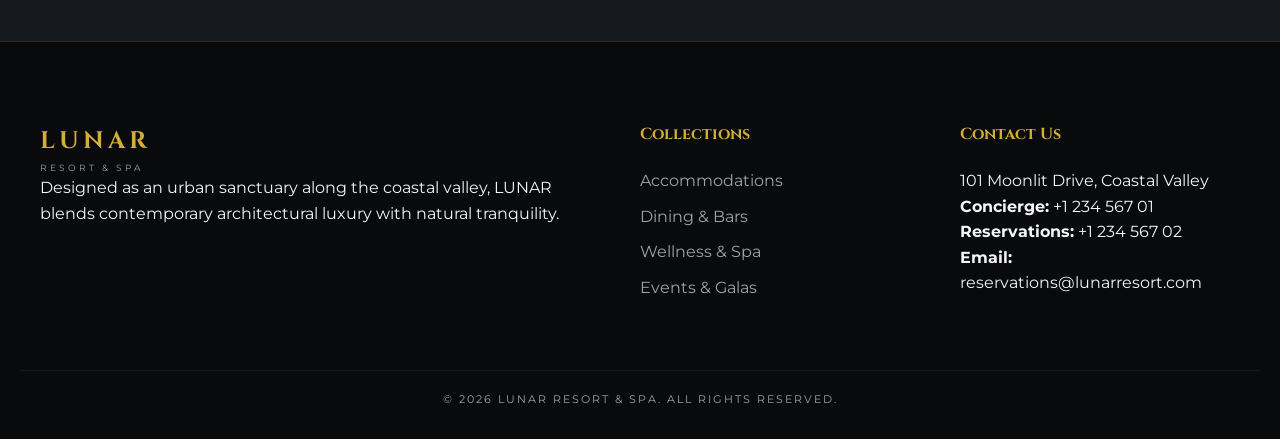
==== commit a0579b6f: "commit changes" ====
--- a/index.html
+++ b/index.html
@@ -3,114 +3,166 @@
 <head>
     <meta charset="UTF-8">
     <meta name="viewport" content="width=device-width, initial-scale=1.0">
-    <title>LUNAR RESORT</title>
+    <title>LUNAR RESORT | Luxury Hotel & Urban Retreat</title>
     <link rel="stylesheet" href="style.css">
-    <base target="_blank">
+    <link rel="preconnect" href="https://fonts.googleapis.com">
+    <link rel="preconnect" href="https://fonts.gstatic.com" crossorigin>
+    <link href="https://fonts.googleapis.com/css2?family=Cinzel:wght@400;600;700;800&family=Montserrat:wght@300;400;500;600;700&display=swap" rel="stylesheet">
 </head>
 <body>
-    <header>
-        <h1>LUNAR RESORT</h1>
-        <nav>
-            <span id="auth-links" class="header-auth-buttons"></span>
-            <button id="logout-link" onclick="logoutUser(event)" style="display: none;">Logout</button>
-        </nav>
+    <!-- HEADER / NAVIGATION -->
+    <header class="navbar">
+        <div class="nav-container">
+            <div class="brand-logo" onclick="window.location.reload()">
+                <span class="logo-title">LUNAR</span>
+                <span class="logo-subtitle">RESORT & SPA</span>
+            </div>
+            
+            <nav class="nav-menu">
+                <a href="javascript:void(0)" onclick="showServices('Hotel')" class="nav-link">Accommodations</a>
+                <a href="javascript:void(0)" onclick="showServices('Restaurant')" class="nav-link">Dining</a>
+                <a href="javascript:void(0)" onclick="showServices('Spa')" class="nav-link">Wellness & Spa</a>
+                <a href="javascript:void(0)" onclick="showServices('Travels')" class="nav-link">Experiences</a>
+                <a href="javascript:void(0)" onclick="showServices('Events')" class="nav-link">Events & Meetings</a>
+            </nav>
+
+            <div class="nav-actions">
+                <span id="auth-links">
+                    <button class="btn-outline-gold" onclick="openAuth(event, 'login')">Sign In</button>
+                    <button class="btn-gold" onclick="openAuth(event, 'register')">Join LUNAR</button>
+                </span>
+                <button id="logout-link" class="btn-outline-gold" onclick="logoutUser(event)" style="display: none;">Logout</button>
+            </div>
+        </div>
     </header>
 
-    <!-- WELCOME LANDING SECTION -->
-    <section id="welcome-section">
-        <h2>Welcome to Lunar</h2>
-        <p>Experience the ultimate getaway.</p>
-        <div class="button-group">
-            <button class="reserve-btn" onclick="openAuth(event, 'register')">Join the Experience</button>
-            <button onclick="document.getElementById('brochure-section').scrollIntoView({ behavior: 'smooth' });">Get our Brochure</button>
+    <!-- WELCOME HERO SECTION -->
+    <section id="welcome-section" class="hero-section">
+        <div class="hero-overlay"></div>
+        <div class="hero-content">
+            <span class="hero-tagline">AN URBAN OASIS OF UNRIVALED LUXURY</span>
+            <h1 class="hero-title">Experience Pure Serenity</h1>
+            <p class="hero-description">Immerse yourself in contemporary elegance, world-class culinary art, and holistic rejuvenation.</p>
+            <div class="hero-cta-group">
+                <button class="btn-gold-lg" onclick="showServices('Hotel')">Explore LUNAR</button>
+                <button class="btn-outline-light-lg" onclick="document.getElementById('brochure-section').scrollIntoView({ behavior: 'smooth' });">Get Luxury Brochure</button>
+            </div>
+        </div>
+        <div class="hero-scroll-indicator" onclick="showServices('Hotel')">
+            <span>DISCOVER</span>
+            <div class="scroll-line"></div>
         </div>
     </section>
 
     <!-- SERVICES TABS SECTION -->
-    <section id="services" style="display: none;">
-        <h3>Our Services</h3>
-        <div class="tab-container">
-            <button class="tab-link active" onclick="openTab(event, 'Hotel')">Hotel</button>
-            <button class="tab-link" onclick="openTab(event, 'Restaurant')">Restaurant</button>
+    <section id="services" class="services-wrapper" style="display: none;">
+        <div class="section-title-block">
+            <span class="sub-heading">CURATED LUXURY SERVICES</span>
+            <h2>The LUNAR Collections</h2>
+            <div class="gold-divider"></div>
+        </div>
+
+        <div class="tab-navigation">
+            <button class="tab-link active" onclick="openTab(event, 'Hotel')">Accommodations</button>
+            <button class="tab-link" onclick="openTab(event, 'Restaurant')">Dining & Lounge</button>
             <button class="tab-link" onclick="openTab(event, 'Spa')">Wellness & Spa</button>
-            <button class="tab-link" onclick="openTab(event, 'Travels')">Travels & Activities</button>
-            <button class="tab-link" onclick="openTab(event, 'Events')">Events & Meetings</button>
+            <button class="tab-link" onclick="openTab(event, 'Travels')">Adventures</button>
+            <button class="tab-link" onclick="openTab(event, 'Events')">Events & Galas</button>
         </div>
 
         <!-- 1. HOTEL TAB -->
         <div id="Hotel" class="tab-content" style="display:block;">
-            <div class="section-header">
-                <h3>LUNAR Accommodations</h3>
-                <p>Luxury redefined. Choose your perfect stay.</p>
-            </div>
-
             <div class="room-grid">
                 <div class="room-card" onclick="openHotelDetailPage('superior', 'Deposit')">
-                    <img src="images/superiorroom.jpg" alt="Superior Room">
-                    <h4>Superior Room</h4>
-                    <p>A spacious room with elegant furnishings, a queen-size bed, and a view of the resort gardens.</p>
-                    <span class="price">KSh 23,400 / Night</span>
-                    <div class="button-group">
-                        <button class="reserve-btn" onclick="event.stopPropagation(); openHotelDetailPage('superior', 'Deposit')">Pay Deposit</button>
-                        <button class="reserve-btn btn-highlight" onclick="event.stopPropagation(); openHotelDetailPage('superior', 'Full')">Pay Full</button>
+                    <div class="card-img-wrap">
+                        <img src="images/superiorroom.jpg" alt="Superior Room">
+                    </div>
+                    <div class="card-body">
+                        <h4>Superior Room</h4>
+                        <p>A spacious retreat featuring refined furnishings, a queen-size bed, and direct views of lush private gardens.</p>
+                        <span class="price">KSh 23,400 <small>/ Night</small></span>
+                        <div class="card-btn-row">
+                            <button class="btn-dark" onclick="event.stopPropagation(); openHotelDetailPage('superior', 'Deposit')">Pay Deposit</button>
+                            <button class="btn-gold" onclick="event.stopPropagation(); openHotelDetailPage('superior', 'Full')">Pay Full</button>
+                        </div>
                     </div>
                 </div>
 
                 <div class="room-card" onclick="openHotelDetailPage('deluxe', 'Deposit')">
-                    <img src="images/deluxeroom.jpg" alt="Deluxe Room">
-                    <div class="room-badge">Popular</div>
-                    <h4>Deluxe Room</h4>
-                    <p>An expansive room featuring a king-size bed, a comfortable seating area, and stunning ocean views.</p>
-                    <span class="price">KSh 32,500 / Night</span>
-                    <div class="button-group">
-                        <button class="reserve-btn" onclick="event.stopPropagation(); openHotelDetailPage('deluxe', 'Deposit')">Pay Deposit</button>
-                        <button class="reserve-btn btn-highlight" onclick="event.stopPropagation(); openHotelDetailPage('deluxe', 'Full')">Pay Full</button>
+                    <div class="card-img-wrap">
+                        <span class="room-badge">Popular</span>
+                        <img src="images/deluxeroom.jpg" alt="Deluxe Room">
+                    </div>
+                    <div class="card-body">
+                        <h4>Deluxe Ocean Room</h4>
+                        <p>Expansive coastal sanctuary boasting a plush king-size bed, private lounge area, and panoramic ocean vistas.</p>
+                        <span class="price">KSh 32,500 <small>/ Night</small></span>
+                        <div class="card-btn-row">
+                            <button class="btn-dark" onclick="event.stopPropagation(); openHotelDetailPage('deluxe', 'Deposit')">Pay Deposit</button>
+                            <button class="btn-gold" onclick="event.stopPropagation(); openHotelDetailPage('deluxe', 'Full')">Pay Full</button>
+                        </div>
                     </div>
                 </div>
 
                 <div class="room-card" onclick="openHotelDetailPage('junior-suite', 'Deposit')">
-                    <img src="images/juniorsuite.jpg" alt="Junior Suite">
-                    <h4>Junior Suite</h4>
-                    <p>Combines a sleeping area with a lounge space, offering more room to relax. Includes a private balcony.</p>
-                    <span class="price">KSh 45,500 / Night</span>
-                    <div class="button-group">
-                        <button class="reserve-btn" onclick="event.stopPropagation(); openHotelDetailPage('junior-suite', 'Deposit')">Pay Deposit</button>
-                        <button class="reserve-btn btn-highlight" onclick="event.stopPropagation(); openHotelDetailPage('junior-suite', 'Full')">Pay Full</button>
+                    <div class="card-img-wrap">
+                        <img src="images/juniorsuite.jpg" alt="Junior Suite">
+                    </div>
+                    <div class="card-body">
+                        <h4>Junior Suite</h4>
+                        <p>Seamlessly integrates an opulent sleeping quarter with a stylish lounge terrace and teak balcony.</p>
+                        <span class="price">KSh 45,500 <small>/ Night</small></span>
+                        <div class="card-btn-row">
+                            <button class="btn-dark" onclick="event.stopPropagation(); openHotelDetailPage('junior-suite', 'Deposit')">Pay Deposit</button>
+                            <button class="btn-gold" onclick="event.stopPropagation(); openHotelDetailPage('junior-suite', 'Full')">Pay Full</button>
+                        </div>
                     </div>
                 </div>
 
                 <div class="room-card" onclick="openHotelDetailPage('executive-suite', 'Deposit')">
-                    <img src="images/executivesuite.jpg" alt="Executive Suite">
-                    <h4>Executive Suite</h4>
-                    <p>Spacious living area, private balcony, and 24/7 butler service included for an unparalleled experience.</p>
-                    <span class="price">KSh 58,500 / Night</span>
-                    <div class="button-group">
-                        <button class="reserve-btn" onclick="event.stopPropagation(); openHotelDetailPage('executive-suite', 'Deposit')">Pay Deposit</button>
-                        <button class="reserve-btn btn-highlight" onclick="event.stopPropagation(); openHotelDetailPage('executive-suite', 'Full')">Pay Full</button>
+                    <div class="card-img-wrap">
+                        <img src="images/executivesuite.jpg" alt="Executive Suite">
+                    </div>
+                    <div class="card-body">
+                        <h4>Executive Suite</h4>
+                        <p>Architectural grandeur complete with private dining space, private balcony, and 24/7 dedicated butler service.</p>
+                        <span class="price">KSh 58,500 <small>/ Night</small></span>
+                        <div class="card-btn-row">
+                            <button class="btn-dark" onclick="event.stopPropagation(); openHotelDetailPage('executive-suite', 'Deposit')">Pay Deposit</button>
+                            <button class="btn-gold" onclick="event.stopPropagation(); openHotelDetailPage('executive-suite', 'Full')">Pay Full</button>
+                        </div>
                     </div>
                 </div>
 
                 <div class="room-card" onclick="openHotelDetailPage('presidential', 'Deposit')">
-                    <img src="images/presidentialsuite.jpg" alt="Presidential Suite">
-                    <div class="room-badge">Elite</div>
-                    <h4>Presidential Suite</h4>
-                    <p>The epitome of luxury. Features multiple bedrooms, a dining area, a private terrace with a jacuzzi, and panoramic ocean views.</p>
-                    <span class="price">KSh 156,000 / Night</span>
-                    <div class="button-group">
-                        <button class="reserve-btn" onclick="event.stopPropagation(); openHotelDetailPage('presidential', 'Deposit')">Pay Deposit</button>
-                        <button class="reserve-btn btn-highlight" onclick="event.stopPropagation(); openHotelDetailPage('presidential', 'Full')">Pay Full</button>
+                    <div class="card-img-wrap">
+                        <span class="room-badge elite">Elite</span>
+                        <img src="images/presidentialsuite.jpg" alt="Presidential Suite">
+                    </div>
+                    <div class="card-body">
+                        <h4>Presidential Suite</h4>
+                        <p>The pinnacle of luxury. Multiple master bedrooms, grand salon, private heated terrace jacuzzi, and ocean views.</p>
+                        <span class="price">KSh 156,000 <small>/ Night</small></span>
+                        <div class="card-btn-row">
+                            <button class="btn-dark" onclick="event.stopPropagation(); openHotelDetailPage('presidential', 'Deposit')">Pay Deposit</button>
+                            <button class="btn-gold" onclick="event.stopPropagation(); openHotelDetailPage('presidential', 'Full')">Pay Full</button>
+                        </div>
                     </div>
                 </div>
 
                 <div class="room-card" onclick="openHotelDetailPage('penthouse', 'Deposit')">
-                    <img src="images/lunarpenthouse.jpg" alt="Lunar Penthouse">
-                    <div class="room-badge vvip">VVIP</div>
-                    <h4>The Lunar Penthouse</h4>
-                    <p>Our top floor masterpiece. Features a private infinity pool, personal chef, and 360° panoramic views of the coastline.</p>
-                    <span class="price">KSh 325,000 / Night</span>
-                    <div class="button-group">
-                        <button class="reserve-btn" onclick="event.stopPropagation(); openHotelDetailPage('penthouse', 'Deposit')">Pay Deposit</button>
-                        <button class="reserve-btn btn-highlight" onclick="event.stopPropagation(); openHotelDetailPage('penthouse', 'Full')">Pay Full</button>
+                    <div class="card-img-wrap">
+                        <span class="room-badge vvip">VVIP</span>
+                        <img src="images/lunarpenthouse.jpg" alt="Lunar Penthouse">
+                    </div>
+                    <div class="card-body">
+                        <h4>The Lunar Penthouse</h4>
+                        <p>Crown-jewel rooftop residence. Features private infinity pool, personal executive chef, and 360° coastline views.</p>
+                        <span class="price">KSh 325,000 <small>/ Night</small></span>
+                        <div class="card-btn-row">
+                            <button class="btn-dark" onclick="event.stopPropagation(); openHotelDetailPage('penthouse', 'Deposit')">Pay Deposit</button>
+                            <button class="btn-gold" onclick="event.stopPropagation(); openHotelDetailPage('penthouse', 'Full')">Pay Full</button>
+                        </div>
                     </div>
                 </div>
             </div>
@@ -118,42 +170,49 @@
 
         <!-- 2. RESTAURANT TAB -->
         <div id="Restaurant" class="tab-content">
-            <div class="section-header">
-                <h3>LUNAR Dining</h3>
-                <p>Gourmet flavors, locally sourced.</p>
-            </div>
-
             <div class="room-grid">
                 <div class="room-card" onclick="openServiceDetailPage('main-course', 'Full')">
-                    <img src="images/food1.jpg" alt="Main Course">
-                    <h4>Main Course</h4>
-                    <p>Exquisite dishes prepared by our world-class chefs.</p>
-                    <span class="price">KSh 3,250 / Reservation</span>
-                    <div class="button-group">
-                        <button class="reserve-btn" onclick="event.stopPropagation(); openServiceDetailPage('main-course', 'Deposit')">Pay Deposit</button>
-                        <button class="reserve-btn btn-highlight" onclick="event.stopPropagation(); openServiceDetailPage('main-course', 'Full')">Pay Full</button>
+                    <div class="card-img-wrap">
+                        <img src="images/food1.jpg" alt="Main Course">
+                    </div>
+                    <div class="card-body">
+                        <h4>Main Course Fine Dining</h4>
+                        <p>Exquisite gourmet creations curated by our award-winning international master chefs.</p>
+                        <span class="price">KSh 3,250 <small>/ Reservation</small></span>
+                        <div class="card-btn-row">
+                            <button class="btn-dark" onclick="event.stopPropagation(); openServiceDetailPage('main-course', 'Deposit')">Pay Deposit</button>
+                            <button class="btn-gold" onclick="event.stopPropagation(); openServiceDetailPage('main-course', 'Full')">Pay Full</button>
+                        </div>
                     </div>
                 </div>
 
                 <div class="room-card" onclick="openServiceDetailPage('drinks-bar', 'Full')">
-                    <img src="images/bar2.jpg" alt="Drinks">
-                    <h4>Drinks & Bar</h4>
-                    <p>Fine wines and signature cocktails.</p>
-                    <span class="price">KSh 3,900 / Reservation</span>
-                    <div class="button-group">
-                        <button class="reserve-btn" onclick="event.stopPropagation(); openServiceDetailPage('drinks-bar', 'Deposit')">Pay Deposit</button>
-                        <button class="reserve-btn btn-highlight" onclick="event.stopPropagation(); openServiceDetailPage('drinks-bar', 'Full')">Pay Full</button>
+                    <div class="card-img-wrap">
+                        <img src="images/bar2.jpg" alt="Drinks">
+                    </div>
+                    <div class="card-body">
+                        <h4>The Cellar & Mixology Bar</h4>
+                        <p>Rare vintage wines, aged spirits, and bespoke craft cocktails in a dark opulent setting.</p>
+                        <span class="price">KSh 3,900 <small>/ Reservation</small></span>
+                        <div class="card-btn-row">
+                            <button class="btn-dark" onclick="event.stopPropagation(); openServiceDetailPage('drinks-bar', 'Deposit')">Pay Deposit</button>
+                            <button class="btn-gold" onclick="event.stopPropagation(); openServiceDetailPage('drinks-bar', 'Full')">Pay Full</button>
+                        </div>
                     </div>
                 </div>
 
                 <div class="room-card" onclick="openServiceDetailPage('lunar-club', 'Full')">
-                    <img src="images/club1.jpg" alt="The Lunar Bar">
-                    <h4>The Lunar Club</h4>
-                    <p>Live entertainment and late-night bites.</p>
-                    <span class="price">KSh 2,860 / Table</span>
-                    <div class="button-group">
-                        <button class="reserve-btn" onclick="event.stopPropagation(); openServiceDetailPage('lunar-club', 'Deposit')">Pay Deposit</button>
-                        <button class="reserve-btn btn-highlight" onclick="event.stopPropagation(); openServiceDetailPage('lunar-club', 'Full')">Pay Full</button>
+                    <div class="card-img-wrap">
+                        <img src="images/club1.jpg" alt="The Lunar Bar">
+                    </div>
+                    <div class="card-body">
+                        <h4>The Lunar Lounge & Club</h4>
+                        <p>Exclusive VIP tables featuring live acoustic jazz, world-class DJs, and premium night bites.</p>
+                        <span class="price">KSh 2,860 <small>/ Table</small></span>
+                        <div class="card-btn-row">
+                            <button class="btn-dark" onclick="event.stopPropagation(); openServiceDetailPage('lunar-club', 'Deposit')">Pay Deposit</button>
+                            <button class="btn-gold" onclick="event.stopPropagation(); openServiceDetailPage('lunar-club', 'Full')">Pay Full</button>
+                        </div>
                     </div>
                 </div>
             </div>
@@ -161,115 +220,189 @@
 
         <!-- 3. SPA TAB -->
         <div id="Spa" class="tab-content">
-            <div class="section-header">
-                <h3>LUNAR Wellness & Spa</h3>
-                <p>Rejuvenate your body and soul with our world-class treatments.</p>
-            </div>
-
             <div class="room-grid">
                 <div class="room-card" onclick="openServiceDetailPage('body-massage', 'Full')">
-                    <img src="images/bodymassage.jpg" alt="Full Body Massage">
-                    <h4>Full Body Massage</h4>
-                    <p>A restorative deep-tissue massage designed to release tension and improve circulation.</p>
-                    <span class="price">KSh 15,600 / Session</span>
-                    <button class="reserve-btn btn-highlight" style="width: 100%;">Book Session & Pay</button>
+                    <div class="card-img-wrap">
+                        <img src="images/bodymassage.jpg" alt="Full Body Massage">
+                    </div>
+                    <div class="card-body">
+                        <h4>Deep Tissue Body Therapy</h4>
+                        <p>A restorative massage designed to release muscle tension with organic essential oils.</p>
+                        <span class="price">KSh 15,600 <small>/ Session</small></span>
+                        <button class="btn-gold full-width">Book Session & Pay</button>
+                    </div>
                 </div>
 
                 <div class="room-card" onclick="openServiceDetailPage('barber-services', 'Full')">
-                    <img src="images/barbershop.jpg" alt="Barber Services">
-                    <h4>Barber Services</h4>
-                    <p>Premium grooming including haircuts, shaves, and facial treatments.</p>
-                    <span class="price">KSh 6,500 / Session</span>
-                    <button class="reserve-btn btn-highlight" style="width: 100%;">Book Appointment & Pay</button>
+                    <div class="card-img-wrap">
+                        <img src="images/barbershop.jpg" alt="Barber Services">
+                    </div>
+                    <div class="card-body">
+                        <h4>Gentlemen's Barber Lounge</h4>
+                        <p>Precision haircuts, traditional hot towel shaves, and facial revitalization.</p>
+                        <span class="price">KSh 6,500 <small>/ Session</small></span>
+                        <button class="btn-gold full-width">Book Grooming & Pay</button>
+                    </div>
                 </div>
 
                 <div class="room-card" onclick="openServiceDetailPage('hair-salon', 'Full')">
-                    <img src="images/salon.jpg" alt="Hair Salon">
-                    <h4>Hair Salon</h4>
-                    <p>Expert styling, coloring, and treatments for a refreshing new look.</p>
-                    <span class="price">KSh 10,400 / Session</span>
-                    <button class="reserve-btn btn-highlight" style="width: 100%;">Book Salon & Pay</button>
+                    <div class="card-img-wrap">
+                        <img src="images/salon.jpg" alt="Hair Salon">
+                    </div>
+                    <div class="card-body">
+                        <h4>Couture Hair Salon</h4>
+                        <p>Expert hair styling, custom coloring, and luxury scalp treatments.</p>
+                        <span class="price">KSh 10,400 <small>/ Session</small></span>
+                        <button class="btn-gold full-width">Book Salon & Pay</button>
+                    </div>
                 </div>
 
                 <div class="room-card" onclick="openServiceDetailPage('manipedi', 'Full')">
-                    <img src="images/manipedi.jpg" alt="Manicure / Pedicure">
-                    <h4>Manicure / Pedicure</h4>
-                    <p>Complete nail care services for hands and feet in a relaxing environment.</p>
-                    <span class="price">KSh 7,800 / Session</span>
-                    <button class="reserve-btn btn-highlight" style="width: 100%;">Book Session & Pay</button>
+                    <div class="card-img-wrap">
+                        <img src="images/manipedi.jpg" alt="Manicure / Pedicure">
+                    </div>
+                    <div class="card-body">
+                        <h4>Luxury Manicure & Pedicure</h4>
+                        <p>Total nail restoration, exfoliation, and nail artistry in a soothing environment.</p>
+                        <span class="price">KSh 7,800 <small>/ Session</small></span>
+                        <button class="btn-gold full-width">Book Session & Pay</button>
+                    </div>
                 </div>
 
                 <div class="room-card" onclick="openServiceDetailPage('sauna', 'Full')">
-                    <img src="images/sauna.jpg" alt="Sauna">
-                    <h4>Sauna Access</h4>
-                    <p>Detoxify and relax in our premium wood-fired and steam saunas.</p>
-                    <span class="price">KSh 5,200 / Hour</span>
-                    <button class="reserve-btn btn-highlight" style="width: 100%;">Book Sauna & Pay</button>
+                    <div class="card-img-wrap">
+                        <img src="images/sauna.jpg" alt="Sauna">
+                    </div>
+                    <div class="card-body">
+                        <h4>Herbal Sauna & Steam Suite</h4>
+                        <p>Detoxify in cedarwood Finnish saunas followed by cool plunge pool therapy.</p>
+                        <span class="price">KSh 5,200 <small>/ Hour</small></span>
+                        <button class="btn-gold full-width">Book Thermal Pass & Pay</button>
+                    </div>
                 </div>
 
                 <div class="room-card" onclick="openServiceDetailPage('gym', 'Full')">
-                    <img src="images/gym.jpg" alt="GYM">
-                    <h4>State-of-the-Art GYM</h4>
-                    <p>Full access to our fitness center equipped with modern machines and weights.</p>
-                    <span class="price">KSh 3,900 / Day</span>
-                    <button class="reserve-btn btn-highlight" style="width: 100%;">Get Pass & Pay</button>
+                    <div class="card-img-wrap">
+                        <img src="images/gym.jpg" alt="GYM">
+                    </div>
+                    <div class="card-body">
+                        <h4>Fitness & Health Club</h4>
+                        <p>Full state-of-the-art cardiovascular and strength conditioning equipment with personal trainers.</p>
+                        <span class="price">KSh 3,900 <small>/ Day</small></span>
+                        <button class="btn-gold full-width">Get Gym Pass & Pay</button>
+                    </div>
                 </div>
             </div>
         </div>
 
         <!-- 4. TRAVELS & ACTIVITIES TAB -->
         <div id="Travels" class="tab-content">
-            <div class="section-header">
-                <h1>LUNAR Adventures</h1>
-                <p>Explore the wild and the sky with our curated experiences.</p>
-            </div>
-
-            <div class="adventure-section">
-                <h2>Premium Travels</h2>
-                <div class="room-grid">
-                    <div class="room-card" onclick="openServiceDetailPage('chopper-ride', 'Deposit')">
+            <div class="room-grid">
+                <div class="room-card" onclick="openServiceDetailPage('chopper-ride', 'Deposit')">
+                    <div class="card-img-wrap">
                         <img src="images/chopperrides.jpg" alt="Chopper Ride">
-                        <h4>Chopper Rides</h4>
-                        <p>Private aerial tours of the resort and surrounding coastline.</p>
-                        <span class="price">KSh 58,500 / Flight</span>
-                        <button class="reserve-btn btn-highlight" style="width: 100%;">Book Flight & Pay</button>
-                    </div>
-
-                    <div class="room-card" onclick="openServiceDetailPage('guided-safari', 'Deposit')">
+                    </div>
+                    <div class="card-body">
+                        <h4>Private Chopper Flight</h4>
+                        <p>Scenic aerial heli-tours across the picturesque rift coastline and national reserves.</p>
+                        <span class="price">KSh 58,500 <small>/ Flight</small></span>
+                        <button class="btn-gold full-width">Book Heli-Flight & Pay</button>
+                    </div>
+                </div>
+
+                <div class="room-card" onclick="openServiceDetailPage('guided-safari', 'Deposit')">
+                    <div class="card-img-wrap">
                         <img src="images/safaris.jpg" alt="Safari">
-                        <h4>Guided Safaris</h4>
-                        <p>Choose your vehicle: Open-top Jeep or Luxury SUV.</p>
-                        <span class="price">KSh 26,000 / Vehicle</span>
-                        <button class="reserve-btn btn-highlight" style="width: 100%;">Book Safari & Pay</button>
-                    </div>
-                </div>
-            </div>
-
-            <div class="adventure-section">
-                <h2>Resort Activities</h2>
-                <div class="room-grid">
-                    <div class="room-card" onclick="openServiceDetailPage('horse-riding', 'Full')">
+                    </div>
+                    <div class="card-body">
+                        <h4>Luxury Guided Safari</h4>
+                        <p>Custom open-top Jeep or luxury SUV game drives with professional wildlife experts.</p>
+                        <span class="price">KSh 26,000 <small>/ Vehicle</small></span>
+                        <button class="btn-gold full-width">Book Safari & Pay</button>
+                    </div>
+                </div>
+
+                <div class="room-card" onclick="openServiceDetailPage('horse-riding', 'Full')">
+                    <div class="card-img-wrap">
                         <img src="images/horseriding.jpg" alt="Horse Riding">
-                        <h4>Horse Riding</h4>
-                        <p>Explore scenic trails on horseback. Suitable for all skill levels.</p>
-                        <span class="price">KSh 6,500 / Hour</span>
-                        <button class="reserve-btn btn-highlight" style="width: 100%;">Book Trail & Pay</button>
-                    </div>
-
-                    <div class="room-card" onclick="openServiceDetailPage('archery', 'Full')">
+                    </div>
+                    <div class="card-body">
+                        <h4>Beachfront Horse Riding</h4>
+                        <p>Guided coastal trails on noble thoroughbred horses suitable for all experience levels.</p>
+                        <span class="price">KSh 6,500 <small>/ Hour</small></span>
+                        <button class="btn-gold full-width">Book Riding Trail & Pay</button>
+                    </div>
+                </div>
+
+                <div class="room-card" onclick="openServiceDetailPage('archery', 'Full')">
+                    <div class="card-img-wrap">
                         <img src="images/archery.jpg" alt="Archery">
-                        <h4>Archery</h4>
-                        <p>Test your aim at our professional archery range. Equipment provided.</p>
-                        <span class="price">KSh 3,900 / Session</span>
-                        <button class="reserve-btn btn-highlight" style="width: 100%;">Book Range & Pay</button>
-                    </div>
-
-                    <div class="room-card" onclick="openServiceDetailPage('quad-bikes', 'Full')">
+                    </div>
+                    <div class="card-body">
+                        <h4>Precision Archery Range</h4>
+                        <p>Master target shooting with Olympic-grade recurve bows under professional guidance.</p>
+                        <span class="price">KSh 3,900 <small>/ Session</small></span>
+                        <button class="btn-gold full-width">Book Range & Pay</button>
+                    </div>
+                </div>
+
+                <div class="room-card" onclick="openServiceDetailPage('quad-bikes', 'Full')">
+                    <div class="card-img-wrap">
                         <img src="images/quadbikes.jpg" alt="Quad Bikes">
-                        <h4>Quad Bikes</h4>
-                        <p>An adrenaline-fueled ride through our custom-built off-road tracks.</p>
-                        <span class="price">KSh 9,750 / Hour</span>
-                        <button class="reserve-btn btn-highlight" style="width: 100%;">Book Track & Pay</button>
+                    </div>
+                    <div class="card-body">
+                        <h4>Off-Road Quad Biking</h4>
+                        <p>High-energy ATV excursions traversing custom nature trails and coastal tracks.</p>
+                        <span class="price">KSh 9,750 <small>/ Hour</small></span>
+                        <button class="btn-gold full-width">Book Track & Pay</button>
+                    </div>
+                </div>
+
+                <div class="room-card" onclick="openServiceDetailPage('hiking', 'Full')">
+                    <div class="card-img-wrap">
+                        <img src="images/hiking.jpg" alt="Hiking">
+                    </div>
+                    <div class="card-body">
+                        <h4>Scenic Mountain Hiking</h4>
+                        <p>Guided ridge and valley hikes through lush trails, panoramic viewpoints, and serene wilderness stops.</p>
+                        <span class="price">KSh 7,800 <small>/ Group</small></span>
+                        <button class="btn-gold full-width">Book Hike & Pay</button>
+                    </div>
+                </div>
+
+                <div class="room-card" onclick="openServiceDetailPage('team-building', 'Deposit')">
+                    <div class="card-img-wrap">
+                        <img src="images/teambuilding.jpg" alt="Team Building">
+                    </div>
+                    <div class="card-body">
+                        <h4>Team Building Retreat</h4>
+                        <p>Collaborative adventure challenges, leadership drills, and strategy sessions hosted in a luxury camp environment.</p>
+                        <span class="price">KSh 18,500 <small>/ Session</small></span>
+                        <button class="btn-gold full-width">Book Retreat & Pay</button>
+                    </div>
+                </div>
+
+                <div class="room-card" onclick="openServiceDetailPage('swimming', 'Full')">
+                    <div class="card-img-wrap">
+                        <img src="images/swimming.jpg" alt="Swimming">
+                    </div>
+                    <div class="card-body">
+                        <h4>Private Pool & Swimming</h4>
+                        <p>Sunlit infinity pool access with private coaching, relaxation zones, and wellness-focused aqua sessions.</p>
+                        <span class="price">KSh 4,600 <small>/ Hour</small></span>
+                        <button class="btn-gold full-width">Book Swim Session & Pay</button>
+                    </div>
+                </div>
+
+                <div class="room-card" onclick="openServiceDetailPage('hot-air-balloon', 'Deposit')">
+                    <div class="card-img-wrap">
+                        <img src="images/hotairballoon.jpg" alt="Hot Air Balloon">
+                    </div>
+                    <div class="card-body">
+                        <h4>Hot Air Balloon Safari</h4>
+                        <p>Sunrise balloon journeys above the coastline and open savannah with a luxury champagne breakfast follow-up.</p>
+                        <span class="price">KSh 42,000 <small>/ Flight</small></span>
+                        <button class="btn-gold full-width">Book Balloon & Pay</button>
                     </div>
                 </div>
             </div>
@@ -277,58 +410,54 @@
 
         <!-- 5. EVENTS TAB -->
         <div id="Events" class="tab-content">
-            <div class="section-header">
-                <h3>LUNAR Events & Meetings</h3>
-                <p>Host your prestigious gatherings in our world-class facilities.</p>
-            </div>
-
             <div class="room-grid">
                 <div class="room-card" onclick="openServiceDetailPage('ballroom', 'Deposit')">
-                    <img src="images/ballroom2.jpg" alt="Ballroom">
-                    <div class="room-badge">Wedding Choice</div>
-                    <h4>The Lunar Ballroom</h4>
-                    <p>Perfect for weddings and large galas. Features crystal chandeliers and a grand stage.</p>
-                    <ul class="activity-details">
-                        <li><strong>Capacity:</strong> 1000 Guests</li>
-                        <li><strong>Features:</strong> Full AV, Catering Kitchen</li>
-                    </ul>
-                    <span class="price">KSh 325,000 / Day</span>
-                    <button class="reserve-btn btn-highlight" style="width: 100%;">Reserve Venue & Pay</button>
+                    <div class="card-img-wrap">
+                        <span class="room-badge">Weddings & Galas</span>
+                        <img src="images/ballroom2.jpg" alt="Ballroom">
+                    </div>
+                    <div class="card-body">
+                        <h4>The Amethyst Grand Ballroom</h4>
+                        <p>Pillarless luxury ballroom for up to 1,000 guests, complete with crystal chandeliers and stage setups.</p>
+                        <span class="price">KSh 325,000 <small>/ Day</small></span>
+                        <button class="btn-gold full-width">Reserve Ballroom & Pay</button>
+                    </div>
                 </div>
 
                 <div class="room-card" onclick="openServiceDetailPage('boardroom', 'Deposit')">
-                    <img src="images/boardroom3.jpg" alt="Boardroom">
-                    <h4>Executive Boardroom</h4>
-                    <p>Ideal for corporate meetings and strategy sessions in total privacy.</p>
-                    <ul class="activity-details">
-                        <li><strong>Capacity:</strong> 20 Guests</li>
-                        <li><strong>Features:</strong> 4K Display, Video Conferencing</li>
-                    </ul>
-                    <span class="price">KSh 78,000 / Day</span>
-                    <button class="reserve-btn btn-highlight" style="width: 100%;">Reserve Boardroom & Pay</button>
-                </div>
-            </div>
-
-            <div class="spa-booking-container">
-                <h5>Inquire About an Event</h5>
-                <form id="event-form" onsubmit="handleEventFormSubmit(event)">
+                    <div class="card-img-wrap">
+                        <img src="images/boardroom3.jpg" alt="Boardroom">
+                    </div>
+                    <div class="card-body">
+                        <h4>Executive Boardroom Suite</h4>
+                        <p>Sleek confidential meeting venue equipped with 4K video conferencing and ergonomic seating for 20.</p>
+                        <span class="price">KSh 78,000 <small>/ Day</small></span>
+                        <button class="btn-gold full-width">Reserve Boardroom & Pay</button>
+                    </div>
+                </div>
+            </div>
+
+            <div class="event-inquiry-card">
+                <h3>Request a Bespoke Event Quote</h3>
+                <p>Planning a wedding, corporate retreat, or private banquet? Get an instant calculated package.</p>
+                <form id="event-form" onsubmit="handleEventFormSubmit(event)" class="event-form-grid">
                     <div class="form-group">
-                        <label for="event-type">Type of Event:</label>
+                        <label for="event-type-select">Event Category</label>
                         <select id="event-type-select" name="event-type">
-                            <option value="wedding">Wedding</option>
-                            <option value="corporate">Corporate Meeting</option>
-                            <option value="conference">Conference</option>
-                            <option value="party">Private Party</option>
+                            <option value="wedding">Luxury Wedding Celebration</option>
+                            <option value="corporate">Corporate Strategy Summit</option>
+                            <option value="conference">International Conference</option>
+                            <option value="party">VIP Private Banquet</option>
                         </select>
                     </div>
 
                     <div class="form-group">
-                        <label for="guest-count">Estimated Guests:</label>
-                        <input type="number" id="guest-count" name="guest-count" placeholder="e.g. 50" required min="1">
-                    </div>
-
-                    <div class="button-group">
-                        <button type="submit" class="reserve-btn btn-highlight" style="width: 100%;">Request Quote & Reserve</button>
+                        <label for="guest-count">Estimated Guests</label>
+                        <input type="number" id="guest-count" name="guest-count" placeholder="e.g. 100" required min="1">
+                    </div>
+
+                    <div class="form-group full-width-btn">
+                        <button type="submit" class="btn-gold-lg width-100">Calculate Quote & Book</button>
                     </div>
                 </form>
             </div>
@@ -338,51 +467,53 @@
     <!-- DASHBOARD WELCOME SCREEN -->
     <section id="dashboard-welcome" style="display: none;">
         <div class="dashboard-content">
-            <h2>Welcome to LUNAR</h2>
-            <p>Your ultimate getaway awaits. What would you like to do today?</p>
-            <button class="reserve-btn btn-highlight" onclick="showServices()">Explore Our Services</button>
+            <span class="hero-tagline">GUEST DASHBOARD</span>
+            <h2 id="dashboard-user-greeting">Welcome Back to LUNAR</h2>
+            <p>Your luxury getaway is active. Select an experience below to manage your itinerary.</p>
+            <button class="btn-gold-lg" onclick="showServices('Hotel')">Explore Our Collections</button>
         </div>
     </section>
 
     <!-- AUTHENTICATION CONTAINER -->
     <div id="Auth" class="tab-content" style="display: none;">
+        <div class="auth-overlay" onclick="closeAuthModal()"></div>
         <div class="auth-wrapper">
             <div class="auth-container" id="sliding-box">
                 <div class="auth-form">
-                    <h3>Join LUNAR</h3>
-                    <p>Create an account to manage your bookings.</p>
+                    <h3>Join LUNAR Sanctuary</h3>
+                    <p>Create an account to manage your reservations and exclusive privileges.</p>
                     <form onsubmit="registerUser(event)">
                         <div class="form-group">
                             <label for="reg-name">Full Name</label>
-                            <input type="text" id="reg-name" name="reg-name" placeholder="Enter your name" required>
+                            <input type="text" id="reg-name" name="reg-name" placeholder="John Doe" required>
                         </div>
                         <div class="form-group">
                             <label for="reg-email">Email Address</label>
-                            <input type="email" id="reg-email" name="reg-email" placeholder="email@example.com" required>
+                            <input type="email" id="reg-email" name="reg-email" placeholder="name@example.com" required>
                         </div>
                         <div class="form-group">
                             <label for="reg-password">Password</label>
                             <input type="password" id="reg-password" name="reg-password" placeholder="••••••••" required>
                         </div>
-                        <button type="submit" class="reserve-btn btn-highlight" style="width: 100%;">Create Account</button>
-                        <p style="margin-top: 15px; font-size: 0.9rem;">Have an account? <a href="#" onclick="event.preventDefault(); toggleAuth()" class="toggle-link">Log in</a></p>
+                        <button type="submit" class="btn-gold full-width">Create VIP Account</button>
+                        <p class="auth-switch-text">Already a guest? <a href="javascript:void(0)" onclick="toggleAuth('login')" class="toggle-link">Sign In</a></p>
                     </form>
                 </div>
 
                 <div class="auth-form">
                     <h3>Welcome Back</h3>
-                    <p>Log in to access your LUNAR dashboard.</p>
+                    <p>Sign in to access your LUNAR guest account and stays.</p>
                     <form onsubmit="loginUser(event)">
                         <div class="form-group">
                             <label for="login-email">Email Address</label>
-                            <input type="email" id="login-email" name="login-email" placeholder="email@example.com" required>
+                            <input type="email" id="login-email" name="login-email" placeholder="name@example.com" required>
                         </div>
                         <div class="form-group">
                             <label for="login-password">Password</label>
                             <input type="password" id="login-password" name="login-password" placeholder="••••••••" required>
                         </div>
-                        <button type="submit" class="reserve-btn btn-highlight" style="width: 100%;">Log In</button>
-                        <p style="margin-top: 15px; font-size: 0.9rem;">Don't have an account? <a href="#" onclick="event.preventDefault(); toggleAuth()" class="toggle-link">Register</a></p>
+                        <button type="submit" class="btn-gold full-width">Sign In</button>
+                        <p class="auth-switch-text">New to LUNAR? <a href="javascript:void(0)" onclick="toggleAuth('register')" class="toggle-link">Register Here</a></p>
                     </form>
                 </div>
             </div>
@@ -390,56 +521,41 @@
     </div>
 
     <!-- BROCHURE SECTION -->
-    <section id="brochure-section" style="padding: 50px 20px; background-color: #fff;">
-        <div class="section-header">
-            <h3>The LUNAR Brochure</h3>
-            <p>Take a piece of paradise with you.</p>
+    <section id="brochure-section" class="brochure-section">
+        <div class="section-title-block">
+            <span class="sub-heading">THE DIGITAL CATALOGUE</span>
+            <h2>The LUNAR 2026 Experience Guide</h2>
+            <div class="gold-divider"></div>
         </div>
 
         <div class="brochure-container">
             <div class="brochure-preview">
                 <div class="brochure-page">
-                    <span>LUNAR 2026</span>
-                    <small>Official Guide</small>
+                    <span class="brand-text">LUNAR</span>
+                    <small>OFFICIAL MAGAZINE 2026</small>
                 </div>
             </div>
 
             <div class="brochure-info">
-                <h4>What's Inside?</h4>
-                <ul>
-                    <li>Exclusive Penthouse Floorplans</li>
-                    <li>Full 5-Course Tasting Menus</li>
-                    <li>Private Safari Map & Routes</li>
-                    <li>Seasonal Wellness Retreat Dates</li>
+                <h3>What's Inside?</h3>
+                <ul class="brochure-list">
+                    <li>Architectural floorplans of Penthouse Suites</li>
+                    <li>Full 7-Course tasting menus and cocktail pairings</li>
+                    <li>Private helicopter flight itineraries and wildlife maps</li>
+                    <li>Seasonal wellness retreat programs</li>
                 </ul>
-                <p>Download our 24-page digital brochure for offline viewing.</p>
-
-                <a href="#" class="reserve-btn btn-highlight" download>Download PDF Brochure (12MB)</a>
+                <p>Download our official digital brochure for offline exploration.</p>
+                <button onclick="downloadBrochurePDF()" class="btn-gold-lg inline-btn">Download Brochure (PDF 12MB)</button>
             </div>
         </div>
     </section>
 
     <!-- FULL-PAGE HOTEL SHOWCASE VIEW -->
     <div id="hotel-fullpage-view" class="hotel-fullpage" style="display: none;">
-        <header class="fp-nav">
-            <button type="button" class="fp-back-btn" onclick="closeHotelDetailPage()">
-                <svg width="20" height="20" viewBox="0 0 24 24" fill="none" stroke="currentColor" stroke-width="2.5" stroke-linecap="round" stroke-linejoin="round"><line x1="19" y1="12" x2="5" y2="12"></line><polyline points="12 19 5 12 12 5"></polyline></svg>
-                <span>Back to Accommodations</span>
-            </button>
-            <div class="fp-nav-brand">
-                <span class="fp-brand-title">LUNAR RESORT</span>
-                <span class="fp-brand-sub">Accommodations & Suites</span>
-            </div>
-            <button type="button" class="fp-close-btn" onclick="closeHotelDetailPage()" title="Close">&times;</button>
-        </header>
-
         <main class="fp-content">
             <section class="fp-room-header">
                 <div class="fp-header-left">
-                    <div class="fp-badge-container">
-                        <span id="fp-badge" class="fp-badge" style="display: none;"></span>
-                        <span class="fp-category-tag">LUNAR Signature Stay</span>
-                    </div>
+                    <span class="fp-category-tag">LUNAR SIGNATURE STAY</span>
                     <h1 id="fp-title" class="fp-title">Room Name</h1>
                     <p id="fp-tagline" class="fp-tagline">Room Tagline</p>
                 </div>
@@ -454,22 +570,16 @@
             <section class="fp-gallery-section">
                 <div class="fp-gallery-hero">
                     <img id="fp-main-img" src="" alt="Room Showcase" class="fp-main-img">
-                    <div class="fp-gallery-badge">
-                        <span id="fp-photo-counter">Photo 1 of 4</span>
-                    </div>
-                </div>
-                <div class="fp-thumbnails" id="fp-thumbnail-strip"></div>
+                </div>
+                <div class="fp-thumbnail-strip" id="fp-thumbnail-strip">
+                    <!-- Dynamic thumbs loaded by JS -->
+                </div>
             </section>
 
             <section class="fp-details-section">
-                <div class="fp-specs-grid" id="fp-specs-grid"></div>
                 <div class="fp-overview-block">
                     <h3>The Experience</h3>
                     <p id="fp-description">Room description...</p>
-                </div>
-                <div class="fp-amenities-block">
-                    <h3>Included In-Suite Luxuries</h3>
-                    <ul class="fp-amenities-list" id="fp-amenities-list"></ul>
                 </div>
             </section>
 
@@ -481,38 +591,38 @@
 
                 <div class="fp-dates-row">
                     <div class="fp-date-box">
-                        <label for="fp-checkin">Check-in</label>
-                        <input type="date" id="fp-checkin" onchange="updateStayCalculation()">
-                    </div>
-                    <div class="fp-date-separator">
-                        <span>to</span>
+                        <label>Check-in Date</label>
+                        <div class="fp-date-field">
+                            <input type="text" id="fp-checkin" class="fp-date-input" readonly>
+                            <button type="button" class="fp-date-trigger" onclick="toggleCalendar('fp-checkin')" aria-label="Open check-in calendar">▾</button>
+                            <div class="fp-calendar-popover" data-target="fp-checkin"></div>
+                        </div>
                     </div>
                     <div class="fp-date-box">
-                        <label for="fp-checkout">Check-out</label>
-                        <input type="date" id="fp-checkout" onchange="updateStayCalculation()">
-                    </div>
-                    <div class="fp-duration-badge" id="fp-duration-tag">1 Night</div>
-                </div>
+                        <label>Check-out Date</label>
+                        <div class="fp-date-field">
+                            <input type="text" id="fp-checkout" class="fp-date-input" readonly>
+                            <button type="button" class="fp-date-trigger" onclick="toggleCalendar('fp-checkout')" aria-label="Open check-out calendar">▾</button>
+                            <div class="fp-calendar-popover" data-target="fp-checkout"></div>
+                        </div>
+                    </div>
+                </div>
+
+                <div class="fp-nights-counter" id="fp-nights-count-badge">Duration: 1 Night</div>
 
                 <div class="fp-plan-selector">
                     <div class="fp-plan-card active" id="plan-card-deposit" onclick="setStayPaymentType('Deposit')">
-                        <div class="fp-plan-radio">
-                            <input type="radio" name="fp-payment-plan" id="radio-plan-deposit" value="Deposit" checked>
-                        </div>
                         <div class="fp-plan-info">
                             <span class="fp-plan-name">Pay 50% Deposit Now</span>
-                            <span class="fp-plan-sub">Secure your suite reservation today; pay the remainder upon check-in.</span>
+                            <span class="fp-plan-sub">Secure your room today; pay balance upon arrival.</span>
                         </div>
                         <div class="fp-plan-price" id="fp-plan-deposit-amt">KSh 0.00</div>
                     </div>
 
                     <div class="fp-plan-card" id="plan-card-full" onclick="setStayPaymentType('Full')">
-                        <div class="fp-plan-radio">
-                            <input type="radio" name="fp-payment-plan" id="radio-plan-full" value="Full">
-                        </div>
                         <div class="fp-plan-info">
                             <span class="fp-plan-name">Pay Full Amount</span>
-                            <span class="fp-plan-sub">Complete full payment now for seamless VIP keycard handover.</span>
+                            <span class="fp-plan-sub">Complete full payment for seamless keycard handover.</span>
                         </div>
                         <div class="fp-plan-price" id="fp-plan-full-amt">KSh 0.00</div>
                     </div>
@@ -521,45 +631,34 @@
 
             <section class="fp-payment-section">
                 <div class="fp-payment-header">
-                    <div class="fp-secure-tag">
-                        <span>256-Bit Encrypted Payment</span>
-                    </div>
                     <h2>Payment Details</h2>
-                    <p>Complete your reservation details below to finalize your booking.</p>
+                    <p>256-Bit Encrypted Secure Checkout</p>
                 </div>
 
                 <div class="fp-payment-grid">
                     <div class="fp-payment-inputs-col">
                         <label class="fp-field-section-title">Select Payment Method</label>
                         <div class="fp-methods-row">
-                            <button type="button" class="fp-method-card active" data-method="M-Pesa" onclick="selectFpPaymentMethod('M-Pesa')">
-                                <span class="fp-method-title">M-Pesa</span>
-                            </button>
-                            <button type="button" class="fp-method-card" data-method="Credit/Debit Card" onclick="selectFpPaymentMethod('Credit/Debit Card')">
-                                <span class="fp-method-title">Card</span>
-                            </button>
-                            <button type="button" class="fp-method-card" data-method="PayPal" onclick="selectFpPaymentMethod('PayPal')">
-                                <span class="fp-method-title">PayPal</span>
-                            </button>
-                            <button type="button" class="fp-method-card" data-method="Apple Pay" onclick="selectFpPaymentMethod('Apple Pay')">
-                                <span class="fp-method-title">Apple Pay</span>
-                            </button>
-                            <button type="button" class="fp-method-card" data-method="Cash" onclick="selectFpPaymentMethod('Cash')">
-                                <span class="fp-method-title">Cash</span>
-                            </button>
-                        </div>
-                        <input type="hidden" id="fp-active-payment-method" value="M-Pesa">
-                        <div id="fp-method-specific-fields" class="fp-specific-fields"></div>
-
-                        <label class="fp-field-section-title" style="margin-top: 25px;">Guest Contact Information</label>
+                            <button type="button" class="fp-method-card active" data-method="M-Pesa" onclick="selectFpPaymentMethod('M-Pesa')">M-Pesa</button>
+                            <button type="button" class="fp-method-card" data-method="Credit/Debit Card" onclick="selectFpPaymentMethod('Credit/Debit Card')">Card</button>
+                            <button type="button" class="fp-method-card" data-method="PayPal" onclick="selectFpPaymentMethod('PayPal')">PayPal</button>
+                            <button type="button" class="fp-method-card" data-method="Apple Pay" onclick="selectFpPaymentMethod('Apple Pay')">Apple Pay</button>
+                            <button type="button" class="fp-method-card" data-method="Cash" onclick="selectFpPaymentMethod('Cash')">Cash</button>
+                        </div>
+
+                        <!-- Dynamic Specific Input Container for Hotel -->
+                        <div id="fp-payment-fields-dynamic" class="fp-dynamic-input-area">
+                            <!-- Injected dynamically based on selected payment method -->
+                        </div>
+
                         <div class="fp-guest-grid">
                             <div class="fp-input-wrap">
                                 <label for="fp-guest-name">Primary Guest Name</label>
-                                <input type="text" id="fp-guest-name" placeholder="Full name for hotel registration" required>
+                                <input type="text" id="fp-guest-name" placeholder="Full name for check-in" required>
                             </div>
                             <div class="fp-input-wrap">
                                 <label for="fp-guest-email">Email Address</label>
-                                <input type="email" id="fp-guest-email" placeholder="For instant voucher confirmation" required>
+                                <input type="email" id="fp-guest-email" placeholder="name@example.com" required>
                             </div>
                         </div>
                     </div>
@@ -569,26 +668,22 @@
                             <h3>Booking Summary</h3>
                             <div class="fp-sum-row">
                                 <span id="fp-sum-room-name">Superior Room</span>
-                                <span id="fp-sum-calc-rate">KSh 23,400.00 × 1 night</span>
-                            </div>
-                            <div class="fp-sum-row">
-                                <span>Resort Services & Luxury Tax</span>
-                                <span class="fp-text-gold">Included</span>
+                                <span id="fp-sum-calc-rate">KSh 23,400.00</span>
                             </div>
                             <div class="fp-sum-row">
                                 <span>Payment Type</span>
-                                <span id="fp-sum-plan-label" class="fp-text-dark">50% Deposit</span>
+                                <span id="fp-sum-plan-label">50% Deposit</span>
                             </div>
                             <div class="fp-sum-divider"></div>
                             <div class="fp-sum-total-group">
-                                <div class="fp-total-label-box">
-                                    <span class="fp-total-title">Amount Payable Now</span>
-                                    <span class="fp-balance-note" id="fp-sum-balance-due">Balance due at check-in: KSh 11,700.00</span>
+                                <div>
+                                    <span class="fp-total-title">Total Payable Now</span>
+                                    <span class="fp-balance-note" id="fp-sum-balance-due">Balance due: KSh 11,700.00</span>
                                 </div>
                                 <div class="fp-total-price" id="fp-sum-now-amount">KSh 11,700.00</div>
                             </div>
-                            <button type="button" class="fp-book-btn" onclick="submitFullpageBooking()">
-                                <span id="fp-book-btn-label">Confirm &amp; Pay KSh 11,700.00</span>
+                            <button type="button" class="btn-gold-lg full-width" onclick="submitFullpageBooking()">
+                                <span id="fp-book-btn-label">Confirm & Pay</span>
                             </button>
                         </div>
                     </div>
@@ -597,27 +692,12 @@
         </main>
     </div>
 
-    <!-- UNIVERSAL SHOWCASE & PAYMENT VIEW -->
+    <!-- UNIVERSAL SHOWCASE VIEW -->
     <div id="universal-fullpage-view" class="hotel-fullpage" style="display: none;">
-        <header class="fp-nav">
-            <button type="button" class="fp-back-btn" onclick="closeUniversalDetailPage()">
-                <svg width="20" height="20" viewBox="0 0 24 24" fill="none" stroke="currentColor" stroke-width="2.5" stroke-linecap="round" stroke-linejoin="round"><line x1="19" y1="12" x2="5" y2="12"></line><polyline points="12 19 5 12 12 5"></polyline></svg>
-                <span>Back to Services</span>
-            </button>
-            <div class="fp-nav-brand">
-                <span class="fp-brand-title">LUNAR RESORT</span>
-                <span class="fp-brand-sub" id="univ-fp-dept-tag">Service Booking</span>
-            </div>
-            <button type="button" class="fp-close-btn" onclick="closeUniversalDetailPage()" title="Close">&times;</button>
-        </header>
-
         <main class="fp-content">
             <section class="fp-room-header">
                 <div class="fp-header-left">
-                    <div class="fp-badge-container">
-                        <span id="univ-fp-badge" class="fp-badge" style="display: none;"></span>
-                        <span class="fp-category-tag" id="univ-fp-category">LUNAR Experience</span>
-                    </div>
+                    <span class="fp-category-tag" id="univ-fp-category">LUNAR EXPERIENCE</span>
                     <h1 id="univ-fp-title" class="fp-title">Service Name</h1>
                     <p id="univ-fp-tagline" class="fp-tagline">Service Tagline</p>
                 </div>
@@ -645,54 +725,33 @@
             <section class="fp-stay-section">
                 <div class="fp-section-title">
                     <h3>Schedule Your Experience</h3>
-                    <p>Select your date, time, and preferences</p>
-                </div>
-
-                <div class="fp-dates-row">
+                    <p>Select your preferred reservation date and time</p>
+                </div>
+
+                <div class="fp-dates-row full-width-date">
                     <div class="fp-date-box">
-                        <label for="univ-fp-date">Date & Time</label>
-                        <input type="datetime-local" id="univ-fp-date">
-                    </div>
-                </div>
-
-                <div id="ballroom-event-type-fields" class="fp-event-type-fields" style="display: none;">
-                    <div class="fp-input-wrap">
-                        <label for="ballroom-event-type">Type of Event</label>
-                        <select id="ballroom-event-type">
-                            <option value="Wedding">Wedding</option>
-                            <option value="Graduation">Graduation</option>
-                            <option value="Gala">Gala</option>
-                            <option value="Corporate Meeting">Corporate Meeting</option>
-                            <option value="Conference">Conference</option>
-                            <option value="Private Party">Private Party</option>
-                            <option value="Other">Other</option>
-                        </select>
-                    </div>
-                    <div id="ballroom-custom-event-wrap" class="fp-input-wrap" style="display: none;">
-                        <label for="ballroom-custom-event">Describe Your Event</label>
-                        <input type="text" id="ballroom-custom-event" placeholder="Enter your event type">
-                    </div>
-                </div>
-
-                <div class="fp-plan-selector" id="univ-plan-selector">
+                        <label>Date & Time</label>
+                        <div class="fp-date-field fp-date-time-field">
+                            <input type="text" id="univ-fp-date" class="fp-date-input" readonly>
+                            <button type="button" class="fp-date-trigger" onclick="toggleCalendar('univ-fp-date')" aria-label="Open reservation calendar">▾</button>
+                            <div class="fp-calendar-popover" data-target="univ-fp-date"></div>
+                        </div>
+                    </div>
+                </div>
+
+                <div class="fp-plan-selector">
                     <div class="fp-plan-card active" id="univ-plan-deposit" onclick="setUnivPaymentType('Deposit')">
-                        <div class="fp-plan-radio">
-                            <input type="radio" name="univ-payment-plan" id="univ-radio-deposit" value="Deposit" checked>
-                        </div>
                         <div class="fp-plan-info">
                             <span class="fp-plan-name">Pay 50% Deposit Now</span>
-                            <span class="fp-plan-sub">Secure your reservation; pay balance upon arrival.</span>
+                            <span class="fp-plan-sub">Secure your spot; pay balance upon arrival.</span>
                         </div>
                         <div class="fp-plan-price" id="univ-plan-deposit-amt">KSh 0.00</div>
                     </div>
 
                     <div class="fp-plan-card" id="univ-plan-full" onclick="setUnivPaymentType('Full')">
-                        <div class="fp-plan-radio">
-                            <input type="radio" name="univ-payment-plan" id="univ-radio-full" value="Full">
-                        </div>
                         <div class="fp-plan-info">
                             <span class="fp-plan-name">Pay Full Amount</span>
-                            <span class="fp-plan-sub">Complete full payment now for seamless VIP access.</span>
+                            <span class="fp-plan-sub">Complete full payment for seamless priority access.</span>
                         </div>
                         <div class="fp-plan-price" id="univ-plan-full-amt">KSh 0.00</div>
                     </div>
@@ -701,9 +760,6 @@
 
             <section class="fp-payment-section">
                 <div class="fp-payment-header">
-                    <div class="fp-secure-tag">
-                        <span>256-Bit Encrypted Payment</span>
-                    </div>
                     <h2>Payment Details</h2>
                 </div>
 
@@ -711,24 +767,17 @@
                     <div class="fp-payment-inputs-col">
                         <label class="fp-field-section-title">Select Payment Method</label>
                         <div class="fp-methods-row">
-                            <button type="button" class="fp-method-card active" data-method="M-Pesa" onclick="selectUnivPaymentMethod('M-Pesa')">
-                                <span class="fp-method-title">M-Pesa</span>
-                            </button>
-                            <button type="button" class="fp-method-card" data-method="Credit/Debit Card" onclick="selectUnivPaymentMethod('Credit/Debit Card')">
-                                <span class="fp-method-title">Card</span>
-                            </button>
-                            <button type="button" class="fp-method-card" data-method="PayPal" onclick="selectUnivPaymentMethod('PayPal')">
-                                <span class="fp-method-title">PayPal</span>
-                            </button>
-                            <button type="button" class="fp-method-card" data-method="Apple Pay" onclick="selectUnivPaymentMethod('Apple Pay')">
-                                <span class="fp-method-title">Apple Pay</span>
-                            </button>
-                            <button type="button" class="fp-method-card" data-method="Cash" onclick="selectUnivPaymentMethod('Cash')">
-                                <span class="fp-method-title">Cash</span>
-                            </button>
-                        </div>
-
-                        <div id="univ-method-specific-fields" class="fp-specific-fields"></div>
+                            <button type="button" class="fp-method-card active" data-method="M-Pesa" onclick="selectUnivPaymentMethod('M-Pesa')">M-Pesa</button>
+                            <button type="button" class="fp-method-card" data-method="Credit/Debit Card" onclick="selectUnivPaymentMethod('Credit/Debit Card')">Card</button>
+                            <button type="button" class="fp-method-card" data-method="PayPal" onclick="selectUnivPaymentMethod('PayPal')">PayPal</button>
+                            <button type="button" class="fp-method-card" data-method="Apple Pay" onclick="selectUnivPaymentMethod('Apple Pay')">Apple Pay</button>
+                            <button type="button" class="fp-method-card" data-method="Cash" onclick="selectUnivPaymentMethod('Cash')">Cash</button>
+                        </div>
+
+                        <!-- Dynamic Specific Input Container for Universal Services -->
+                        <div id="univ-payment-fields-dynamic" class="fp-dynamic-input-area">
+                            <!-- Injected dynamically based on selected payment method -->
+                        </div>
 
                         <div class="fp-guest-grid">
                             <div class="fp-input-wrap">
@@ -737,7 +786,7 @@
                             </div>
                             <div class="fp-input-wrap">
                                 <label for="univ-guest-email">Email Address</label>
-                                <input type="email" id="univ-guest-email" placeholder="For instant confirmation voucher" required>
+                                <input type="email" id="univ-guest-email" placeholder="name@example.com" required>
                             </div>
                         </div>
                     </div>
@@ -750,18 +799,18 @@
                                 <span id="univ-sum-rate">KSh 0.00</span>
                             </div>
                             <div class="fp-sum-row">
-                                <span>Payment Type</span>
-                                <span id="univ-sum-plan-label" class="fp-text-dark">Deposit</span>
+                                <span>Payment Plan</span>
+                                <span id="univ-sum-plan-label">Deposit</span>
                             </div>
                             <div class="fp-sum-divider"></div>
                             <div class="fp-sum-total-group">
-                                <div class="fp-total-label-box">
-                                    <span class="fp-total-title">Amount Payable Now</span>
+                                <div>
+                                    <span class="fp-total-title">Payable Now</span>
                                     <span class="fp-balance-note" id="univ-sum-balance-due">Balance due: KSh 0.00</span>
                                 </div>
                                 <div class="fp-total-price" id="univ-sum-now-amount">KSh 0.00</div>
                             </div>
-                            <button type="button" class="fp-book-btn" onclick="submitUniversalBooking()">
+                            <button type="button" class="btn-gold-lg full-width" onclick="submitUniversalBooking()">
                                 <span id="univ-book-btn-label">Confirm & Pay</span>
                             </button>
                         </div>
@@ -771,37 +820,37 @@
         </main>
     </div>
 
-    <!-- FOOTER SECTION -->
+    <!-- FOOTER -->
     <footer class="lunar-footer">
         <div class="footer-container">
+            <div class="footer-column brand-col">
+                <div class="brand-logo">
+                    <span class="logo-title">LUNAR</span>
+                    <span class="logo-subtitle">RESORT & SPA</span>
+                </div>
+                <p>Designed as an urban sanctuary along the coastal valley, LUNAR blends contemporary architectural luxury with natural tranquility.</p>
+            </div>
+
             <div class="footer-column">
-                <h4>Our Story</h4>
-                <p>Founded in 1998, LUNAR Resort began as a small seaside retreat. Today, it stands as a pinnacle of luxury, blending wild adventure with world-class wellness.</p>
-            </div>
-
-            <div class="footer-column">
-                <h4>Quick Links</h4>
+                <h4>Collections</h4>
                 <ul>
-                    <li><a href="#">Privacy Policy</a></li>
-                    <li><a href="#">Terms of Service</a></li>
-                    <li><a href="#">Gallery</a></li>
-                    <li><a href="#">Download Brochure (PDF)</a></li>
+                    <li><a href="javascript:void(0)" onclick="showServices('Hotel')">Accommodations</a></li>
+                    <li><a href="javascript:void(0)" onclick="showServices('Restaurant')">Dining & Bars</a></li>
+                    <li><a href="javascript:void(0)" onclick="showServices('Spa')">Wellness & Spa</a></li>
+                    <li><a href="javascript:void(0)" onclick="showServices('Events')">Events & Galas</a></li>
                 </ul>
             </div>
 
             <div class="footer-column">
                 <h4>Contact Us</h4>
                 <p>101 Moonlit Drive, Coastal Valley</p>
-                <p><strong>Hotel:</strong> +1 234 567 01</p>
-                <p><strong>Restaurant:</strong> +1 234 567 02</p>
-                <p><strong>Spa & Wellness:</strong> +1 234 567 03</p>
-                <p><strong>Travels & Activities:</strong> +1 234 567 04</p>
-                <p><strong>Events & Meetings:</strong> +1 234 567 05</p>
-                <p><strong>Email:</strong> info@lunarresort.com</p>
+                <p><strong>Concierge:</strong> +1 234 567 01</p>
+                <p><strong>Reservations:</strong> +1 234 567 02</p>
+                <p><strong>Email:</strong> reservations@lunarresort.com</p>
             </div>
         </div>
         <div class="footer-bottom">
-            <p>&copy; 2026 LUNAR Resort. Designed for the Ultimate Experience.</p>
+            <p>&copy; 2026 LUNAR RESORT & SPA. ALL RIGHTS RESERVED.</p>
         </div>
     </footer>
 
--- a/style.css
+++ b/style.css
@@ -1,1744 +1,1154 @@
+/* ==========================================================================
+   LUNAR RESORT - GLEE-INSPIRED LUXURY DESIGN SYSTEM
+   ========================================================================== */
+
+:root {
+    --bg-dark: #0f1115;
+    --bg-card: #161920;
+    --bg-surface: #1e222b;
+    --gold: #d4af37;
+    --gold-hover: #f3ca40;
+    --gold-dark: #a8841a;
+    --text-primary: #f5f5f7;
+    --text-secondary: #a1a1aa;
+    --border-color: rgba(212, 175, 55, 0.2);
+    --border-hover: rgba(212, 175, 55, 0.5);
+    --font-heading: 'Cinzel', serif;
+    --font-body: 'Montserrat', sans-serif;
+}
+
+* {
+    box-sizing: border-box;
+    margin: 0;
+    padding: 0;
+}
+
 body {
-    font-family: 'Georgia', serif; /* Gives it that luxury hotel feel */
-    background-color: #f4f4f4;
-    color: #333;
-    text-align: center;
-}
-
-header {
-    background-color: #1a1a1a; /* Dark, sleek header */
-    color: gold;
-    padding: 20px;
-}
-
-button {
-    background-color: gold;
-    border: none;
-    padding: 10px 20px;
-    cursor: pointer;
-}
-
-.header-auth-buttons button + button {
-    margin-left: 10px;
-}
-
-/* Container for the tabs */
-.tab-container {
-    overflow: hidden;
-    background-color: #333;
-    display: flex;
-    justify-content: center;
-}
-
-/* Style the buttons inside the tab bar */
-.tab-link {
-    background-color: inherit;
-    color: white;
-    padding: 14px 20px;
-    border: none;
-    cursor: pointer;
-    transition: 0.3s;
-    font-size: 17px;
-}
-
-/* Change color on hover */
-.tab-link:hover {
-    background-color: #555;
-}
-
-/* Create an active/current tablink class */
-.tab-link.active {
-    background-color: gold;
-    color: black;
-}
-
-/* Hide the tab content by default */
-.tab-content {
-    display: none;
-    padding: 20px;
-    border-top: none;
-    animation: fadeEffect 1s; /* Adds a smooth fade-in */
-}
-
-@keyframes fadeEffect {
-    from {opacity: 0;}
-    to {opacity: 1;}
-}
-
-/* Menu Header Styling */
-.menu-header {
-    margin-bottom: 30px;
-}
-
-.menu-section h4 {
-    border-bottom: 2px solid gold;
-    display: inline-block;
-    padding-bottom: 5px;
-    margin-top: 30px;
-    color: #1a1a1a;
-}
-
-/* The Grid Layout */
-.menu-grid {
-    display: grid;
-    grid-template-columns: repeat(auto-fit, minmax(250px, 1fr));
-    gap: 20px;
-    margin-top: 20px;
-}
-
-/* Individual Menu Item "Cards" */
-.menu-item {
-    background: white;
-    padding: 15px;
-    border-radius: 8px;
-    box-shadow: 0 2px 5px rgba(0,0,0,0.1);
-    text-align: left;
-}
-
-.item-name {
-    font-weight: bold;
-    color: #1a1a1a;
-}
-
-.item-price {
-    float: right;
-    color: #b8860b; /* A dark gold color */
-    font-weight: bold;
-}
-
-.item-desc {
-    font-size: 0.9rem;
-    color: #666;
-    margin-top: 10px;
-}
-
-/* Reservation Button */
-/* Container to keep buttons side-by-side */
-.button-group {
-    margin-top: 30px;
-    display: flex;
-    gap: 15px;
-    justify-content: center;
-    flex-wrap: wrap; /* This ensures they stack nicely on small phone screens */
-}
-
-.reserve-btn {
-    background-color: #1a1a1a;
-    color: gold;
-    padding: 12px 25px;
-    font-size: 0.9rem;
-    border: 2px solid #1a1a1a;
-    cursor: pointer;
-    transition: 0.3s;
-    border-radius: 4px;
-}
-
-.reserve-btn:hover {
-    background-color: gold;
-    color: black;
-    border-color: gold;
-}
-
-/* Optional: Make the "Full Amount" button stand out slightly */
-.btn-highlight {
-    background-color: #b8860b; 
-    border-color: #b8860b;
-    color: white;
-}
-
-/* Bar specific layout */
-.bar-container {
-    display: flex;
-    flex-wrap: wrap;
-    gap: 30px;
-    background-color: #111; /* Darker background for the bar section */
-    color: #fff;
-    padding: 25px;
-    border-radius: 10px;
-    margin-top: 20px;
-    text-align: left;
-}
-
-.entertainment-list, .bar-specials {
-    flex: 1;
-    min-width: 280px;
-}
-
-.entertainment-list h5, .bar-specials h5 {
-    color: gold;
-    text-transform: uppercase;
-    letter-spacing: 1px;
-    margin-bottom: 15px;
-    border-bottom: 1px solid #444;
-    padding-bottom: 5px;
-}
-
-.entertainment-list ul {
-    list-style: none;
-    padding: 0;
-}
-
-.entertainment-list li {
-    margin-bottom: 10px;
-    font-size: 0.95rem;
-    border-left: 3px solid gold;
-    padding-left: 10px;
-}
-
-/* Ensure bar menu items look good on the dark background */
-.bar-specials .menu-item {
-    background: #080000;
-    color: white;
-    border: 1px solid #333;
-    margin-bottom: 10px;
-}
-
-/* Hotel Grid Layout */
-.room-grid {
-    display: flex;
-    flex-wrap: wrap;
-    gap: 25px;
-    justify-content: center;
-    margin-top: 30px;
-}
-
-/* Room Card Styling */
-.room-card {
-    background: white;
-    border: 1px solid #ddd;
-    border-radius: 12px;
-    width: 320px;
-    padding: 25px;
-    position: relative;
-    box-shadow: 0 4px 15px rgba(0,0,0,0.05);
-    transition: transform 0.3s ease, box-shadow 0.3s ease, border-color 0.3s ease;
-    text-align: left;
-    cursor: pointer;
-}
-
-.room-card img {
-    width: calc(100% + 50px); /* Compensate for parent padding */
-    margin: -25px -25px 20px -25px; /* Pull image to edges */
-    height: 200px;
-    object-fit: cover;
-    border-radius: 12px 12px 0 0;
-    display: block;
-    transition: transform 0.4s ease;
-}
-
-.room-card:hover {
-    transform: translateY(-8px); /* Lifts the card slightly when hovered */
-    box-shadow: 0 14px 30px rgba(0,0,0,0.12);
-    border-color: #d4af37;
-}
-
-.room-card:hover img {
-    transform: scale(1.03);
-}
-
-.room-card h4 {
-    margin-bottom: 10px;
-    font-size: 1.4rem;
-    color: #1a1a1a;
-}
-
-.price {
-    display: block;
-    font-weight: bold;
-    font-size: 1.2rem;
-    color: #b8860b;
-    margin: 15px 0;
-}
-
-/* Room Badge (Popular/Elite) */
-.room-badge {
-    position: absolute;
-    top: -10px;
-    right: 20px;
-    background-color: gold;
-    color: black;
-    padding: 5px 15px;
-    font-size: 0.8rem;
-    font-weight: bold;
-    border-radius: 20px;
-    box-shadow: 0 2px 5px rgba(0,0,0,0.2);
-    z-index: 2; /* Ensures badge sits on top of the image */
-}
-
-.room-badge.vvip {
-    background-color: #1a1a1a;
-    color: gold;
-    border: 1px solid gold;
-}
-
-.spa-booking-container {
-    max-width: 500px;
-    margin: 30px auto;
-    background: #fff;
-    padding: 30px;
-    border-radius: 15px;
-    box-shadow: 0 5px 20px rgba(0,0,0,0.1);
-    text-align: left;
-}
-
-.form-group {
-    margin-bottom: 20px;
-}
-
-.form-group label {
-    display: block;
-    margin-bottom: 8px;
-    font-weight: bold;
-    color: #333;
-}
-
-.form-group select, 
-.form-group input[type="datetime-local"] {
-    width: 100%;
-    padding: 10px;
-    border: 1px solid #ddd;
-    border-radius: 5px;
-    font-family: inherit;
-}
-
-.radio-group {
-    display: flex;
-    gap: 15px;
-    align-items: center;
-}
-
-.radio-group input {
-    margin-right: 5px;
-}
-
-/* Adventure Sections */
-.adventure-section {
-    margin-top: 40px;
-}
-
-.activity-details {
-    list-style: none;
-    padding: 0;
-    font-size: 0.9rem;
-    color: #555;
-    margin: 10px 0;
-}
-
-.activity-details li {
-    margin-bottom: 5px;
-    padding-left: 5px;
-    border-left: 2px solid gold;
-}
-
-/* Activity Chip Grid */
-.activity-list-grid {
-    display: grid;
-    grid-template-columns: repeat(auto-fill, minmax(150px, 1fr));
-    gap: 15px;
-    margin-top: 20px;
-}
-
-.activity-item {
-    background: #fff;
-    padding: 15px;
-    border-radius: 50px; /* Makes them look like rounded pills */
-    border: 1px solid gold;
-    font-weight: bold;
-    color: #1a1a1a;
-    transition: 0.3s;
-    cursor: default;
-}
-
-.activity-item:hover {
-    background: gold;
-    color: #000;
-}
-
-/* Styling for the numeric input in the event form */
-input[type="number"] {
-    width: 100%;
-    padding: 10px;
-    border: 1px solid #ddd;
-    border-radius: 5px;
-    box-sizing: border-box; /* Ensures padding doesn't affect width */
-}
-
-#Events h5 {
-    font-family: 'Georgia', serif;
-    font-size: 1.5rem;
-    margin-bottom: 20px;
-    color: #1a1a1a;
-    border-bottom: 1px solid gold;
-    display: inline-block;
-}
-
-.lunar-footer {
-    background-color: #1a1a1a;
-    color: #e0e0e0;
-    padding: 60px 20px 20px 20px;
-    margin-top: 50px;
-    text-align: left;
-}
-
-.footer-container {
-    max-width: 1100px;
-    margin: 0 auto;
-    display: flex;
-    flex-wrap: wrap;
-    gap: 40px;
-    justify-content: space-between;
-}
-
-.footer-column {
-    flex: 1;
-    min-width: 250px;
-}
-
-.footer-column h4 {
-    color: gold;
-    border-bottom: 1px solid #444;
-    padding-bottom: 10px;
-    margin-bottom: 20px;
-    text-transform: uppercase;
-    letter-spacing: 2px;
-}
-
-.footer-column p {
+    background-color: var(--bg-dark);
+    color: var(--text-primary);
+    font-family: var(--font-body);
     line-height: 1.6;
-    font-size: 0.95rem;
-}
-
-.footer-column ul {
-    list-style: none;
-    padding: 0;
-}
-
-.footer-column ul li {
-    margin-bottom: 10px;
-}
-
-.footer-column ul li a {
-    color: #ccc;
-    text-decoration: none;
-    transition: 0.3s;
-}
-
-.footer-column ul li a:hover {
-    color: gold;
-    padding-left: 5px;
-}
-
-.footer-bottom {
-    text-align: center;
-    margin-top: 40px;
-    padding-top: 20px;
-    border-top: 1px solid #333;
-    font-size: 0.8rem;
-    color: #777;
-}
-
-/* Style for all text, email, and password inputs */
-input[type="text"],
-input[type="email"],
-input[type="password"] {
-    width: 100%;
-    padding: 12px;
-    margin-top: 5px;
-    border: 1px solid #ddd;
-    border-radius: 5px;
-    box-sizing: border-box; /* Crucial for keeping inputs inside the container */
-    font-family: Arial, sans-serif;
-}
-
-input:focus {
-    outline: none;
-    border-color: gold;
-    box-shadow: 0 0 5px rgba(255, 215, 0, 0.3);
-}
-
-#Register h3, #Login h3 {
-    margin-top: 0;
-    color: #1a1a1a;
-    font-family: 'Georgia', serif;
-}
-
-.brochure-container {
-    max-width: 900px;
-    margin: 0 auto;
-    display: flex;
-    flex-wrap: wrap;
-    gap: 40px;
-    align-items: center;
-    justify-content: center;
-    text-align: left;
-}
-
-/* Creating a "Book Cover" look with CSS */
-.brochure-preview {
-    width: 250px;
-    height: 350px;
-    background-color: #1a1a1a;
-    border-radius: 5px 15px 15px 5px; /* Makes one side look like a spine */
-    box-shadow: 15px 15px 30px rgba(0,0,0,0.3);
-    display: flex;
-    align-items: center;
-    justify-content: center;
-    color: gold;
-    position: relative;
-    border-left: 10px solid #000;
-}
-
-.brochure-page {
-    text-align: center;
-    border: 1px solid gold;
-    padding: 20px;
-    width: 70%;
-}
-
-.brochure-page span {
-    display: block;
-    font-size: 1.5rem;
-    font-family: 'Georgia', serif;
-}
-
-.brochure-info {
-    flex: 1;
-    min-width: 300px;
-}
-
-.brochure-info ul {
-    margin: 20px 0;
-    color: #555;
-}
-
-.brochure-info li {
-    margin-bottom: 8px;
-}
-
-#welcome-section {
-    height: 100vh;
-    background: linear-gradient(rgba(0,0,0,0.6), rgba(0,0,0,0.6)), url('images/welcome page.jpeg');
-    background-size: cover;
-    background-position: center;
-    color: white;
-    display: flex;
-    flex-direction: column;
-    justify-content: center;
-    align-items: center;
-}
-
-#welcome h2 {
-    font-size: 3rem;
-    color: rgb(0, 0, 0);
-}
-
-/* Post-Login Dashboard Welcome Screen */
-#dashboard-welcome {
+    overflow-x: hidden;
+}
+
+/* --- NAVIGATION HEADER --- */
+.navbar {
     position: fixed;
     top: 0;
     left: 0;
     width: 100%;
+    z-index: 999;
+    background: rgba(15, 17, 21, 0.85);
+    backdrop-filter: blur(15px);
+    border-bottom: 1px solid var(--border-color);
+}
+
+.nav-container {
+    max-width: 1300px;
+    margin: 0 auto;
+    display: flex;
+    justify-content: space-between;
+    align-items: center;
+    padding: 16px 30px;
+}
+
+.brand-logo {
+    cursor: pointer;
+    display: flex;
+    flex-direction: column;
+    align-items: flex-start;
+}
+
+.logo-title {
+    font-family: var(--font-heading);
+    font-size: 24px;
+    font-weight: 700;
+    letter-spacing: 4px;
+    color: var(--gold);
+}
+
+.logo-subtitle {
+    font-size: 9px;
+    letter-spacing: 3px;
+    color: var(--text-secondary);
+}
+
+.nav-menu {
+    display: flex;
+    gap: 30px;
+}
+
+.nav-link {
+    color: var(--text-primary);
+    text-decoration: none;
+    font-size: 13px;
+    font-weight: 500;
+    text-transform: uppercase;
+    letter-spacing: 2px;
+    transition: color 0.3s ease;
+}
+
+.nav-link:hover {
+    color: var(--gold);
+}
+
+/* BUTTON SYSTEM */
+.btn-gold, .btn-gold-lg {
+    background: linear-gradient(135deg, #d4af37 0%, #b8860b 100%);
+    color: #000;
+    border: none;
+    padding: 10px 22px;
+    font-size: 12px;
+    font-weight: 700;
+    text-transform: uppercase;
+    letter-spacing: 1.5px;
+    border-radius: 2px;
+    cursor: pointer;
+    transition: all 0.3s ease;
+}
+
+.btn-gold-lg {
+    padding: 16px 36px;
+    font-size: 13px;
+}
+
+.btn-gold:hover, .btn-gold-lg:hover {
+    background: linear-gradient(135deg, #f3ca40 0%, #d4af37 100%);
+    box-shadow: 0 0 20px rgba(212, 175, 55, 0.4);
+}
+
+.btn-outline-gold {
+    background: transparent;
+    color: var(--gold);
+    border: 1px solid var(--gold);
+    padding: 9px 20px;
+    font-size: 12px;
+    font-weight: 600;
+    text-transform: uppercase;
+    letter-spacing: 1.5px;
+    border-radius: 2px;
+    cursor: pointer;
+    transition: all 0.3s ease;
+}
+
+.btn-outline-gold:hover {
+    background: var(--gold);
+    color: #000;
+}
+
+.btn-outline-light-lg {
+    background: transparent;
+    color: #fff;
+    border: 1px solid rgba(255, 255, 255, 0.3);
+    padding: 16px 36px;
+    font-size: 13px;
+    font-weight: 600;
+    text-transform: uppercase;
+    letter-spacing: 1.5px;
+    cursor: pointer;
+    transition: all 0.3s ease;
+}
+
+.btn-outline-light-lg:hover {
+    border-color: #fff;
+    background: rgba(255, 255, 255, 0.1);
+}
+
+.btn-dark {
+    background: var(--bg-surface);
+    color: var(--text-primary);
+    border: 1px solid var(--border-color);
+    padding: 10px 18px;
+    font-size: 12px;
+    font-weight: 600;
+    cursor: pointer;
+    transition: all 0.3s ease;
+}
+
+.btn-dark:hover {
+    border-color: var(--gold);
+    color: var(--gold);
+}
+
+/* HERO SECTION */
+.hero-section {
+    position: relative;
     height: 100vh;
-    background: linear-gradient(rgba(0,0,0,0.5), rgba(0,0,0,0.5)), url('images/lobby2.jpeg');
-    background-size: cover;
-    background-position: center;
-    color: white;
-    z-index: 9000; /* Below auth, above everything else */
-    display: flex; /* This is the default state when visible */
+    background: url('images/welcome page.jpeg') center/cover no-repeat;
+    display: flex;
+    align-items: center;
     justify-content: center;
+    text-align: center;
+    padding: 0 20px;
+}
+
+.hero-overlay {
+    position: absolute;
+    inset: 0;
+    background: radial-gradient(circle, rgba(15,17,21,0.4) 0%, rgba(15,17,21,0.95) 100%);
+}
+
+.hero-content {
+    position: relative;
+    z-index: 2;
+    max-width: 900px;
+}
+
+.hero-tagline {
+    font-size: 12px;
+    letter-spacing: 5px;
+    color: var(--gold);
+    margin-bottom: 15px;
+    display: block;
+}
+
+.hero-title {
+    font-family: var(--font-heading);
+    font-size: 62px;
+    font-weight: 700;
+    color: #fff;
+    margin-bottom: 20px;
+    line-height: 1.1;
+}
+
+.hero-description {
+    font-size: 18px;
+    color: var(--text-secondary);
+    margin-bottom: 40px;
+    font-weight: 300;
+}
+
+.hero-cta-group {
+    display: flex;
+    gap: 20px;
+    justify-content: center;
+}
+
+.hero-scroll-indicator {
+    position: absolute;
+    bottom: 30px;
+    cursor: pointer;
+    display: flex;
+    flex-direction: column;
     align-items: center;
+    gap: 8px;
+    color: var(--gold);
+    font-size: 10px;
+    letter-spacing: 3px;
+    z-index: 2;
+}
+
+.scroll-line {
+    width: 1px;
+    height: 30px;
+    background: var(--gold);
+    animation: bounceScroll 2s infinite;
+}
+
+@keyframes bounceScroll {
+    0%, 100% { transform: translateY(0); }
+    50% { transform: translateY(10px); }
+}
+
+/* SECTION TITLES */
+.section-title-block {
     text-align: center;
-}
-
-.dashboard-content h2 {
-    font-size: 3.5rem;
+    margin-bottom: 50px;
+}
+
+.sub-heading {
+    font-size: 11px;
+    letter-spacing: 4px;
+    color: var(--gold);
+    display: block;
+    margin-bottom: 10px;
+}
+
+.section-title-block h2 {
+    font-family: var(--font-heading);
+    font-size: 38px;
+    color: #fff;
+}
+
+.gold-divider {
+    width: 60px;
+    height: 2px;
+    background: var(--gold);
+    margin: 20px auto 0 auto;
+}
+
+/* TAB NAVIGATION */
+.services-wrapper {
+    padding: 120px 20px 80px 20px;
+    max-width: 1300px;
+    margin: 0 auto;
+}
+
+.tab-navigation {
+    display: flex;
+    justify-content: center;
+    gap: 15px;
+    border-bottom: 1px solid var(--border-color);
+    margin-bottom: 40px;
+}
+
+.tab-link {
+    background: transparent;
+    color: var(--text-secondary);
+    border: none;
+    padding: 15px 25px;
+    font-family: var(--font-body);
+    font-size: 14px;
+    text-transform: uppercase;
+    letter-spacing: 2px;
+    cursor: pointer;
+    position: relative;
+    transition: all 0.3s ease;
+}
+
+.tab-link.active, .tab-link:hover {
+    color: var(--gold);
+}
+
+.tab-link.active::after {
+    content: '';
+    position: absolute;
+    bottom: -1px;
+    left: 0;
+    width: 100%;
+    height: 2px;
+    background: var(--gold);
+}
+
+/* CARDS GRID */
+.room-grid {
+    display: grid;
+    grid-template-columns: repeat(auto-fill, minmax(360px, 1fr));
+    gap: 30px;
+}
+
+.room-card {
+    background: var(--bg-card);
+    border: 1px solid var(--border-color);
+    border-radius: 4px;
+    overflow: hidden;
+    cursor: pointer;
+    transition: transform 0.4s ease, border-color 0.4s ease, box-shadow 0.4s ease;
+}
+
+.room-card:hover {
+    transform: translateY(-8px);
+    border-color: var(--gold);
+    box-shadow: 0 15px 30px rgba(0,0,0,0.5);
+}
+
+.card-img-wrap {
+    position: relative;
+    height: 240px;
+    overflow: hidden;
+}
+
+.card-img-wrap img {
+    width: 100%;
+    height: 100%;
+    object-fit: cover;
+    transition: transform 0.5s ease;
+}
+
+.room-card:hover .card-img-wrap img {
+    transform: scale(1.08);
+}
+
+.room-badge {
+    position: absolute;
+    top: 15px;
+    right: 15px;
+    background: var(--gold);
+    color: #000;
+    font-size: 10px;
+    font-weight: 700;
+    text-transform: uppercase;
+    padding: 4px 12px;
+    letter-spacing: 1px;
+    z-index: 2;
+}
+
+.room-badge.elite {
+    background: #4a154b;
+    color: #fff;
+}
+
+.room-badge.vvip {
+    background: #000;
+    color: var(--gold);
+    border: 1px solid var(--gold);
+}
+
+.card-body {
+    padding: 25px;
+    text-align: left;
+}
+
+.card-body h4 {
+    font-family: var(--font-heading);
+    font-size: 20px;
+    color: #fff;
+    margin-bottom: 10px;
+}
+
+.card-body p {
+    color: var(--text-secondary);
+    font-size: 13px;
+    margin-bottom: 20px;
+    line-height: 1.6;
+}
+
+.price {
+    display: block;
+    font-family: var(--font-heading);
+    font-size: 22px;
+    color: var(--gold);
+    margin-bottom: 20px;
+}
+
+.price small {
+    font-size: 12px;
+    color: var(--text-secondary);
+    font-family: var(--font-body);
+}
+
+.card-btn-row {
+    display: flex;
+    gap: 10px;
+}
+
+.full-width {
+    width: 100%;
+}
+
+.width-100 {
+    width: 100%;
+}
+
+/* EVENT INQUIRY FORM */
+.event-inquiry-card {
+    background: var(--bg-card);
+    border: 1px solid var(--border-color);
+    padding: 40px;
+    margin-top: 50px;
+    max-width: 800px;
+    margin-left: auto;
+    margin-right: auto;
+    text-align: left;
+}
+
+.event-inquiry-card h3 {
+    font-family: var(--font-heading);
+    font-size: 26px;
+    color: var(--gold);
+    margin-bottom: 10px;
+}
+
+.event-inquiry-card p {
+    color: var(--text-secondary);
+    margin-bottom: 30px;
+}
+
+.event-form-grid {
+    display: grid;
+    grid-template-columns: 1fr 1fr;
+    gap: 20px;
+}
+
+.form-group {
+    display: flex;
+    flex-direction: column;
+    text-align: left;
     margin-bottom: 15px;
 }
 
-.dashboard-content p {
-    font-size: 1.2rem;
-    margin-bottom: 30px;
-}
-
-/* Full Screen Auth Page Overrides */
+.form-group label {
+    font-size: 12px;
+    letter-spacing: 1px;
+    color: var(--text-secondary);
+    margin-bottom: 8px;
+    text-transform: uppercase;
+}
+
+.form-group input, .form-group select {
+    background: var(--bg-surface);
+    border: 1px solid var(--border-color);
+    color: #fff;
+    padding: 12px;
+    font-family: var(--font-body);
+    font-size: 14px;
+    border-radius: 2px;
+}
+
+.form-group input:focus, .form-group select:focus {
+    outline: none;
+    border-color: var(--gold);
+    box-shadow: 0 0 10px rgba(212, 175, 55, 0.2);
+}
+
+.full-width-btn {
+    grid-column: span 2;
+}
+
+/* AUTH MODAL STYLES */
 #Auth {
     position: fixed;
-    top: 0;
-    left: 0;
-    width: 100%;
-    height: 100vh;
-    z-index: 10000;
-    padding: 0; /* Remove tab-content padding */
-    background: white;
-}
-
-/* The outer frame */
+    inset: 0;
+    z-index: 9999;
+    display: flex;
+    align-items: center;
+    justify-content: center;
+}
+
+.auth-overlay {
+    position: absolute;
+    inset: 0;
+    background: rgba(15, 17, 21, 0.85);
+    backdrop-filter: blur(10px);
+}
+
 .auth-wrapper {
-    width: 100%;
-    height: 100%;
-    margin: 0;
-    overflow: hidden; /* Hides the form that isn't active */
-    background: white;
-    border-radius: 0;
-    box-shadow: none;
-}
-
-/* The long box containing both forms */
+    position: relative;
+    z-index: 2;
+    width: 420px;
+    background: var(--bg-card);
+    border: 1px solid var(--border-color);
+    overflow: hidden;
+    padding: 30px;
+    box-shadow: 0 20px 50px rgba(0,0,0,0.8);
+}
+
 .auth-container {
     display: flex;
-    width: 200%; /* Double the screen width */
-    height: 100%;
-    transition: transform 0.6s ease-in-out; /* The sliding speed */
-}
-
-/* Individual form styling */
+    width: 200%;
+    transition: transform 0.5s ease-in-out;
+}
+
 .auth-form {
-    width: 50%; /* Each form takes 1 screen width */
-    height: 100%;
-    padding: 20px;
-    box-sizing: border-box;
-    display: flex;
-    flex-direction: column;
-    justify-content: center;
-    align-items: center;
-}
-
-/* Constrain content width inside the full screen form */
-.auth-form > form, 
-.auth-form > h3, 
-.auth-form > p {
-    width: 100%;
-    max-width: 400px;
-}
-
-/* The toggle class we will trigger with JS */
+    width: 50%;
+    padding: 10px;
+    text-align: left;
+}
+
+.auth-form h3 {
+    font-family: var(--font-heading);
+    font-size: 24px;
+    color: var(--gold);
+    margin-bottom: 8px;
+}
+
+.auth-form p {
+    font-size: 13px;
+    color: var(--text-secondary);
+    margin-bottom: 25px;
+}
+
 .auth-container.slide-active {
-    transform: translateX(-50%); /* Moves the box 1 screen width to the left */
+    transform: translateX(-50%);
+}
+
+.auth-switch-text {
+    margin-top: 20px;
+    text-align: center;
 }
 
 .toggle-link {
-    color: #b8860b;
-    cursor: pointer;
+    color: var(--gold);
     text-decoration: underline;
-    font-weight: bold;
-}
-
-.input-row {
-    display: flex;
-    gap: 10px;
-}
-
-        /* ADMIN SPECIFIC STYLES */
-.admin-body { background: #f0f2f5; margin: 0; font-family: 'Segoe UI', sans-serif; }
-
-#admin-auth {
-    height: 100vh;
-    display: flex;
-    justify-content: center;
-    align-items: center;
-    background: linear-gradient(rgba(0, 0, 0, 0.6), rgba(0, 0, 0, 0.6)), url('images/lobby1.jpeg');
-    background-size: cover;
-    background-position: center;
-}
-
-.auth-card {
-    background: white;
-    padding: 0;
-    border-radius: 12px;
-    width: 350px;
-    box-shadow: 0 10px 25px rgba(0,0,0,0.3);
-    text-align: center;
-    overflow: hidden;
-}
-
-.admin-auth-form {
-    width: 50%;
-    padding: 30px;
-    box-sizing: border-box;
-}
-
-.admin-login-btn {
-    width: 100%;
-    padding: 12px;
-    background: #b8860b;
-    color: white;
-    border: none;
-    border-radius: 6px;
-    cursor: pointer;
-    margin-top: 10px;
-}
-
-.admin-header {
-    background: #1a1a1a;
-    color: white;
-    padding: 15px 40px;
-    display: flex;
-    justify-content: space-between;
-    align-items: center;
-    border-bottom: 4px solid #b8860b;
-}
-
-.admin-header-logo {
-    height: 40px;
-    margin-right: 20px;
-}
-
-.admin-identity { display: flex; align-items: center; }
-
-.admin-main-layout { display: flex; height: calc(100vh - 100px); }
-
-.admin-sidebar {
-    width: 220px;
-    background: #2c2c2c;
-    padding: 20px 0;
-}
-
-.admin-sidebar button {
-    width: 100%;
-    background: none;
-    border: none;
-    color: #ccc;
-    padding: 15px 25px;
-    text-align: left;
-    cursor: pointer;
-    font-size: 16px;
-}
-
-.admin-sidebar button:hover { background: #3d3d3d; color: white; }
-
-.admin-content { flex: 1; padding: 30px; overflow-y: auto; }
-
-.admin-table {
-    width: 100%;
-    border-collapse: collapse;
-    background: white;
-}
-
-.admin-table th, .admin-table td {
-    padding: 15px;
-    border-bottom: 1px solid #ddd;
-    text-align: left;
-}
-
-/* Badges and Buttons */
-.badge { padding: 5px 10px; border-radius: 15px; font-size: 12px; font-weight: bold; }
-.deposit { background: #ffeaa7; color: #d6a316; }
-
-.approve-btn { background: #27ae60; color: white; border: none; padding: 7px 12px; border-radius: 4px; cursor: pointer; }
-.reject-btn { background: #c0392b; color: white; border: none; padding: 7px 12px; border-radius: 4px; cursor: pointer; margin-left: 5px; }
-
-.exit-btn { background: transparent; border: 1px solid white; color: white; padding: 8px 15px; cursor: pointer; border-radius: 5px; }
-
-.admin-profile-area {
-    position: relative;
-}
-
-.admin-profile-icon {
-    width: 45px;
-    height: 45px;
-    border-radius: 50%;
-    object-fit: cover;
-    cursor: pointer;
-    border: 2px solid gold;
-}
-
-.admin-profile-dropdown {
-    display: none;
-    position: absolute;
-    right: 0;
-    top: 60px;
-    background-color: white;
-    min-width: 180px;
-    box-shadow: 0px 8px 16px 0px rgba(0,0,0,0.2);
-    z-index: 10;
-    border-radius: 8px;
-}
-
-.admin-profile-dropdown.show { display: block; }
-
-.admin-profile-dropdown a {
-    color: black;
-    padding: 12px 16px;
-    text-decoration: none;
-    display: block;
-    font-size: 14px;
-}
-
-.admin-profile-dropdown a:hover { background-color: #f1f1f1; }
-
-#dashboard-home-tab {
-    height: 100%;
-    background: linear-gradient(rgba(0,0,0,0.6), rgba(0,0,0,0.6)), url('images/welcomepage4.jpeg');
-    background-size: cover;
-    background-position: center;
-    display: flex;
-    flex-direction: column;
-    justify-content: center;
-    align-items: center;
-    color: white;
-    border-radius: 8px;
-}
-
-/* FIX: Added styles for error states and loading indicators */
-.loading-indicator {
-    text-align: center;
-    padding: 20px;
-    color: #666;
-}
-
-.error-message {
-    color: #c0392b;
-    background: #fdeaea;
-    padding: 10px 15px;
-    border-radius: 5px;
-    border-left: 4px solid #c0392b;
-    margin: 10px 0;
-}
-
-.success-message {
-    color: #27ae60;
-    background: #e8f8f5;
-    padding: 10px 15px;
-    border-radius: 5px;
-    border-left: 4px solid #27ae60;
-    margin: 10px 0;
-}
-
-/* Style for approve/reject buttons in admin table */
-.approve-btn {
-    background: #27ae60;
-    color: white;
-    border: none;
-    padding: 7px 12px;
-    border-radius: 4px;
-    cursor: pointer;
-    font-size: 0.85rem;
-}
-
-.approve-btn:hover {
-    background: #219a52;
-}
-
-.reject-btn {
-    background: #c0392b;
-    color: white;
-    border: none;
-    padding: 7px 12px;
-    border-radius: 4px;
-    cursor: pointer;
-    font-size: 0.85rem;
-    margin-left: 5px;
-}
-
-.reject-btn:hover {
-    background: #a93226;
-}
-
-/* Empty state styling */
-.empty-state {
-    text-align: center;
-    padding: 40px 20px;
-    color: #888;
-    font-style: italic;
-}
-
-/* ==========================================================================
-   FULL-PAGE HOTEL ROOM SHOWCASE & PAYMENT DETAILS STYLES
-   ========================================================================== */
-
-/* Fullpage Overlay Container */
+    font-weight: 600;
+}
+
+/* FULL-PAGE SHOWCASE MODAL */
 .hotel-fullpage {
     position: fixed;
     inset: 0;
     width: 100vw;
     height: 100vh;
-    background-color: #fbf9f5;
-    color: #1a1a1a;
+    background-color: var(--bg-dark);
+    color: var(--text-primary);
     z-index: 99999;
     overflow-y: auto;
-    overflow-x: hidden;
-    font-family: 'Segoe UI', -apple-system, BlinkMacSystemFont, Roboto, Helvetica, Arial, sans-serif;
     text-align: left;
-    box-sizing: border-box;
-    scroll-behavior: smooth;
-    animation: fpFadeIn 0.3s ease-out;
-}
-
-@keyframes fpFadeIn {
-    from { opacity: 0; transform: scale(0.99); }
-    to { opacity: 1; transform: scale(1); }
-}
-
-/* Navigation Bar */
+}
+
 .fp-nav {
     position: sticky;
     top: 0;
-    z-index: 1000;
-    background: rgba(26, 26, 26, 0.95);
-    backdrop-filter: blur(14px);
-    -webkit-backdrop-filter: blur(14px);
-    display: flex;
+    background: rgba(15, 17, 21, 0.95);
+    backdrop-filter: blur(10px);
+    display: flex;
+    justify-content: space-between;
     align-items: center;
-    justify-content: space-between;
-    padding: 14px 32px;
-    border-bottom: 1px solid rgba(212, 175, 55, 0.35);
-    box-shadow: 0 4px 25px rgba(0, 0, 0, 0.25);
-}
-
-.fp-back-btn {
-    display: inline-flex;
-    align-items: center;
-    gap: 8px;
+    padding: 20px 40px;
+    border-bottom: 1px solid var(--border-color);
+    z-index: 10;
+}
+
+.fp-back-btn, .fp-close-btn {
     background: transparent;
-    border: 1px solid rgba(212, 175, 55, 0.5);
-    color: gold;
-    padding: 9px 18px;
-    border-radius: 25px;
-    font-size: 14px;
-    font-weight: 600;
-    cursor: pointer;
-    transition: all 0.25s ease;
-}
-
-.fp-back-btn:hover {
-    background: gold;
-    color: #111;
-    transform: translateX(-3px);
-    box-shadow: 0 4px 12px rgba(212, 175, 55, 0.3);
-}
-
-.fp-nav-brand {
+    border: none;
+    color: var(--gold);
+    font-size: 16px;
+    cursor: pointer;
+}
+
+.fp-brand-title {
+    font-family: var(--font-heading);
+    font-size: 18px;
+    color: var(--gold);
+    letter-spacing: 3px;
+    display: block;
     text-align: center;
 }
 
-.fp-brand-title {
+.fp-brand-sub {
+    font-size: 10px;
+    color: var(--text-secondary);
+    letter-spacing: 2px;
     display: block;
-    font-family: 'Georgia', serif;
-    font-size: 19px;
-    font-weight: 700;
-    letter-spacing: 3px;
-    color: gold;
-}
-
-.fp-brand-sub {
-    display: block;
-    font-size: 11px;
-    text-transform: uppercase;
-    letter-spacing: 1.5px;
-    color: #b3b3b3;
-    margin-top: 1px;
-}
-
-.fp-close-btn {
-    background: none;
-    border: none;
-    font-size: 32px;
-    font-weight: 300;
-    color: #aaa;
-    cursor: pointer;
-    line-height: 1;
-    padding: 0 8px;
-    transition: color 0.2s ease, transform 0.2s ease;
-}
-
-.fp-close-btn:hover {
-    color: #fff;
-    transform: scale(1.15);
-}
-
-/* Main Content Container */
+    text-align: center;
+}
+
 .fp-content {
-    max-width: 1140px;
+    max-width: 1100px;
     margin: 0 auto;
-    padding: 35px 24px 90px 24px;
-    box-sizing: border-box;
-}
-
-/* Room Headline & Header */
+    padding: 40px 20px;
+}
+
 .fp-room-header {
     display: flex;
     justify-content: space-between;
     align-items: flex-end;
-    margin-bottom: 25px;
-    flex-wrap: wrap;
-    gap: 20px;
+    margin-bottom: 30px;
+    border-bottom: 1px solid var(--border-color);
     padding-bottom: 20px;
-    border-bottom: 1px solid #e8e2d5;
-}
-
-.fp-badge-container {
-    display: flex;
-    align-items: center;
-    gap: 10px;
-    margin-bottom: 8px;
-}
-
-.fp-badge {
-    background: gold;
-    color: #1a1a1a;
+}
+
+.fp-category-tag {
     font-size: 11px;
-    font-weight: 800;
-    text-transform: uppercase;
-    padding: 4px 12px;
-    border-radius: 12px;
-    letter-spacing: 0.5px;
-    box-shadow: 0 2px 6px rgba(0,0,0,0.1);
-}
-
-.fp-category-tag {
-    font-size: 13px;
-    font-weight: 600;
-    color: #b8860b;
-    text-transform: uppercase;
-    letter-spacing: 1.2px;
+    letter-spacing: 3px;
+    color: var(--gold);
 }
 
 .fp-title {
-    font-family: 'Georgia', serif;
+    font-family: var(--font-heading);
     font-size: 38px;
-    color: #1a1a1a;
-    margin: 0 0 6px 0;
-    font-weight: 700;
-    line-height: 1.15;
-}
-
-.fp-tagline {
-    font-size: 16px;
-    color: #666;
-    margin: 0;
-}
-
-.fp-price-box {
-    background: #fff;
-    padding: 14px 24px;
-    border-radius: 14px;
-    border: 1px solid #ded6c5;
-    box-shadow: 0 4px 15px rgba(0,0,0,0.04);
-    text-align: right;
+    color: #fff;
 }
 
 .fp-price-val {
-    font-family: 'Georgia', serif;
+    font-family: var(--font-heading);
     font-size: 32px;
-    font-weight: 800;
-    color: #b8860b;
-}
-
-.fp-price-period {
-    font-size: 14px;
-    color: #777;
-    font-weight: 500;
-}
-
-/* 1. Image Showcase & Gallery */
-.fp-gallery-section {
-    margin-bottom: 35px;
+    color: var(--gold);
 }
 
 .fp-gallery-hero {
-    position: relative;
-    width: 100%;
-    height: 500px;
-    border-radius: 18px;
+    height: 420px;
+    border-radius: 4px;
     overflow: hidden;
-    background: #1a1a1a;
-    box-shadow: 0 12px 35px rgba(0,0,0,0.14);
+    margin-bottom: 15px;
 }
 
 .fp-main-img {
     width: 100%;
     height: 100%;
     object-fit: cover;
+}
+
+.fp-thumbnail-strip {
+    display: flex;
+    gap: 15px;
+    margin-bottom: 40px;
+}
+
+.fp-thumb {
+    width: 100px;
+    height: 70px;
+    object-fit: cover;
+    border: 1px solid var(--border-color);
+    cursor: pointer;
+    opacity: 0.6;
+    transition: opacity 0.3s ease, border-color 0.3s ease;
+}
+
+.fp-thumb.active, .fp-thumb:hover {
+    opacity: 1;
+    border-color: var(--gold);
+}
+
+.fp-overview-block, .fp-stay-section, .fp-payment-section {
+    background: var(--bg-card);
+    border: 1px solid var(--border-color);
+    padding: 30px;
+    margin-bottom: 30px;
+}
+
+.fp-dates-row {
+    display: grid;
+    grid-template-columns: 1fr 1fr;
+    gap: 20px;
+    margin-top: 20px;
+    margin-bottom: 15px;
+}
+
+.fp-date-box {
+    display: flex;
+    flex-direction: column;
+}
+
+.fp-date-box label {
+    font-size: 12px;
+    letter-spacing: 1px;
+    color: var(--text-secondary);
+    margin-bottom: 8px;
+    text-transform: uppercase;
     display: block;
-    transition: opacity 0.25s ease-in-out;
-}
-
-.fp-gallery-badge {
+}
+
+.fp-date-field {
+    position: relative;
+    display: flex;
+    align-items: center;
+    background: var(--bg-surface);
+    border: 1px solid var(--border-color);
+    border-radius: 2px;
+    min-height: 48px;
+    transition: border-color 0.2s ease, box-shadow 0.2s ease;
+}
+
+.fp-date-field:focus-within {
+    border-color: var(--gold);
+    box-shadow: 0 0 0 2px rgba(212, 175, 55, 0.12);
+}
+
+.fp-date-input {
+    width: 100%;
+    background: transparent;
+    border: none;
+    color: #fff;
+    padding: 12px 42px 12px 14px;
+    font-family: var(--font-body);
+    font-size: 14px;
+    cursor: pointer;
+}
+
+.fp-date-input:focus {
+    outline: none;
+}
+
+.fp-date-trigger {
     position: absolute;
-    bottom: 18px;
-    right: 18px;
-    background: rgba(0, 0, 0, 0.75);
-    backdrop-filter: blur(8px);
-    color: #fff;
-    padding: 7px 16px;
-    border-radius: 20px;
-    font-size: 13px;
+    right: 12px;
+    top: 50%;
+    transform: translateY(-50%);
+    background: transparent;
+    border: none;
+    color: var(--gold);
+    font-size: 16px;
+    cursor: pointer;
+}
+
+.fp-calendar-popover {
+    position: absolute;
+    top: calc(100% + 10px);
+    left: 0;
+    width: min(320px, 100%);
+    background: rgba(19, 22, 29, 0.98);
+    border: 1px solid var(--border-color);
+    box-shadow: 0 20px 45px rgba(0, 0, 0, 0.3);
+    padding: 18px 16px 12px;
+    z-index: 30;
+    display: none;
+}
+
+.fp-calendar-popover.show {
+    display: block;
+}
+
+.fp-calendar-header {
+    display: flex;
+    align-items: center;
+    justify-content: space-between;
+    margin-bottom: 12px;
+    color: #fff;
     font-weight: 600;
-    letter-spacing: 0.5px;
-    border: 1px solid rgba(255,255,255,0.15);
-}
-
-.fp-thumbnails {
+}
+
+.fp-calendar-nav {
+    background: transparent;
+    border: 1px solid var(--border-color);
+    color: var(--gold);
+    width: 30px;
+    height: 30px;
+    cursor: pointer;
+    border-radius: 50%;
+    font-size: 18px;
+    line-height: 1;
+}
+
+.fp-calendar-weekdays,
+.fp-calendar-grid {
     display: grid;
-    grid-template-columns: repeat(4, 1fr);
-    gap: 14px;
-    margin-top: 14px;
-}
-
-.fp-thumb-item {
-    height: 105px;
-    border-radius: 12px;
-    overflow: hidden;
-    cursor: pointer;
-    border: 3px solid transparent;
-    transition: all 0.22s ease;
-    background: #e5e5e5;
-    position: relative;
-    box-shadow: 0 2px 8px rgba(0,0,0,0.08);
-}
-
-.fp-thumb-item img {
-    width: 100%;
-    height: 100%;
-    object-fit: cover;
-    display: block;
-    transition: transform 0.3s ease;
-}
-
-.fp-thumb-item:hover img {
-    transform: scale(1.06);
-}
-
-.fp-thumb-item.active {
-    border-color: #d4af37;
-    transform: translateY(-2px);
-    box-shadow: 0 6px 16px rgba(212, 175, 55, 0.4);
-}
-
-.fp-thumb-label {
-    position: absolute;
-    bottom: 0;
-    left: 0;
-    right: 0;
-    background: linear-gradient(to top, rgba(0,0,0,0.8), transparent);
+    grid-template-columns: repeat(7, minmax(0, 1fr));
+    gap: 6px;
+}
+
+.fp-calendar-weekdays {
+    margin-bottom: 8px;
+    color: var(--text-secondary);
+    font-size: 10px;
+    letter-spacing: 1px;
+    text-transform: uppercase;
+    text-align: center;
+}
+
+.fp-day {
+    background: transparent;
+    border: 1px solid transparent;
+    color: #fff;
+    padding: 8px 0;
+    font-size: 12px;
+    cursor: pointer;
+    border-radius: 4px;
+    transition: all 0.2s ease;
+}
+
+.fp-day.muted {
+    opacity: 0.35;
+}
+
+.fp-day.today {
+    border-color: rgba(212, 175, 55, 0.5);
+}
+
+.fp-day.selected {
+    background: var(--gold);
+    color: #000;
+    font-weight: 700;
+}
+
+.fp-day:hover {
+    border-color: var(--gold);
+    background: rgba(212, 175, 55, 0.08);
+}
+
+.fp-calendar-time-picker {
+    display: flex;
+    flex-wrap: wrap;
+    gap: 8px;
+    margin-top: 12px;
+    padding-top: 12px;
+    border-top: 1px solid var(--border-color);
+}
+
+.fp-time-slot {
+    flex: 1 1 30%;
+    min-width: 70px;
+    background: var(--bg-surface);
+    border: 1px solid var(--border-color);
     color: #fff;
     font-size: 11px;
     font-weight: 600;
-    padding: 12px 8px 4px 8px;
-    text-align: center;
-}
-
-/* 2. Specs, Overview & Luxuries */
-.fp-details-section {
-    margin-bottom: 35px;
-}
-
-.fp-specs-grid {
-    display: grid;
-    grid-template-columns: repeat(auto-fit, minmax(180px, 1fr));
-    gap: 14px;
-    margin-bottom: 25px;
-}
-
-.fp-spec-pill {
-    background: #fff;
-    padding: 14px 18px;
-    border-radius: 14px;
-    border: 1px solid #e8e2d5;
-    display: flex;
-    align-items: center;
-    gap: 12px;
-    box-shadow: 0 2px 8px rgba(0,0,0,0.03);
-}
-
-.fp-spec-icon {
-    font-size: 22px;
-    width: 32px;
-    text-align: center;
-}
-
-.fp-spec-info {
-    display: flex;
-    flex-direction: column;
-}
-
-.fp-spec-label {
-    font-size: 11px;
-    text-transform: uppercase;
-    color: #888;
-    font-weight: 700;
-    letter-spacing: 0.5px;
-}
-
-.fp-spec-val {
-    font-size: 15px;
-    font-weight: 700;
-    color: #1a1a1a;
-}
-
-.fp-overview-block,
-.fp-amenities-block {
-    background: #fff;
-    padding: 28px 32px;
-    border-radius: 16px;
-    border: 1px solid #e8e2d5;
+    padding: 8px 6px;
+    border-radius: 4px;
+    cursor: pointer;
+}
+
+.fp-time-slot.selected {
+    background: var(--gold);
+    color: #000;
+    border-color: var(--gold);
+}
+
+.fp-time-slot:hover {
+    border-color: var(--gold);
+}
+
+.full-width-date {
+    grid-template-columns: 1fr;
+}
+
+.fp-nights-counter {
+    font-size: 13px;
+    color: var(--gold);
+    font-weight: 600;
     margin-bottom: 20px;
-    box-shadow: 0 3px 12px rgba(0,0,0,0.03);
-}
-
-.fp-overview-block h3,
-.fp-amenities-block h3 {
-    font-family: 'Georgia', serif;
-    font-size: 22px;
-    margin: 0 0 12px 0;
-    color: #1a1a1a;
-}
-
-.fp-overview-block p {
-    font-size: 16px;
-    line-height: 1.65;
-    color: #444;
-    margin: 0;
-}
-
-.fp-amenities-list {
-    display: grid;
-    grid-template-columns: repeat(auto-fit, minmax(260px, 1fr));
-    gap: 12px 20px;
-    list-style: none;
-    padding: 0;
-    margin: 0;
-}
-
-.fp-amenities-list li {
-    display: flex;
-    align-items: center;
-    gap: 10px;
-    font-size: 15px;
-    color: #333;
-}
-
-.fp-amenity-icon {
-    display: inline-flex;
-    align-items: center;
-    justify-content: center;
-    width: 22px;
-    height: 22px;
-    background: #f7f3e8;
-    color: #b8860b;
-    border-radius: 50%;
-    font-size: 12px;
-    font-weight: bold;
-    flex-shrink: 0;
-}
-
-/* 3. Stay Details & Date Selector */
-.fp-stay-section {
-    background: #fff;
-    padding: 30px 32px;
-    border-radius: 16px;
-    border: 1px solid #e8e2d5;
-    margin-bottom: 35px;
-    box-shadow: 0 3px 12px rgba(0,0,0,0.03);
-}
-
-.fp-section-title {
-    margin-bottom: 20px;
-}
-
-.fp-section-title h3 {
-    font-family: 'Georgia', serif;
-    font-size: 22px;
-    margin: 0 0 4px 0;
-    color: #1a1a1a;
-}
-
-.fp-section-title p {
-    font-size: 14px;
-    color: #777;
-    margin: 0;
-}
-
-.fp-dates-row {
-    display: flex;
-    align-items: center;
-    gap: 16px;
-    flex-wrap: wrap;
-    margin-bottom: 24px;
-}
-
-.fp-date-box {
-    flex: 1;
-    min-width: 200px;
-}
-
-.fp-date-box label {
-    display: block;
-    font-size: 12px;
-    text-transform: uppercase;
-    font-weight: 700;
-    color: #777;
-    margin-bottom: 6px;
-    letter-spacing: 0.5px;
-}
-
-.fp-date-box input {
-    width: 100%;
-    padding: 13px 16px;
-    border: 2px solid #eee;
-    border-radius: 12px;
-    font-size: 15px;
-    font-weight: 600;
-    background: #fafafa;
-    color: #1a1a1a;
-    outline: none;
-    box-sizing: border-box;
-    transition: border-color 0.2s ease, background 0.2s ease;
-}
-
-.fp-date-box input:focus {
-    border-color: #1a1a1a;
-    background: #fff;
-}
-
-.fp-date-separator {
-    font-size: 14px;
-    font-weight: 700;
-    color: #aaa;
-    text-transform: uppercase;
-    padding-top: 18px;
-}
-
-.fp-duration-badge {
-    padding-top: 18px;
-    font-size: 14px;
-    font-weight: 700;
-    color: #b8860b;
-    background: #fdfbf7;
-    border: 1px dashed #d4af37;
-    padding: 10px 18px;
-    border-radius: 20px;
-    margin-top: 16px;
-}
-
-/* Payment Choice: 50% Deposit vs Full */
+}
+
 .fp-plan-selector {
     display: grid;
     grid-template-columns: 1fr 1fr;
-    gap: 16px;
+    gap: 20px;
 }
 
 .fp-plan-card {
-    border: 2px solid #eee;
-    border-radius: 14px;
-    padding: 18px 20px;
-    display: flex;
+    background: var(--bg-surface);
+    border: 1px solid var(--border-color);
+    padding: 20px;
+    cursor: pointer;
+    display: flex;
+    justify-content: space-between;
     align-items: center;
-    gap: 14px;
-    background: #fafafa;
-    cursor: pointer;
-    transition: all 0.2s ease;
-}
-
-.fp-plan-card:hover {
-    border-color: #ccc;
-    background: #fff;
 }
 
 .fp-plan-card.active {
-    border-color: #1a1a1a;
-    background: #fff;
-    box-shadow: 0 4px 16px rgba(0,0,0,0.06);
-}
-
-.fp-plan-radio input {
-    cursor: pointer;
-    width: 18px;
-    height: 18px;
-    accent-color: #1a1a1a;
-}
-
-.fp-plan-info {
-    flex: 1;
+    border-color: var(--gold);
+    background: rgba(212, 175, 55, 0.05);
 }
 
 .fp-plan-name {
     display: block;
-    font-size: 16px;
     font-weight: 700;
-    color: #1a1a1a;
-    margin-bottom: 3px;
+    color: #fff;
 }
 
 .fp-plan-sub {
-    display: block;
-    font-size: 13px;
-    color: #666;
-    line-height: 1.35;
+    font-size: 12px;
+    color: var(--text-secondary);
 }
 
 .fp-plan-price {
-    font-family: 'Georgia', serif;
+    font-family: var(--font-heading);
     font-size: 20px;
-    font-weight: 700;
-    color: #b8860b;
-    white-space: nowrap;
-}
-
-/* 4. Payment Details Section at the Bottom (Occupying Whole Page) */
-.fp-payment-section {
-    background: #fff;
-    border-radius: 20px;
-    border: 1px solid #e8e2d5;
-    padding: 38px 36px;
-    box-shadow: 0 10px 35px rgba(0,0,0,0.07);
-    margin-top: 20px;
-}
-
-.fp-payment-header {
-    margin-bottom: 28px;
-    padding-bottom: 20px;
-    border-bottom: 1px solid #eee;
-}
-
-.fp-secure-tag {
-    display: inline-flex;
-    align-items: center;
-    gap: 6px;
-    background: #f0f7f1;
-    color: #27ae60;
-    padding: 5px 12px;
-    border-radius: 15px;
-    font-size: 12px;
-    font-weight: 700;
-    margin-bottom: 10px;
-}
-
-.fp-payment-header h2 {
-    font-family: 'Georgia', serif;
-    font-size: 28px;
-    margin: 0 0 6px 0;
-    color: #1a1a1a;
-}
-
-.fp-payment-header p {
-    font-size: 15px;
-    color: #666;
-    margin: 0;
-}
-
-/* Payment Layout Grid */
+    color: var(--gold);
+}
+
 .fp-payment-grid {
     display: grid;
     grid-template-columns: 1.5fr 1fr;
-    gap: 36px;
-    align-items: start;
-}
-
-.fp-field-section-title {
-    display: block;
-    font-size: 13px;
-    text-transform: uppercase;
-    font-weight: 700;
-    color: #888;
-    margin-bottom: 12px;
-    letter-spacing: 0.8px;
-}
-
-/* Payment Method Cards */
+    gap: 30px;
+    margin-top: 20px;
+}
+
 .fp-methods-row {
-    display: grid;
-    grid-template-columns: repeat(auto-fit, minmax(105px, 1fr));
+    display: flex;
     gap: 10px;
-    margin-bottom: 22px;
+    margin-bottom: 20px;
+    flex-wrap: wrap;
 }
 
 .fp-method-card {
+    flex: 1;
+    min-width: 90px;
+    background: var(--bg-surface);
+    border: 1px solid var(--border-color);
+    color: #fff;
+    padding: 12px 8px;
+    cursor: pointer;
+    font-size: 12px;
+    font-weight: 600;
+
+}
+
+.fp-method-card.active {
+    background: var(--gold);
+    color: #000;
+}
+
+.fp-dynamic-input-area {
+    margin-bottom: 20px;
+    padding: 15px;
+    background: var(--bg-surface);
+    border: 1px solid var(--border-color);
+}
+
+.fp-guest-grid, .fp-input-wrap {
     display: flex;
     flex-direction: column;
-    align-items: center;
-    justify-content: center;
-    gap: 8px;
-    padding: 14px 8px;
-    border: 2px solid #eee;
-    border-radius: 14px;
-    background: #fff;
-    cursor: pointer;
-    transition: all 0.2s ease;
-}
-
-.fp-method-card:hover {
-    border-color: #bbb;
-    background: #fafafa;
-}
-
-.fp-method-card.active {
-    border-color: #1a1a1a;
-    background: #fdfbf7;
-    box-shadow: 0 4px 14px rgba(0,0,0,0.08);
-}
-
-.fp-method-icon {
-    width: 28px;
-    height: 28px;
-    display: flex;
-    align-items: center;
-    justify-content: center;
-}
-
-.fp-method-title {
-    font-size: 13px;
-    font-weight: 700;
-    color: #333;
-}
-
-/* Specific Method Form Fields */
-.fp-specific-fields {
-    background: #fafafa;
-    border: 1px solid #ebebeb;
-    border-radius: 14px;
-    padding: 20px;
-    margin-bottom: 24px;
-}
-
-.fp-input-wrap {
     margin-bottom: 15px;
-}
-
-.fp-input-wrap:last-child {
-    margin-bottom: 0;
-}
-
-.fp-input-wrap label {
-    display: block;
-    font-size: 12px;
-    font-weight: 700;
-    text-transform: uppercase;
-    color: #777;
-    margin-bottom: 6px;
-}
-
-.fp-input-wrap input {
-    width: 100%;
-    padding: 13px 16px;
-    border: 2px solid #eee;
-    border-radius: 12px;
-    font-size: 15px;
-    font-weight: 600;
-    background: #fff;
-    outline: none;
-    box-sizing: border-box;
-    transition: border-color 0.2s ease;
-}
-
-.fp-input-wrap input:focus {
-    border-color: #1a1a1a;
-}
-
-.fp-event-type-fields {
-    grid-template-columns: repeat(auto-fit, minmax(220px, 1fr));
-    gap: 18px;
-    margin: 20px 0;
-}
-
-.fp-input-wrap select {
-    width: 100%;
-    padding: 13px 16px;
-    border: 2px solid #eee;
-    border-radius: 12px;
-    font-size: 15px;
-    font-weight: 600;
-    background: #fff;
-    box-sizing: border-box;
-}
-
-.fp-input-wrap select:focus {
-    outline: none;
-    border-color: #1a1a1a;
-}
-
-.fp-input-row {
-    display: flex;
-    gap: 14px;
-}
-
-.fp-input-row .fp-input-wrap {
-    flex: 1;
 }
 
 .fp-guest-grid {
     display: grid;
     grid-template-columns: 1fr 1fr;
-    gap: 16px;
-}
-
-/* Summary Card */
+    gap: 20px;
+}
+
+.fp-input-wrap label, .fp-field-section-title {
+    font-size: 12px;
+    letter-spacing: 1px;
+    color: var(--text-secondary);
+    margin-bottom: 8px;
+    text-transform: uppercase;
+    display: block;
+}
+
+.fp-input-wrap input {
+    background: var(--bg-surface);
+    border: 1px solid var(--border-color);
+    color: #fff;
+    padding: 12px;
+    font-family: var(--font-body);
+    font-size: 14px;
+    border-radius: 2px;
+}
+
+.fp-input-wrap input:focus {
+    outline: none;
+    border-color: var(--gold);
+}
+
 .fp-summary-box {
-    background: #faf8f5;
-    border: 1px solid #e7dfd0;
-    border-radius: 18px;
-    padding: 26px;
-    position: sticky;
-    top: 90px;
-    box-shadow: 0 4px 18px rgba(0,0,0,0.04);
-}
-
-.fp-summary-box h3 {
-    font-family: 'Georgia', serif;
-    font-size: 20px;
-    margin: 0 0 16px 0;
-    color: #1a1a1a;
-    border-bottom: 1px solid #e8e2d5;
-    padding-bottom: 12px;
+    background: var(--bg-surface);
+    border: 1px solid var(--border-color);
+    padding: 25px;
 }
 
 .fp-sum-row {
+    display: flex;
+    justify-content: space-between;
+    margin-bottom: 12px;
+    font-size: 14px;
+}
+
+.fp-sum-divider {
+    height: 1px;
+    background: var(--border-color);
+    margin: 15px 0;
+}
+
+.fp-sum-total-group {
     display: flex;
     justify-content: space-between;
     align-items: center;
-    font-size: 14px;
-    color: #555;
-    margin-bottom: 12px;
-}
-
-.fp-text-gold {
-    color: #b8860b;
-    font-weight: 700;
-}
-
-.fp-text-dark {
-    color: #1a1a1a;
-    font-weight: 700;
-}
-
-.fp-sum-divider {
-    height: 1px;
-    background: #e8e2d5;
-    margin: 16px 0;
-}
-
-.fp-sum-total-group {
-    display: flex;
-    justify-content: space-between;
-    align-items: flex-end;
-    margin-bottom: 22px;
+    margin-bottom: 20px;
 }
 
 .fp-total-title {
     display: block;
-    font-size: 14px;
     font-weight: 700;
-    text-transform: uppercase;
-    color: #888;
-    margin-bottom: 2px;
+    color: #fff;
 }
 
 .fp-balance-note {
-    display: block;
-    font-size: 12px;
-    color: #b8860b;
-    font-weight: 600;
+    font-size: 11px;
+    color: var(--text-secondary);
 }
 
 .fp-total-price {
-    font-family: 'Georgia', serif;
-    font-size: 28px;
-    font-weight: 800;
-    color: #1a1a1a;
-}
-
-.fp-book-btn {
-    width: 100%;
-    padding: 16px 20px;
-    background: #1a1a1a;
-    color: gold;
-    border: none;
-    border-radius: 14px;
-    font-size: 16px;
-    font-weight: 700;
-    cursor: pointer;
+    font-family: var(--font-heading);
+    font-size: 24px;
+    color: var(--gold);
+}
+
+/* BROCHURE & FOOTER */
+.brochure-section {
+    padding: 100px 20px;
+    background: var(--bg-card);
+    border-top: 1px solid var(--border-color);
+}
+
+.brochure-container {
+    max-width: 1000px;
+    margin: 0 auto;
+    display: flex;
+    gap: 50px;
+    align-items: center;
+}
+
+.brochure-preview {
+    width: 280px;
+    height: 380px;
+    background: #000;
+    border: 1px solid var(--gold);
     display: flex;
     align-items: center;
     justify-content: center;
-    gap: 10px;
-    transition: all 0.25s ease;
-    box-shadow: 0 6px 20px rgba(0,0,0,0.18);
-}
-
-.fp-book-btn:hover {
-    background: #000;
-    color: #fff;
-    transform: translateY(-2px);
-    box-shadow: 0 10px 24px rgba(0,0,0,0.25);
-}
-
-.fp-perks-list {
+}
+
+.brochure-page {
+    border: 1px solid var(--gold);
+    padding: 30px;
+    text-align: center;
+}
+
+.brand-text {
+    font-family: var(--font-heading);
+    font-size: 28px;
+    color: var(--gold);
+    display: block;
+}
+
+.brochure-info {
+    text-align: left;
+}
+
+.brochure-info h3 {
+    font-family: var(--font-heading);
+    font-size: 28px;
+    color: var(--gold);
+    margin-bottom: 15px;
+}
+
+.brochure-list {
+    margin: 20px 0;
+    list-style-position: inside;
+    color: var(--text-secondary);
+}
+
+.inline-btn {
+    display: inline-block;
     margin-top: 20px;
-    padding-top: 16px;
-    border-top: 1px solid #e8e2d5;
-    display: flex;
-    flex-direction: column;
-    gap: 8px;
-}
-
-.fp-perk-item {
-    display: flex;
-    align-items: center;
-    gap: 8px;
-    font-size: 12px;
-    color: #666;
-}
-
-/* Responsive Media Queries */
+}
+
+.lunar-footer {
+    background: #090a0c;
+    border-top: 1px solid var(--border-color);
+    padding: 80px 20px 30px 20px;
+    text-align: left;
+}
+
+.footer-container {
+    max-width: 1200px;
+    margin: 0 auto;
+    display: grid;
+    grid-template-columns: 2fr 1fr 1fr;
+    gap: 40px;
+}
+
+.footer-column h4 {
+    font-family: var(--font-heading);
+    color: var(--gold);
+    margin-bottom: 20px;
+}
+
+.footer-column ul {
+    list-style: none;
+}
+
+.footer-column ul li {
+    margin-bottom: 10px;
+}
+
+.footer-column a {
+    color: var(--text-secondary);
+    text-decoration: none;
+}
+
+.footer-column a:hover {
+    color: var(--gold);
+}
+
+.footer-bottom {
+    text-align: center;
+    margin-top: 60px;
+    padding-top: 20px;
+    border-top: 1px solid rgba(255,255,255,0.05);
+    font-size: 11px;
+    color: var(--text-secondary);
+    letter-spacing: 2px;
+}
+
+/* RESPONSIVE DESIGN */
 @media (max-width: 900px) {
-    .fp-payment-grid {
-        grid-template-columns: 1fr;
-        gap: 25px;
-    }
-
-    .fp-plan-selector {
-        grid-template-columns: 1fr;
-    }
-
-    .fp-guest-grid {
-        grid-template-columns: 1fr;
-    }
-
-    .fp-gallery-hero {
-        height: 340px;
-    }
-
-    .fp-title {
-        font-size: 28px;
-    }
-
-    .fp-thumbnails {
-        grid-template-columns: repeat(4, 1fr);
-    }
-}
-
-@media (max-width: 600px) {
-    .fp-nav {
-        padding: 12px 16px;
-    }
-
-    .fp-brand-title {
-        font-size: 16px;
-    }
-
-    .fp-content {
-        padding: 20px 14px 60px 14px;
-    }
-
-    .fp-gallery-hero {
-        height: 240px;
-    }
-
-    .fp-thumb-item {
-        height: 65px;
-    }
-
-    .fp-dates-row {
-        flex-direction: column;
-        align-items: stretch;
-    }
-
-    .fp-date-separator {
-        display: none;
-    }
-
-    .fp-duration-badge {
-        margin-top: 5px;
-        text-align: center;
-    }
+    .nav-menu { display: none; }
+    .hero-title { font-size: 42px; }
+    .room-grid { grid-template-columns: 1fr; }
+    .fp-payment-grid, .event-form-grid, .brochure-container, .fp-dates-row, .fp-guest-grid { grid-template-columns: 1fr; flex-direction: column; }
+    .auth-wrapper { width: 90%; }
 }
